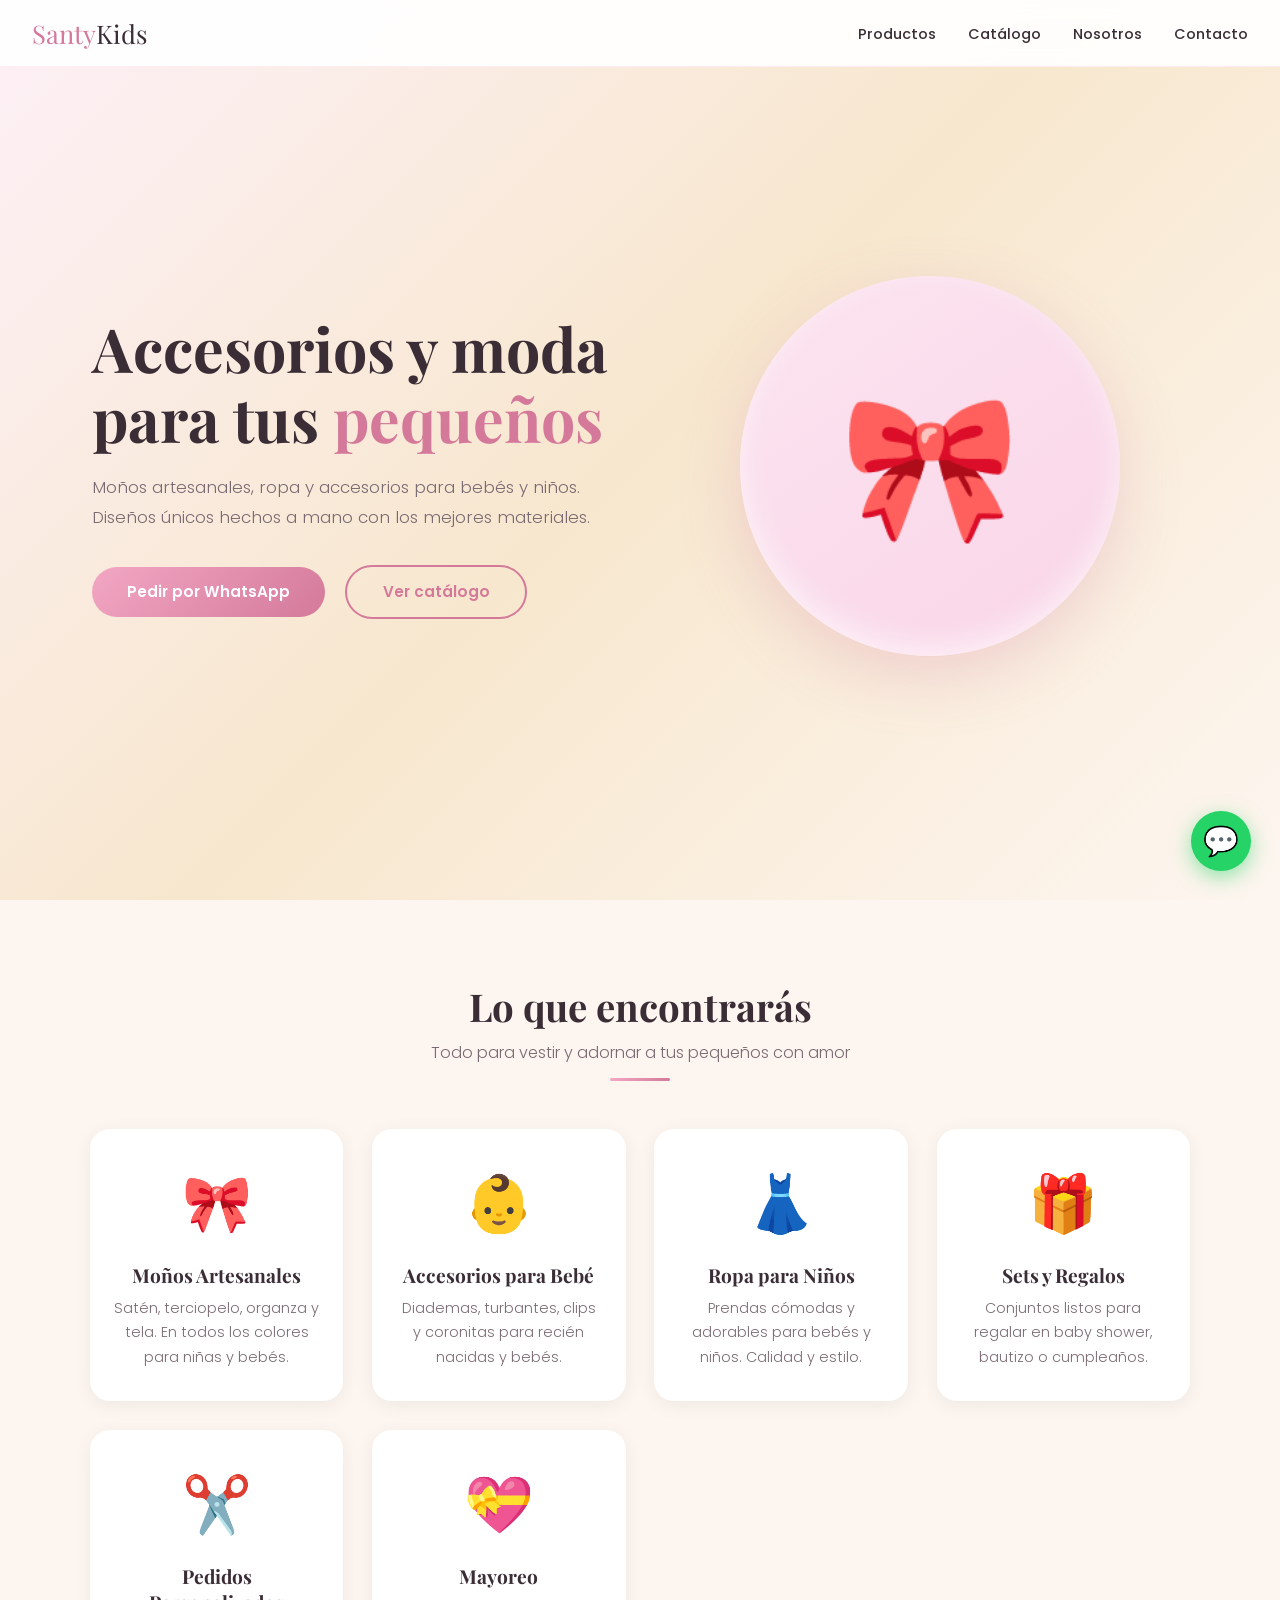
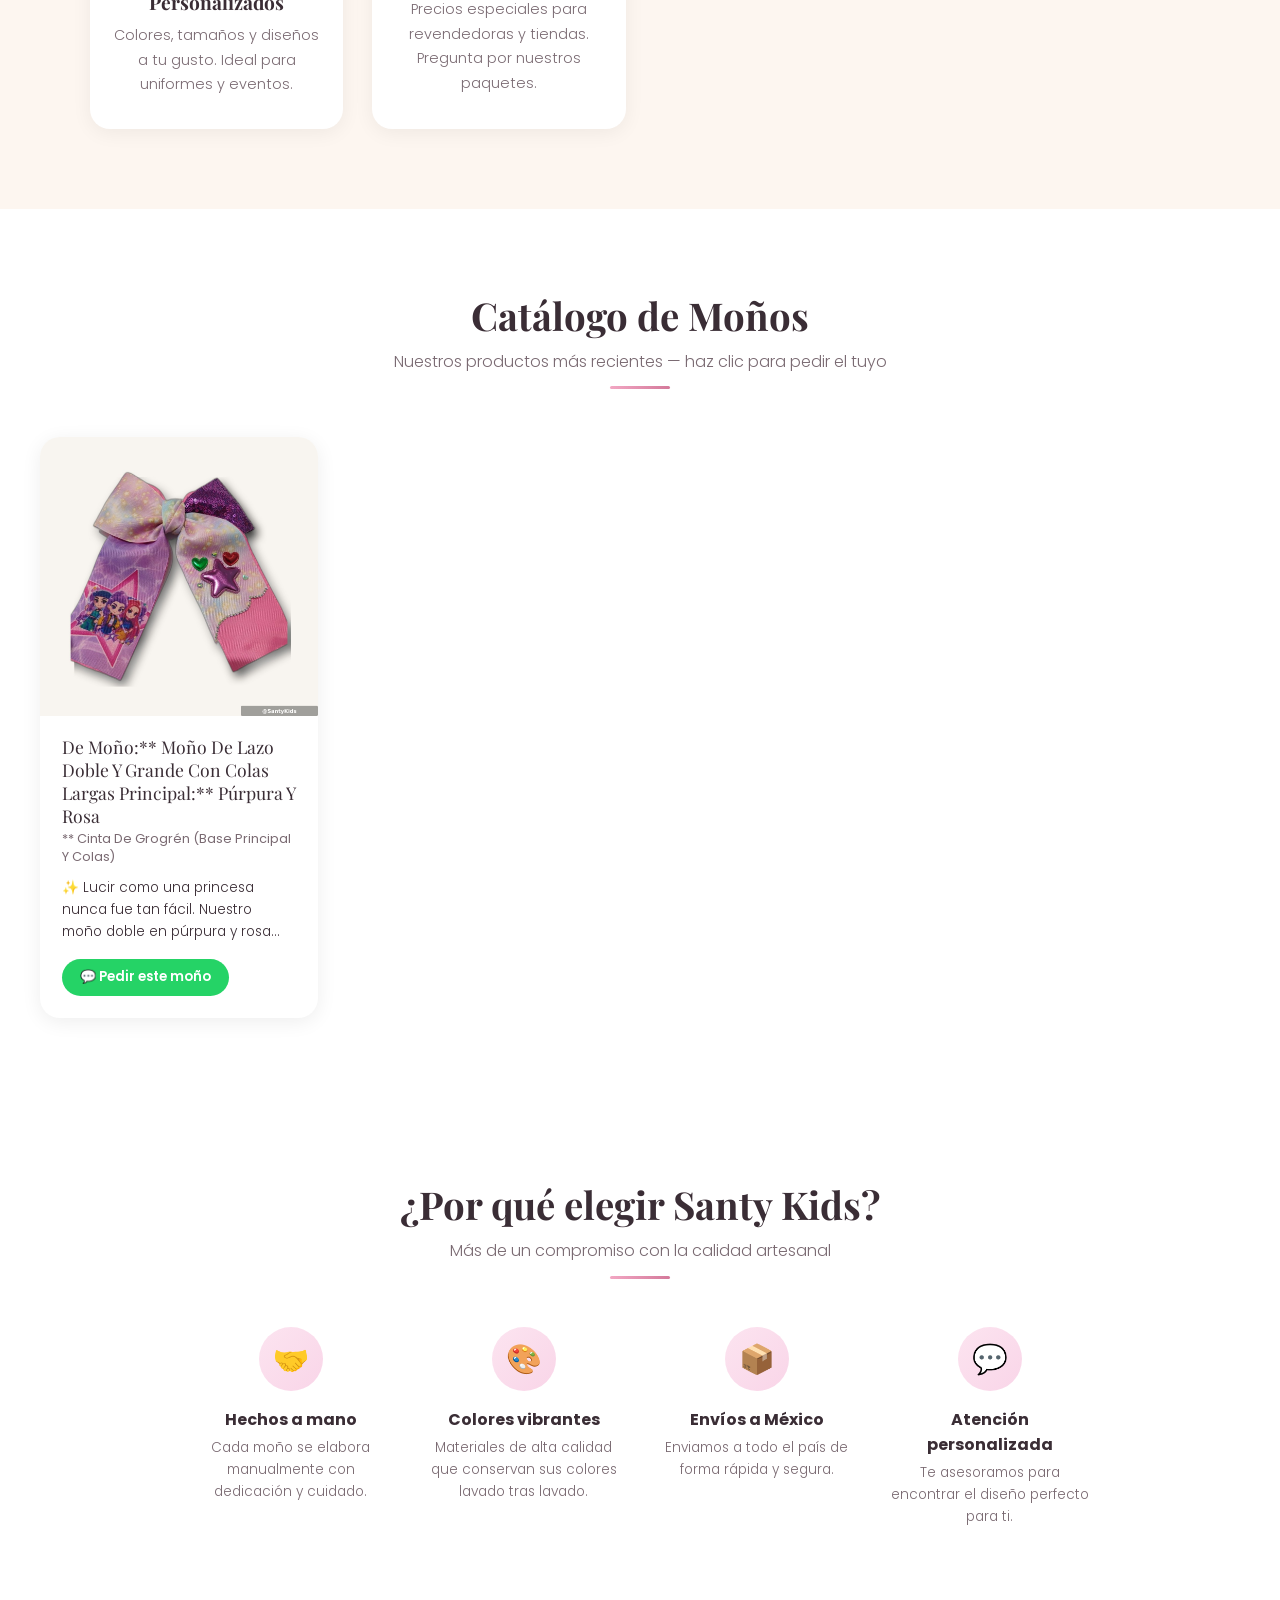
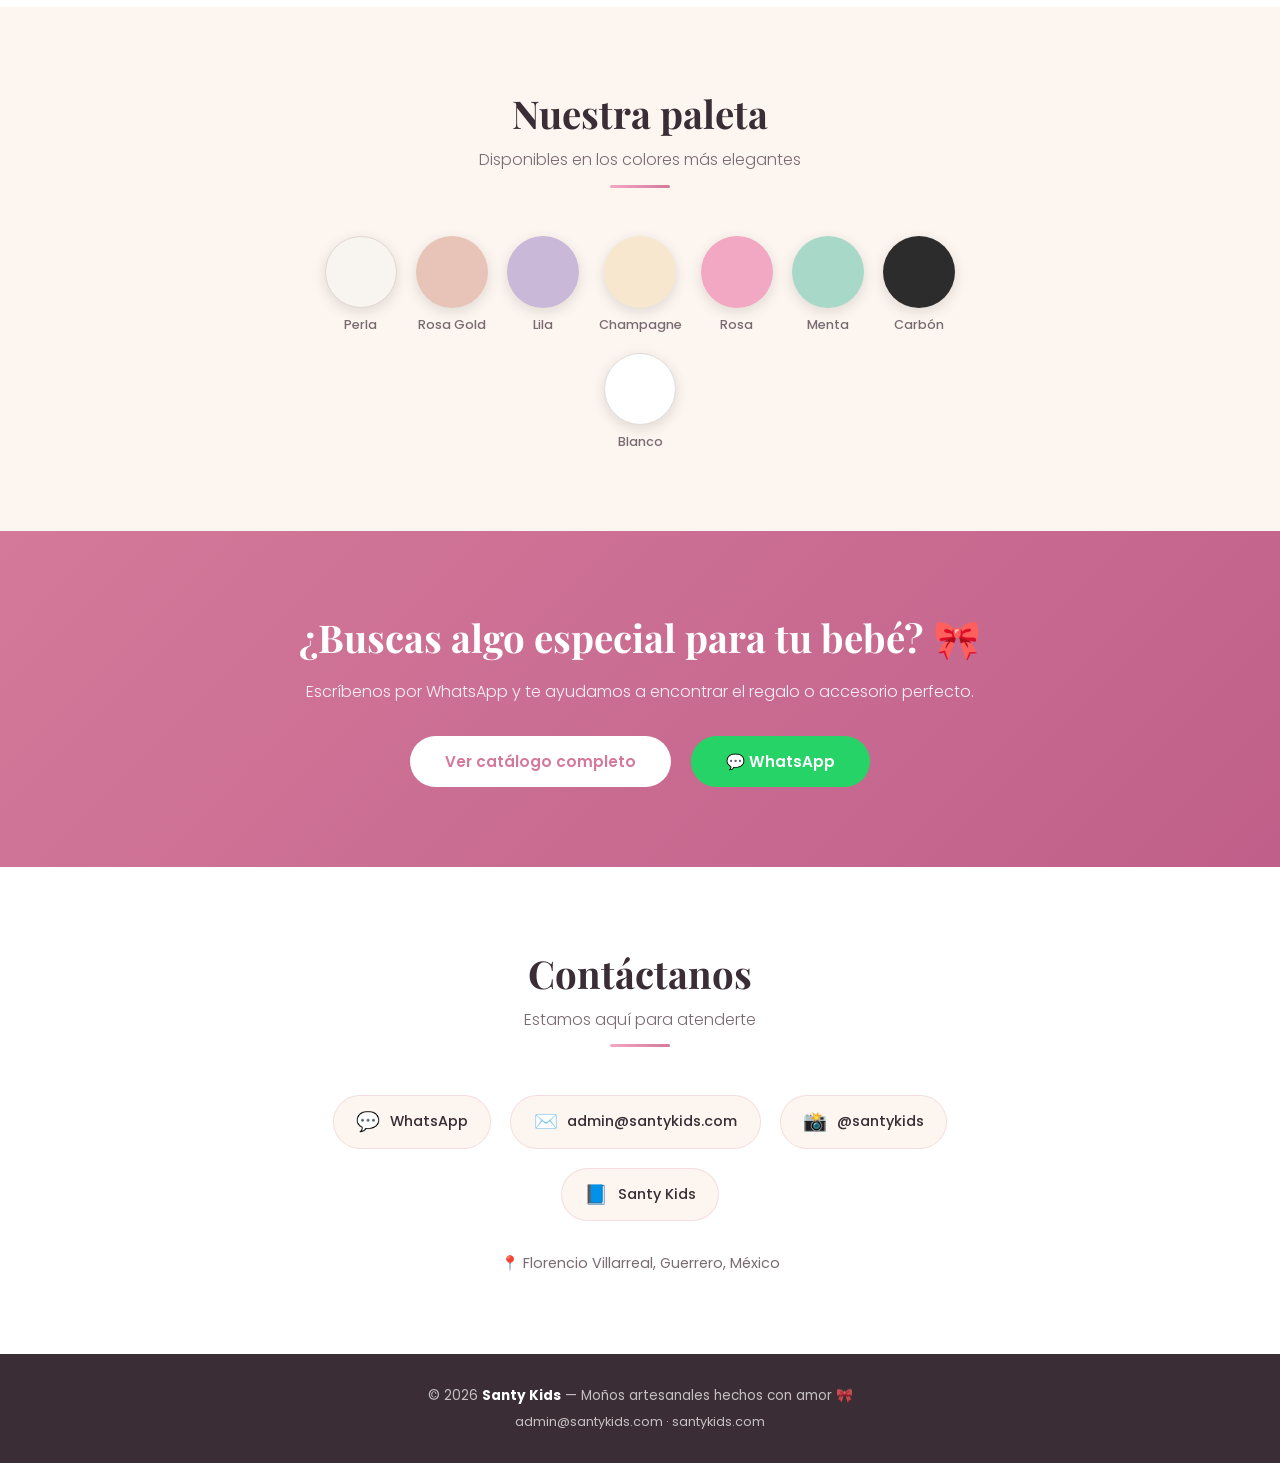
==== index.html @ d8b74938 "Catálogo usa campo nombre en lugar de tipo/color/material Co-Authored-By: Claude Sonnet 4.6 <noreply" ====
<!DOCTYPE html>
<html lang="es">
<head>
  <meta charset="UTF-8" />
  <meta name="viewport" content="width=device-width, initial-scale=1.0" />
  <title>Santy Kids — Accesorios y Ropa para Bebés y Niños</title>
  <meta name="description" content="Moños artesanales, ropa y accesorios para bebés y niños. Diseños únicos hechos a mano. Envíos a todo México." />
  <meta property="og:title" content="Santy Kids — Moños Artesanales" />
  <meta property="og:description" content="Accesorios de tela hechos con amor para tu cabello." />
  <meta property="og:image" content="https://santykids.com/preview.jpg" />
  <link rel="preconnect" href="https://fonts.googleapis.com" />
  <link href="https://fonts.googleapis.com/css2?family=Playfair+Display:wght@400;700&family=Poppins:wght@300;400;500;600&display=swap" rel="stylesheet" />
  <style>
    *, *::before, *::after { box-sizing: border-box; margin: 0; padding: 0; }

    :root {
      --rosa:      #f2a7c3;
      --rosa-dark: #d4799a;
      --perla:     #fdf6f0;
      --champagne: #f7e7ce;
      --texto:     #3a2d35;
      --gris:      #7a6a72;
    }

    html { scroll-behavior: smooth; }

    body {
      font-family: 'Poppins', sans-serif;
      color: var(--texto);
      background: #fff;
    }

    /* ── NAV ── */
    nav {
      position: fixed; top: 0; width: 100%; z-index: 100;
      display: flex; justify-content: space-between; align-items: center;
      padding: 1rem 2rem;
      background: rgba(255,255,255,0.92);
      backdrop-filter: blur(8px);
      border-bottom: 1px solid rgba(242,167,195,0.2);
    }
    .logo {
      font-family: 'Playfair Display', serif;
      font-size: 1.6rem;
      color: var(--rosa-dark);
      text-decoration: none;
    }
    .logo span { color: var(--texto); }
    nav ul { list-style: none; display: flex; gap: 2rem; }
    nav ul a {
      text-decoration: none; color: var(--texto);
      font-size: 0.9rem; font-weight: 500;
      transition: color .2s;
    }
    nav ul a:hover { color: var(--rosa-dark); }

    /* ── HERO ── */
    .hero {
      min-height: 100vh;
      background: linear-gradient(135deg, #fdf0f7 0%, var(--champagne) 50%, #fdf6f0 100%);
      display: flex; align-items: center;
      padding: 6rem 2rem 4rem;
    }
    .hero-inner {
      max-width: 1100px; margin: 0 auto;
      display: grid; grid-template-columns: 1fr 1fr; gap: 4rem; align-items: center;
    }
    .hero-text h1 {
      font-family: 'Playfair Display', serif;
      font-size: clamp(2.4rem, 5vw, 3.8rem);
      line-height: 1.15;
      margin-bottom: 1.2rem;
    }
    .hero-text h1 em {
      font-style: normal;
      color: var(--rosa-dark);
    }
    .hero-text p {
      font-size: 1.05rem; color: var(--gris);
      line-height: 1.8; margin-bottom: 2rem;
      font-weight: 300;
    }
    .btn {
      display: inline-block;
      padding: .85rem 2.2rem;
      border-radius: 50px;
      font-weight: 600; font-size: .95rem;
      text-decoration: none;
      transition: transform .2s, box-shadow .2s;
    }
    .btn:hover { transform: translateY(-2px); box-shadow: 0 8px 24px rgba(212,121,154,.35); }
    .btn-primary {
      background: linear-gradient(135deg, var(--rosa), var(--rosa-dark));
      color: #fff;
    }
    .btn-secondary {
      background: transparent;
      border: 2px solid var(--rosa-dark);
      color: var(--rosa-dark);
      margin-left: 1rem;
    }
    .btn-secondary:hover { box-shadow: none; background: var(--rosa-dark); color: #fff; }

    .hero-visual {
      display: flex; justify-content: center; align-items: center;
    }
    .bow-circle {
      width: 380px; height: 380px;
      border-radius: 50%;
      background: linear-gradient(145deg, #fce4f0, #f9d5e8);
      display: flex; align-items: center; justify-content: center;
      font-size: 9rem;
      box-shadow: 0 20px 60px rgba(212,121,154,.25), inset 0 -10px 30px rgba(255,255,255,.6);
      animation: float 4s ease-in-out infinite;
    }
    @keyframes float {
      0%, 100% { transform: translateY(0); }
      50%       { transform: translateY(-14px); }
    }

    /* ── SECCIÓN GENÉRICA ── */
    section { padding: 5rem 2rem; }
    .section-title {
      text-align: center; margin-bottom: 3rem;
    }
    .section-title h2 {
      font-family: 'Playfair Display', serif;
      font-size: clamp(1.8rem, 3vw, 2.6rem);
      margin-bottom: .5rem;
    }
    .section-title p { color: var(--gris); font-weight: 300; }
    .divider {
      width: 60px; height: 3px;
      background: linear-gradient(90deg, var(--rosa), var(--rosa-dark));
      border-radius: 2px; margin: .8rem auto 0;
    }

    /* ── PRODUCTOS ── */
    .productos { background: var(--perla); }
    .productos-grid {
      max-width: 1100px; margin: 0 auto;
      display: grid; grid-template-columns: repeat(auto-fit, minmax(240px, 1fr)); gap: 1.8rem;
    }
    .card {
      background: #fff; border-radius: 20px;
      padding: 2rem 1.5rem; text-align: center;
      box-shadow: 0 4px 20px rgba(0,0,0,.06);
      transition: transform .3s, box-shadow .3s;
    }
    .card:hover { transform: translateY(-6px); box-shadow: 0 12px 36px rgba(212,121,154,.18); }
    .card-icon { font-size: 3.5rem; margin-bottom: 1rem; }
    .card h3 {
      font-family: 'Playfair Display', serif;
      font-size: 1.2rem; margin-bottom: .5rem;
    }
    .card p { font-size: .9rem; color: var(--gris); line-height: 1.7; font-weight: 300; }

    /* ── POR QUÉ NOSOTROS ── */
    .features-grid {
      max-width: 900px; margin: 0 auto;
      display: grid; grid-template-columns: repeat(auto-fit, minmax(200px, 1fr)); gap: 2rem;
    }
    .feature { text-align: center; }
    .feature-icon {
      width: 64px; height: 64px; border-radius: 50%;
      background: linear-gradient(135deg, #fce4f0, #f9d5e8);
      display: flex; align-items: center; justify-content: center;
      font-size: 1.8rem; margin: 0 auto 1rem;
    }
    .feature h3 { font-size: 1rem; margin-bottom: .3rem; }
    .feature p { font-size: .85rem; color: var(--gris); font-weight: 300; line-height: 1.6; }

    /* ── COLORES ── */
    .colores { background: var(--perla); }
    .paleta {
      max-width: 700px; margin: 0 auto;
      display: flex; flex-wrap: wrap; justify-content: center; gap: 1.2rem;
    }
    .color-chip {
      display: flex; flex-direction: column; align-items: center; gap: .5rem;
    }
    .color-circle {
      width: 72px; height: 72px; border-radius: 50%;
      box-shadow: 0 4px 14px rgba(0,0,0,.12);
    }
    .color-chip span { font-size: .8rem; color: var(--gris); font-weight: 500; }

    /* ── CTA ── */
    .cta {
      background: linear-gradient(135deg, var(--rosa-dark), #c0608a);
      text-align: center; color: #fff;
    }
    .cta h2 {
      font-family: 'Playfair Display', serif;
      font-size: clamp(1.8rem, 3vw, 2.6rem);
      margin-bottom: 1rem;
    }
    .cta p { font-weight: 300; margin-bottom: 2rem; opacity: .9; }
    .btn-white {
      background: #fff; color: var(--rosa-dark);
      font-weight: 600;
    }
    .btn-white:hover { box-shadow: 0 8px 24px rgba(0,0,0,.2); }
    .btn-wa {
      background: #25D366; color: #fff;
      margin-left: 1rem;
    }
    .btn-wa:hover { box-shadow: 0 8px 24px rgba(37,211,102,.4); }

    /* ── CONTACTO ── */
    .contacto-inner {
      max-width: 700px; margin: 0 auto; text-align: center;
    }
    .contacto-links {
      display: flex; flex-wrap: wrap; justify-content: center; gap: 1.2rem; margin-top: 2rem;
    }
    .contacto-link {
      display: flex; align-items: center; gap: .6rem;
      background: var(--perla); border-radius: 50px;
      padding: .7rem 1.4rem; text-decoration: none;
      color: var(--texto); font-size: .9rem; font-weight: 500;
      border: 1px solid rgba(212,121,154,.2);
      transition: background .2s, border-color .2s;
    }
    .contacto-link:hover { background: #fce4f0; border-color: var(--rosa); }
    .contacto-link .icon { font-size: 1.2rem; }

    /* ── CATÁLOGO ── */
    .catalogo { background: #fff; }
    .catalogo-grid {
      max-width: 1200px; margin: 0 auto;
      display: grid;
      grid-template-columns: repeat(auto-fill, minmax(260px, 1fr));
      gap: 1.8rem;
    }
    .cat-card {
      background: #fff; border-radius: 20px;
      overflow: hidden;
      box-shadow: 0 4px 20px rgba(0,0,0,.07);
      transition: transform .3s, box-shadow .3s;
      display: flex; flex-direction: column;
      position: relative;
    }
    .cat-card:hover { transform: translateY(-6px); box-shadow: 0 12px 36px rgba(212,121,154,.22); }
    .cat-card.agotado { opacity: .72; }
    .cat-card.agotado:hover { transform: none; box-shadow: 0 4px 20px rgba(0,0,0,.07); }
    .badge-agotado {
      position: absolute; top: 14px; left: 14px; z-index: 2;
      background: rgba(60,60,60,.82); color: #fff;
      font-size: .72rem; font-weight: 700; letter-spacing: .05em;
      padding: .28rem .7rem; border-radius: 50px;
      text-transform: uppercase;
    }
    .cat-img-wrap {
      width: 100%; aspect-ratio: 1/1; overflow: hidden;
      background: var(--perla);
    }
    .cat-img-wrap img {
      width: 100%; height: 100%; object-fit: cover;
      transition: transform .4s;
    }
    .cat-card:hover .cat-img-wrap img { transform: scale(1.05); }
    .cat-info {
      padding: 1.2rem 1.4rem 1.4rem;
      display: flex; flex-direction: column; flex: 1;
    }
    .cat-tipo {
      font-family: 'Playfair Display', serif;
      font-size: 1.1rem; margin-bottom: .2rem;
      text-transform: capitalize;
    }
    .cat-meta {
      font-size: .8rem; color: var(--gris);
      text-transform: capitalize; margin-bottom: .7rem;
    }
    .cat-caption {
      font-size: .85rem; color: var(--texto);
      line-height: 1.6; font-weight: 300;
      flex: 1; margin-bottom: 1rem;
      display: -webkit-box; -webkit-line-clamp: 3;
      -webkit-box-orient: vertical; overflow: hidden;
    }
    .cat-btn {
      display: inline-flex; align-items: center; gap: .4rem;
      background: #25D366; color: #fff;
      padding: .55rem 1.1rem; border-radius: 50px;
      font-size: .82rem; font-weight: 600;
      text-decoration: none; align-self: flex-start;
      transition: box-shadow .2s;
    }
    .cat-btn:hover { box-shadow: 0 6px 18px rgba(37,211,102,.4); }
    .cat-btn-agotado {
      display: inline-flex; align-items: center; gap: .4rem;
      background: var(--perla); color: var(--gris);
      padding: .55rem 1.1rem; border-radius: 50px;
      font-size: .82rem; font-weight: 500;
      border: 1px solid rgba(0,0,0,.1);
      cursor: default; align-self: flex-start;
    }
    .catalogo-empty {
      grid-column: 1/-1; text-align: center;
      padding: 3rem; color: var(--gris); font-size: .95rem;
    }
    .catalogo-loading {
      grid-column: 1/-1; text-align: center;
      padding: 3rem; color: var(--gris);
    }
    .spinner {
      width: 36px; height: 36px; border-radius: 50%;
      border: 3px solid var(--champagne);
      border-top-color: var(--rosa-dark);
      animation: spin .8s linear infinite;
      margin: 0 auto 1rem;
    }
    @keyframes spin { to { transform: rotate(360deg); } }

    /* ── FOOTER ── */
    footer {
      background: var(--texto); color: rgba(255,255,255,.7);
      text-align: center; padding: 2rem;
      font-size: .85rem;
    }
    footer strong { color: #fff; }

    /* ── WHATSAPP FLOTANTE ── */
    .wa-float {
      position: fixed; bottom: 1.8rem; right: 1.8rem; z-index: 200;
      width: 60px; height: 60px; border-radius: 50%;
      background: #25D366;
      display: flex; align-items: center; justify-content: center;
      font-size: 1.8rem; text-decoration: none;
      box-shadow: 0 6px 20px rgba(37,211,102,.5);
      animation: pulse-wa 2.5s infinite;
    }
    @keyframes pulse-wa {
      0%, 100% { box-shadow: 0 6px 20px rgba(37,211,102,.5); }
      50%       { box-shadow: 0 6px 32px rgba(37,211,102,.8); }
    }

    /* ── RESPONSIVE ── */
    @media (max-width: 768px) {
      .hero-inner { grid-template-columns: 1fr; text-align: center; gap: 2rem; }
      .hero-visual { order: -1; }
      .bow-circle { width: 260px; height: 260px; font-size: 6rem; }
      nav ul { display: none; }
      .btn-secondary { margin-left: 0; margin-top: .8rem; }
    }
  </style>
</head>
<body>

<!-- NAV -->
<nav>
  <a href="#" class="logo">Santy<span>Kids</span></a>
  <ul>
    <li><a href="#productos">Productos</a></li>
    <li><a href="#catalogo">Catálogo</a></li>
    <li><a href="#nosotros">Nosotros</a></li>
    <li><a href="#contacto">Contacto</a></li>
  </ul>
</nav>

<!-- HERO -->
<section class="hero">
  <div class="hero-inner">
    <div class="hero-text">
      <h1>Accesorios y moda<br/>para tus <em>pequeños</em></h1>
      <p>Moños artesanales, ropa y accesorios para bebés y niños.<br/>
         Diseños únicos hechos a mano con los mejores materiales.</p>
      <a href="https://wa.me/5217447501386?text=Hola!%20Vi%20su%20página%20y%20me%20interesan%20sus%20moños%20🎀" class="btn btn-primary" target="_blank">
        Pedir por WhatsApp
      </a>
      <a href="#productos" class="btn btn-secondary">Ver catálogo</a>
    </div>
    <div class="hero-visual">
      <div class="bow-circle">🎀</div>
    </div>
  </div>
</section>

<!-- PRODUCTOS -->
<section class="productos" id="productos">
  <div class="section-title">
    <h2>Lo que encontrarás</h2>
    <p>Todo para vestir y adornar a tus pequeños con amor</p>
    <div class="divider"></div>
  </div>
  <div class="productos-grid">
    <div class="card">
      <div class="card-icon">🎀</div>
      <h3>Moños Artesanales</h3>
      <p>Satén, terciopelo, organza y tela. En todos los colores para niñas y bebés.</p>
    </div>
    <div class="card">
      <div class="card-icon">👶</div>
      <h3>Accesorios para Bebé</h3>
      <p>Diademas, turbantes, clips y coronitas para recién nacidas y bebés.</p>
    </div>
    <div class="card">
      <div class="card-icon">👗</div>
      <h3>Ropa para Niños</h3>
      <p>Prendas cómodas y adorables para bebés y niños. Calidad y estilo.</p>
    </div>
    <div class="card">
      <div class="card-icon">🎁</div>
      <h3>Sets y Regalos</h3>
      <p>Conjuntos listos para regalar en baby shower, bautizo o cumpleaños.</p>
    </div>
    <div class="card">
      <div class="card-icon">✂️</div>
      <h3>Pedidos Personalizados</h3>
      <p>Colores, tamaños y diseños a tu gusto. Ideal para uniformes y eventos.</p>
    </div>
    <div class="card">
      <div class="card-icon">💝</div>
      <h3>Mayoreo</h3>
      <p>Precios especiales para revendedoras y tiendas. Pregunta por nuestros paquetes.</p>
    </div>
  </div>
</section>

<!-- CATÁLOGO -->
<section class="catalogo" id="catalogo">
  <div class="section-title">
    <h2>Catálogo de Moños</h2>
    <p>Nuestros productos más recientes — haz clic para pedir el tuyo</p>
    <div class="divider"></div>
  </div>
  <div class="catalogo-grid" id="catalogoGrid">
    <div class="catalogo-loading">
      <div class="spinner"></div>
      <p>Cargando productos...</p>
    </div>
  </div>
</section>

<!-- POR QUÉ NOSOTROS -->
<section id="nosotros">
  <div class="section-title">
    <h2>¿Por qué elegir Santy Kids?</h2>
    <p>Más de un compromiso con la calidad artesanal</p>
    <div class="divider"></div>
  </div>
  <div class="features-grid">
    <div class="feature">
      <div class="feature-icon">🤝</div>
      <h3>Hechos a mano</h3>
      <p>Cada moño se elabora manualmente con dedicación y cuidado.</p>
    </div>
    <div class="feature">
      <div class="feature-icon">🎨</div>
      <h3>Colores vibrantes</h3>
      <p>Materiales de alta calidad que conservan sus colores lavado tras lavado.</p>
    </div>
    <div class="feature">
      <div class="feature-icon">📦</div>
      <h3>Envíos a México</h3>
      <p>Enviamos a todo el país de forma rápida y segura.</p>
    </div>
    <div class="feature">
      <div class="feature-icon">💬</div>
      <h3>Atención personalizada</h3>
      <p>Te asesoramos para encontrar el diseño perfecto para ti.</p>
    </div>
  </div>
</section>

<!-- PALETA DE COLORES -->
<section class="colores">
  <div class="section-title">
    <h2>Nuestra paleta</h2>
    <p>Disponibles en los colores más elegantes</p>
    <div class="divider"></div>
  </div>
  <div class="paleta">
    <div class="color-chip">
      <div class="color-circle" style="background:#F8F4EF;border:1px solid #e0d8d0;"></div>
      <span>Perla</span>
    </div>
    <div class="color-chip">
      <div class="color-circle" style="background:#E8C4B8;"></div>
      <span>Rosa Gold</span>
    </div>
    <div class="color-chip">
      <div class="color-circle" style="background:#C9B8D8;"></div>
      <span>Lila</span>
    </div>
    <div class="color-chip">
      <div class="color-circle" style="background:#F7E7CE;"></div>
      <span>Champagne</span>
    </div>
    <div class="color-chip">
      <div class="color-circle" style="background:#f2a7c3;"></div>
      <span>Rosa</span>
    </div>
    <div class="color-chip">
      <div class="color-circle" style="background:#A8D8C8;"></div>
      <span>Menta</span>
    </div>
    <div class="color-chip">
      <div class="color-circle" style="background:#2C2C2C;"></div>
      <span>Carbón</span>
    </div>
    <div class="color-chip">
      <div class="color-circle" style="background:#fff;border:1px solid #ddd;"></div>
      <span>Blanco</span>
    </div>
  </div>
</section>

<!-- CTA -->
<section class="cta">
  <h2>¿Buscas algo especial para tu bebé? 🎀</h2>
  <p>Escríbenos por WhatsApp y te ayudamos a encontrar el regalo o accesorio perfecto.</p>
  <a href="https://wa.me/5217447501386?text=Hola!%20Quiero%20información%20sobre%20sus%20moños%20🎀" class="btn btn-white" target="_blank">
    Ver catálogo completo
  </a>
  <a href="https://wa.me/5217447501386?text=Hola!%20Quiero%20hacer%20un%20pedido%20🎀" class="btn btn-wa" target="_blank">
    💬 WhatsApp
  </a>
</section>

<!-- CONTACTO -->
<section id="contacto">
  <div class="contacto-inner">
    <div class="section-title">
      <h2>Contáctanos</h2>
      <p>Estamos aquí para atenderte</p>
      <div class="divider"></div>
    </div>
    <div class="contacto-links">
      <a href="https://wa.me/5217447501386" class="contacto-link" target="_blank">
        <span class="icon">💬</span> WhatsApp
      </a>
      <a href="mailto:admin@santykids.com" class="contacto-link">
        <span class="icon">✉️</span> admin@santykids.com
      </a>
      <a href="https://instagram.com/santykids" class="contacto-link" target="_blank">
        <span class="icon">📸</span> @santykids
      </a>
      <a href="https://facebook.com/santykids" class="contacto-link" target="_blank">
        <span class="icon">📘</span> Santy Kids
      </a>
    </div>
    <p style="margin-top:2rem; color:var(--gris); font-size:.9rem;">
      📍 Florencio Villarreal, Guerrero, México
    </p>
  </div>
</section>

<!-- FOOTER -->
<footer>
  <p>© 2026 <strong>Santy Kids</strong> — Moños artesanales hechos con amor 🎀</p>
  <p style="margin-top:.4rem; font-size:.8rem;">admin@santykids.com · santykids.com</p>
</footer>

<!-- WhatsApp flotante -->
<a href="https://wa.me/5217447501386?text=Hola!%20Vi%20tu%20página%20y%20me%20interesan%20sus%20moños%20🎀"
   class="wa-float" target="_blank" title="Escríbenos por WhatsApp">
  💬
</a>

<script>
(function () {
  const grid = document.getElementById('catalogoGrid');
  const WA = 'https://wa.me/5217447501386';

  function waLink(tipo, color) {
    const txt = encodeURIComponent(`Hola! Vi su página y me interesa el ${tipo} ${color} 🎀`);
    return `${WA}?text=${txt}`;
  }

  function renderCards(products) {
    if (!products.length) {
      grid.innerHTML = '<div class="catalogo-empty">Próximamente nuestros productos aquí. ¡Síguenos en redes! 🎀</div>';
      return;
    }
    grid.innerHTML = products.map(p => {
      const agotado = p.disponible === false;
      const badge = agotado ? '<div class="badge-agotado">Agotado</div>' : '';
      const btn = agotado
        ? '<span class="cat-btn-agotado">😔 Sin stock por ahora</span>'
        : `<a class="cat-btn" href="${waLink(p.tipo, p.color)}" target="_blank">💬 Pedir este moño</a>`;
      return `
        <div class="cat-card${agotado ? ' agotado' : ''}">
          ${badge}
          <div class="cat-img-wrap">
            <img src="${p.imagen}" alt="${p.tipo} ${p.color}" loading="lazy" />
          </div>
          <div class="cat-info">
            <div class="cat-tipo">${p.nombre || `${p.tipo || ''} ${p.color || ''}`.trim()}</div>
            <div class="cat-meta">${p.material || ''}</div>
            <div class="cat-caption">${p.caption}</div>
            ${btn}
          </div>
        </div>`;
    }).join('');
  }

  fetch('/catalog.json')
    .then(r => r.ok ? r.json() : [])
    .then(renderCards)
    .catch(() => renderCards([]));
})();
</script>

</body>
</html>
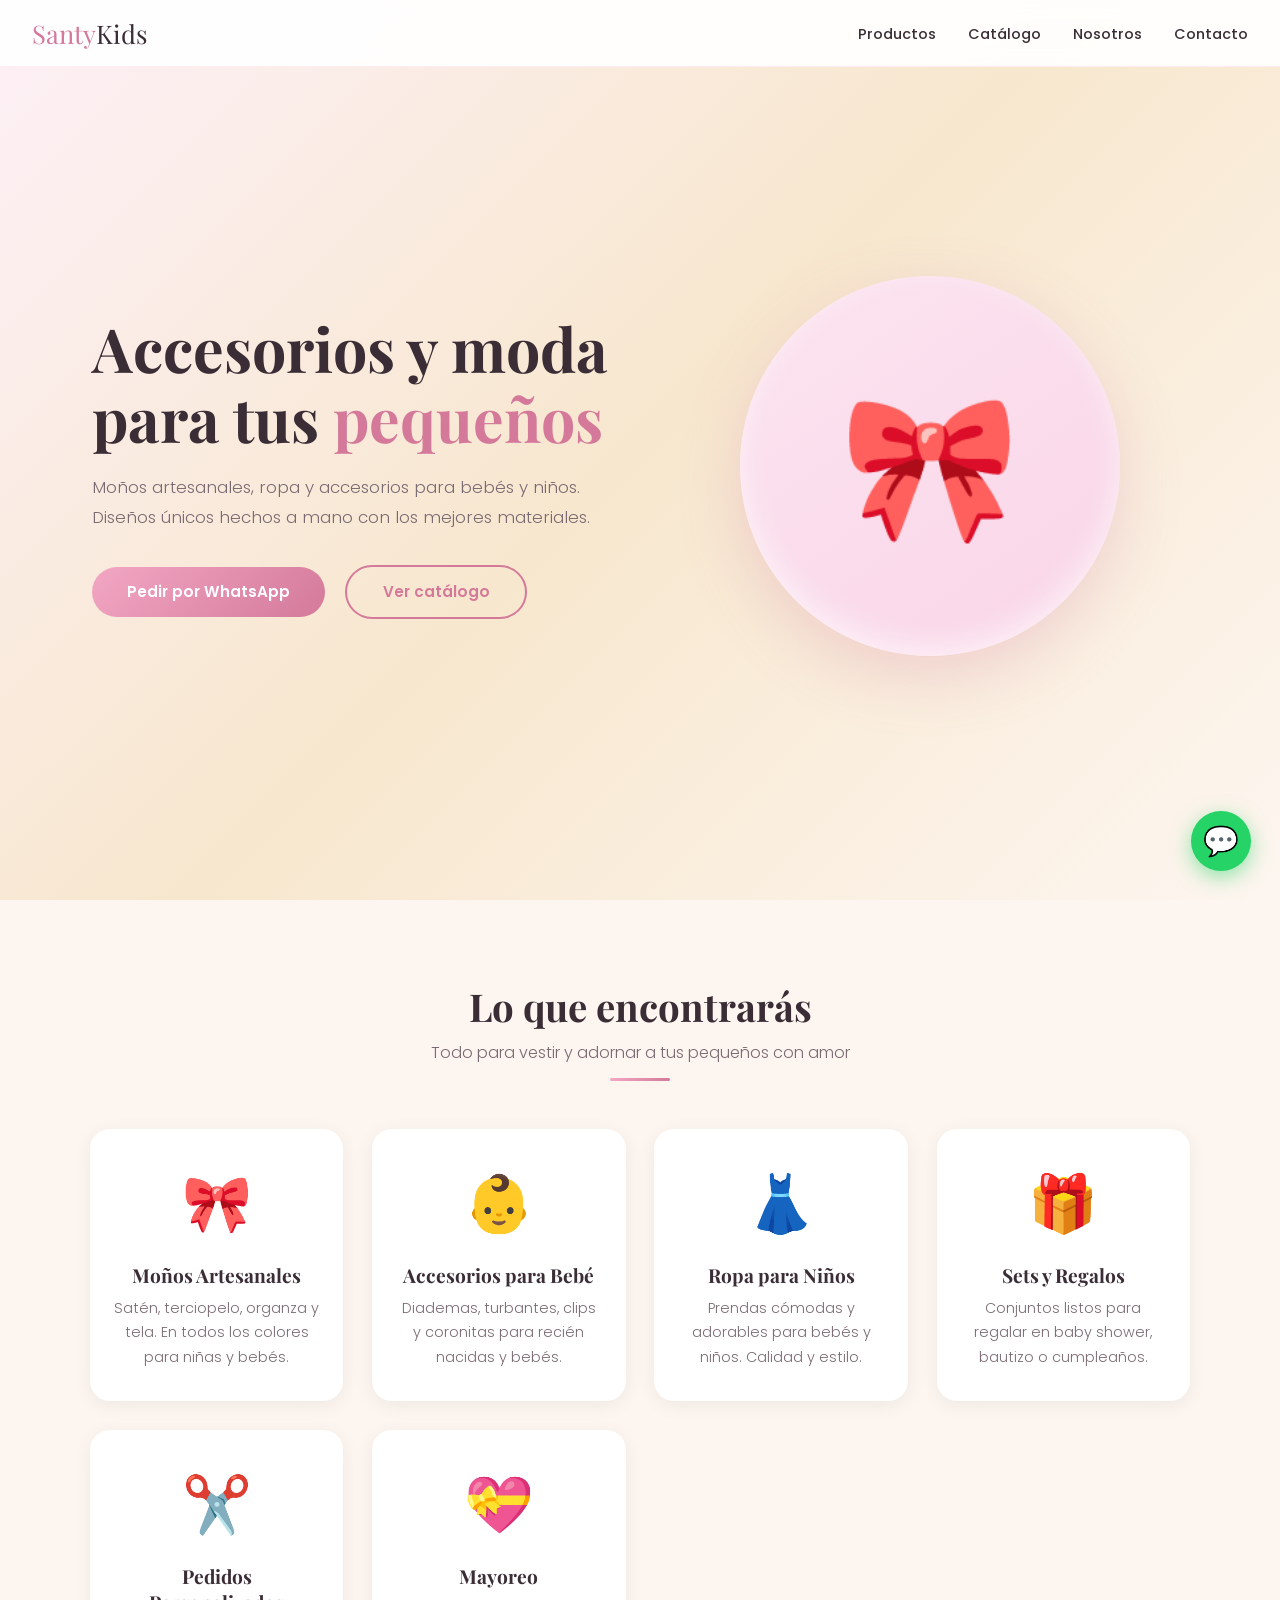
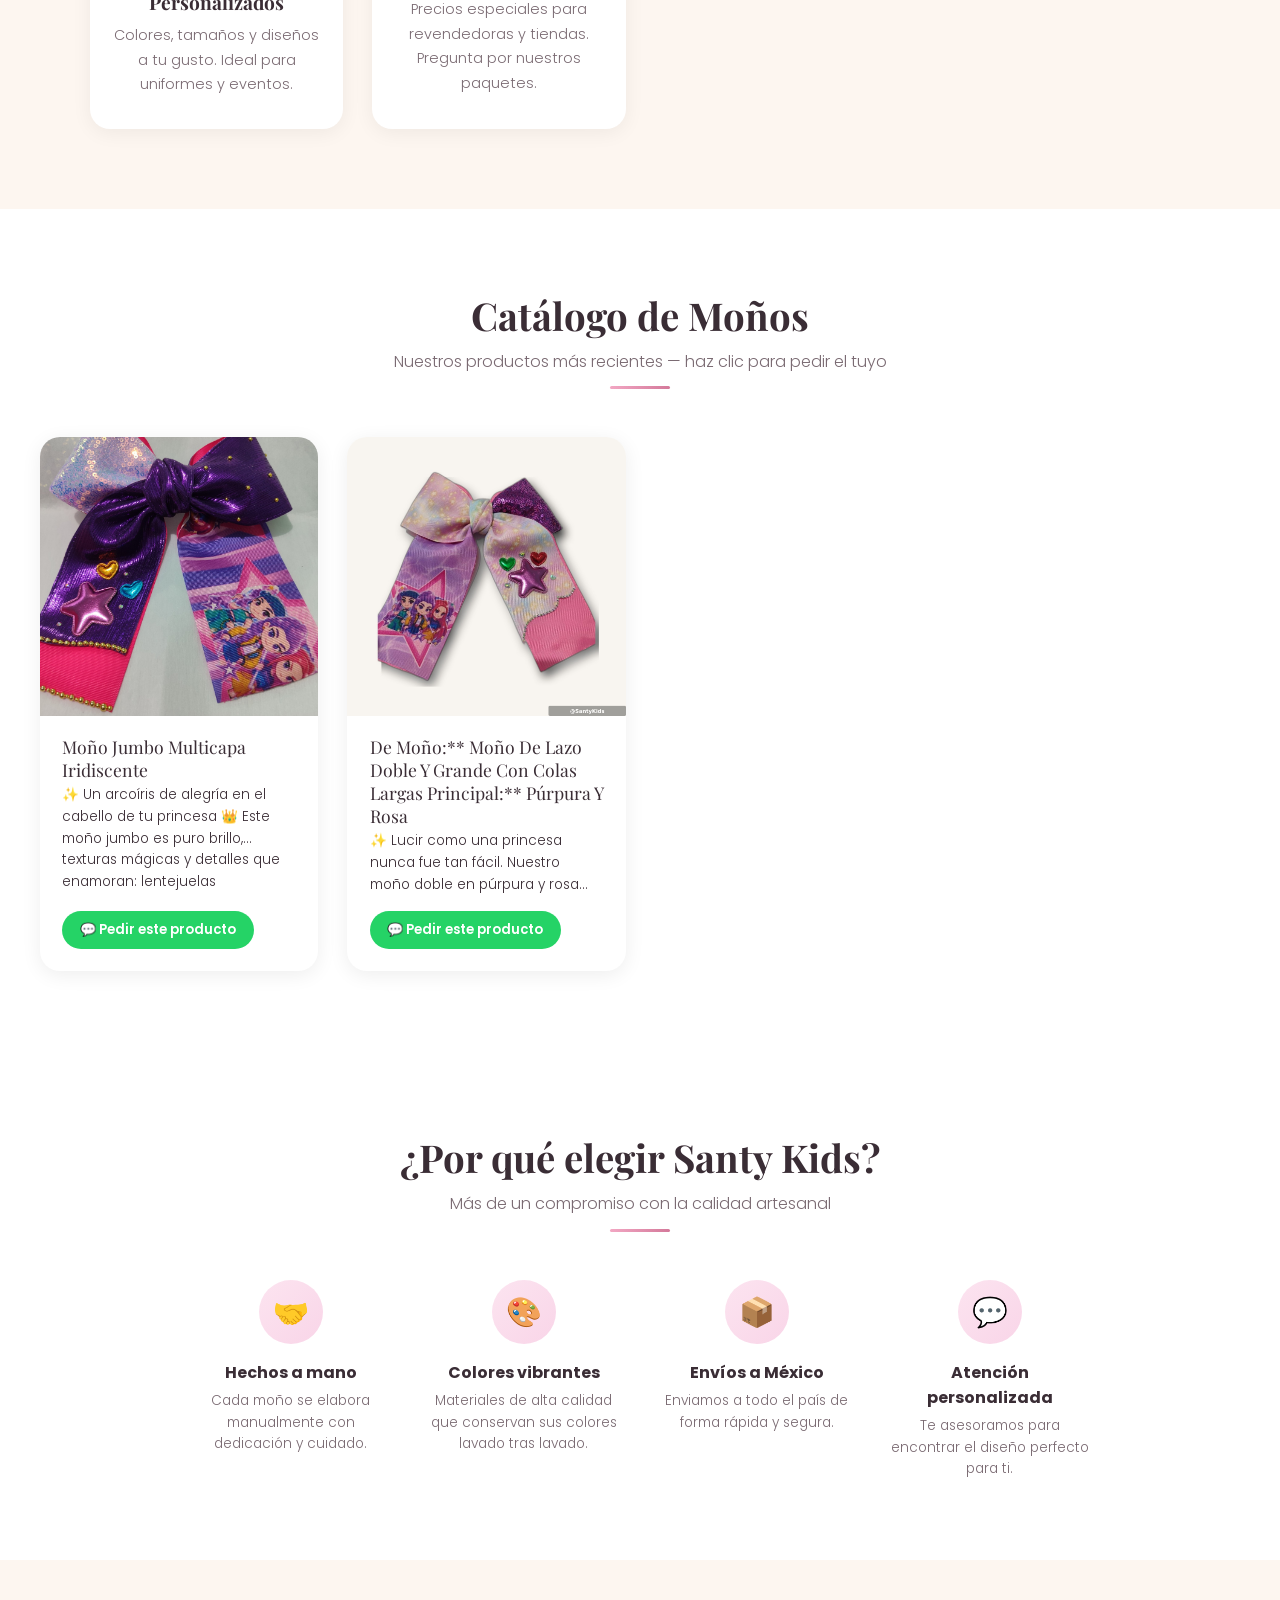
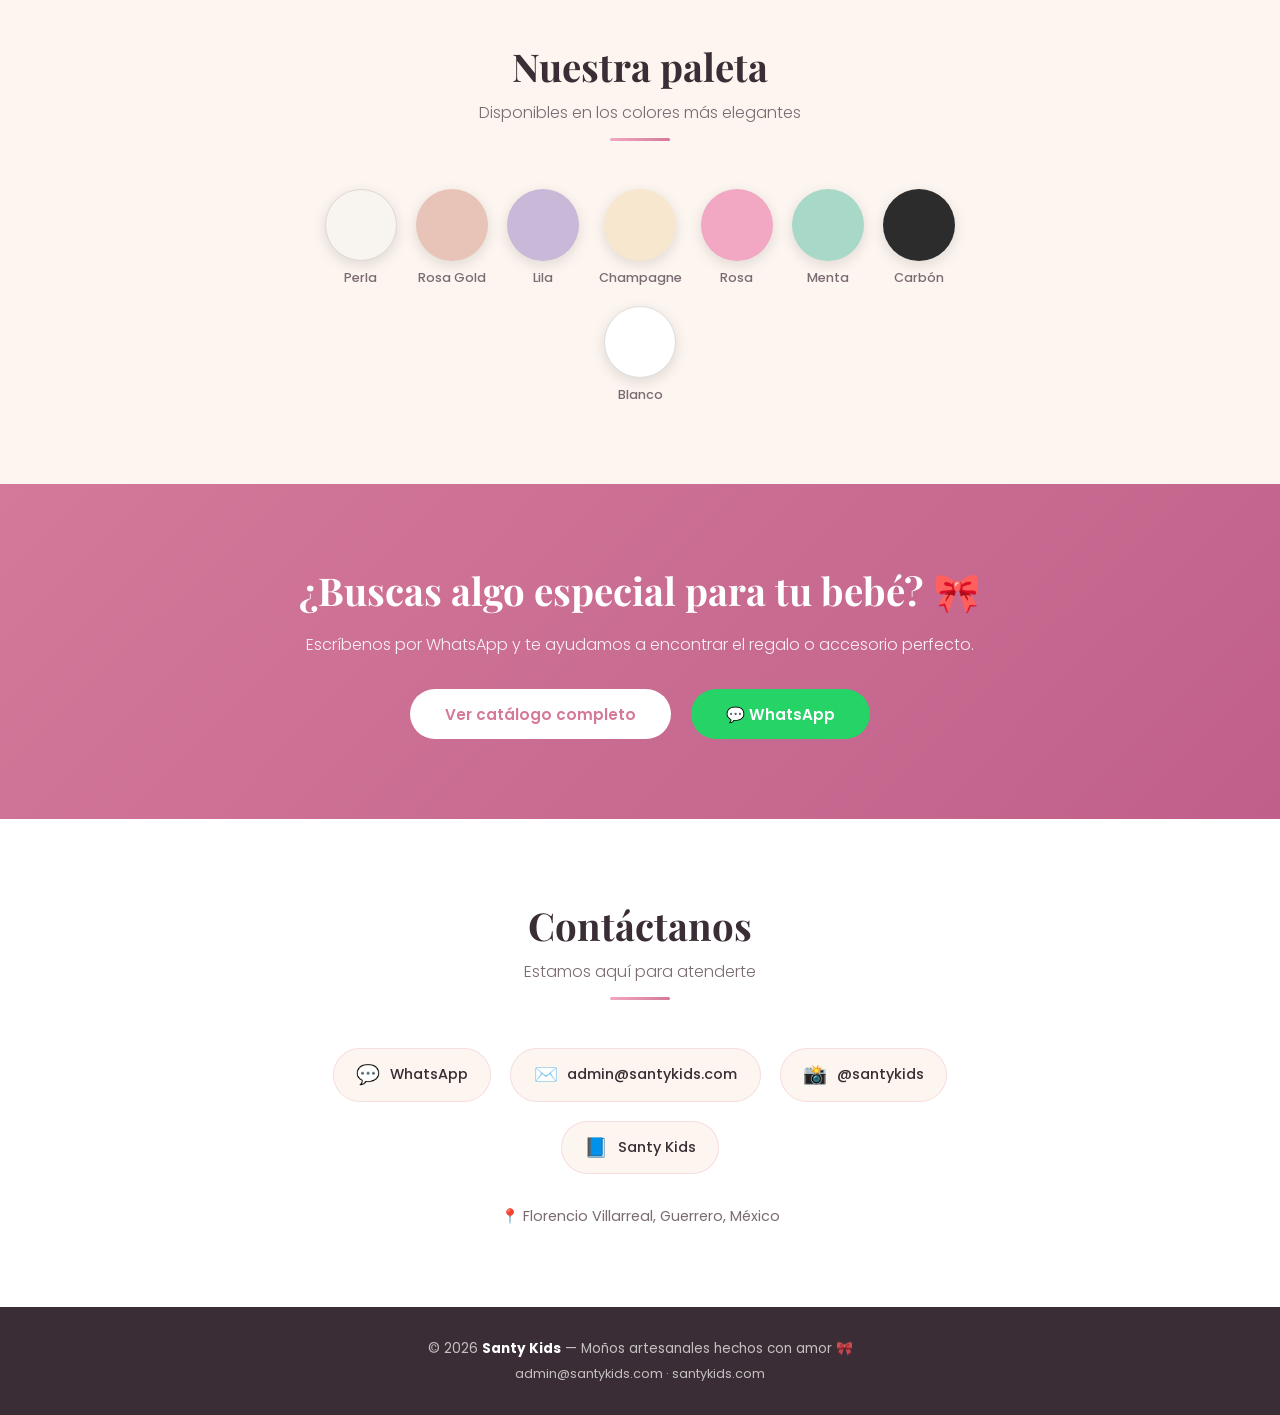
==== commit cee838ff: "Catálogo: modal de producto, hero link a #catalogo Co-Authored-By: Claude Sonnet 4.6 <noreply@anthro" ====
--- a/index.html
+++ b/index.html
@@ -314,6 +314,77 @@
     }
     @keyframes spin { to { transform: rotate(360deg); } }
 
+    /* ── MODAL ── */
+    .modal-overlay {
+      display: none; position: fixed; inset: 0; z-index: 999;
+      background: rgba(0,0,0,.72);
+      align-items: center; justify-content: center;
+      padding: 1rem;
+    }
+    .modal-overlay.open { display: flex; }
+    .modal-box {
+      background: #fff; border-radius: 24px;
+      max-width: 520px; width: 100%;
+      max-height: 92vh; overflow-y: auto;
+      box-shadow: 0 24px 80px rgba(0,0,0,.35);
+      animation: modalIn .25s ease;
+      position: relative;
+    }
+    @keyframes modalIn {
+      from { opacity: 0; transform: translateY(24px) scale(.97); }
+      to   { opacity: 1; transform: translateY(0) scale(1); }
+    }
+    .modal-close {
+      position: absolute; top: 14px; right: 16px;
+      background: rgba(0,0,0,.12); border: none; cursor: pointer;
+      width: 32px; height: 32px; border-radius: 50%;
+      font-size: 1.1rem; display: flex; align-items: center;
+      justify-content: center; color: var(--texto);
+      transition: background .2s; z-index: 2;
+    }
+    .modal-close:hover { background: rgba(0,0,0,.22); }
+    .modal-img {
+      width: 100%; aspect-ratio: 1/1; object-fit: cover;
+      border-radius: 24px 24px 0 0;
+      display: block;
+    }
+    .modal-body {
+      padding: 1.4rem 1.6rem 1.8rem;
+    }
+    .modal-nombre {
+      font-family: 'Playfair Display', serif;
+      font-size: 1.3rem; margin-bottom: .3rem;
+      text-transform: capitalize;
+    }
+    .modal-badge-agotado {
+      display: inline-block;
+      background: rgba(60,60,60,.15); color: var(--gris);
+      font-size: .72rem; font-weight: 700; letter-spacing: .05em;
+      padding: .2rem .7rem; border-radius: 50px;
+      text-transform: uppercase; margin-bottom: .8rem;
+    }
+    .modal-caption {
+      font-size: .9rem; line-height: 1.75;
+      color: var(--texto); font-weight: 300;
+      white-space: pre-line; margin-bottom: 1.4rem;
+    }
+    .modal-btn {
+      display: inline-flex; align-items: center; gap: .5rem;
+      background: #25D366; color: #fff;
+      padding: .7rem 1.4rem; border-radius: 50px;
+      font-size: .9rem; font-weight: 600;
+      text-decoration: none; transition: box-shadow .2s;
+    }
+    .modal-btn:hover { box-shadow: 0 6px 20px rgba(37,211,102,.4); }
+    .modal-btn-agotado {
+      display: inline-flex; align-items: center; gap: .5rem;
+      background: var(--perla); color: var(--gris);
+      padding: .7rem 1.4rem; border-radius: 50px;
+      font-size: .9rem; font-weight: 500;
+      border: 1px solid rgba(0,0,0,.1);
+    }
+    .cat-card { cursor: pointer; }
+
     /* ── FOOTER ── */
     footer {
       background: var(--texto); color: rgba(255,255,255,.7);
@@ -370,7 +441,7 @@
       <a href="https://wa.me/5217447501386?text=Hola!%20Vi%20su%20página%20y%20me%20interesan%20sus%20moños%20🎀" class="btn btn-primary" target="_blank">
         Pedir por WhatsApp
       </a>
-      <a href="#productos" class="btn btn-secondary">Ver catálogo</a>
+      <a href="#catalogo" class="btn btn-secondary">Ver catálogo</a>
     </div>
     <div class="hero-visual">
       <div class="bow-circle">🎀</div>
@@ -554,6 +625,20 @@
   <p style="margin-top:.4rem; font-size:.8rem;">admin@santykids.com · santykids.com</p>
 </footer>
 
+<!-- Modal de producto -->
+<div class="modal-overlay" id="modalOverlay" role="dialog" aria-modal="true">
+  <div class="modal-box">
+    <button class="modal-close" id="modalClose" aria-label="Cerrar">✕</button>
+    <img class="modal-img" id="modalImg" src="" alt="" />
+    <div class="modal-body">
+      <div class="modal-nombre" id="modalNombre"></div>
+      <div id="modalBadge"></div>
+      <div class="modal-caption" id="modalCaption"></div>
+      <div id="modalBtn"></div>
+    </div>
+  </div>
+</div>
+
 <!-- WhatsApp flotante -->
 <a href="https://wa.me/5217447501386?text=Hola!%20Vi%20tu%20página%20y%20me%20interesan%20sus%20moños%20🎀"
    class="wa-float" target="_blank" title="Escríbenos por WhatsApp">
@@ -562,39 +647,79 @@
 
 <script>
 (function () {
-  const grid = document.getElementById('catalogoGrid');
+  const grid      = document.getElementById('catalogoGrid');
+  const overlay   = document.getElementById('modalOverlay');
+  const modalImg  = document.getElementById('modalImg');
+  const modalNom  = document.getElementById('modalNombre');
+  const modalBadge= document.getElementById('modalBadge');
+  const modalCap  = document.getElementById('modalCaption');
+  const modalBtn  = document.getElementById('modalBtn');
+  const btnClose  = document.getElementById('modalClose');
   const WA = 'https://wa.me/5217447501386';
 
-  function waLink(tipo, color) {
-    const txt = encodeURIComponent(`Hola! Vi su página y me interesa el ${tipo} ${color} 🎀`);
+  function waLink(nombre) {
+    const txt = encodeURIComponent(`Hola! Vi su página y me interesa: ${nombre} 🎀`);
     return `${WA}?text=${txt}`;
   }
+
+  function openModal(p) {
+    const agotado = p.disponible === false;
+    const nombre  = p.nombre || `${p.tipo || ''} ${p.color || ''}`.trim() || 'Producto';
+
+    modalImg.src = p.imagen;
+    modalImg.alt = nombre;
+    modalNom.textContent = nombre;
+    modalBadge.innerHTML = agotado ? '<div class="modal-badge-agotado">Agotado</div>' : '';
+    modalCap.textContent = p.caption || '';
+    modalBtn.innerHTML = agotado
+      ? '<span class="modal-btn-agotado">😔 Sin stock por ahora</span>'
+      : `<a class="modal-btn" href="${waLink(nombre)}" target="_blank">💬 Pedir este producto</a>`;
+
+    overlay.classList.add('open');
+    document.body.style.overflow = 'hidden';
+  }
+
+  function closeModal() {
+    overlay.classList.remove('open');
+    document.body.style.overflow = '';
+  }
+
+  btnClose.addEventListener('click', closeModal);
+  overlay.addEventListener('click', e => { if (e.target === overlay) closeModal(); });
+  document.addEventListener('keydown', e => { if (e.key === 'Escape') closeModal(); });
 
   function renderCards(products) {
     if (!products.length) {
       grid.innerHTML = '<div class="catalogo-empty">Próximamente nuestros productos aquí. ¡Síguenos en redes! 🎀</div>';
       return;
     }
-    grid.innerHTML = products.map(p => {
+    grid.innerHTML = products.map((p, i) => {
       const agotado = p.disponible === false;
-      const badge = agotado ? '<div class="badge-agotado">Agotado</div>' : '';
-      const btn = agotado
+      const nombre  = p.nombre || `${p.tipo || ''} ${p.color || ''}`.trim();
+      const badge   = agotado ? '<div class="badge-agotado">Agotado</div>' : '';
+      const btn     = agotado
         ? '<span class="cat-btn-agotado">😔 Sin stock por ahora</span>'
-        : `<a class="cat-btn" href="${waLink(p.tipo, p.color)}" target="_blank">💬 Pedir este moño</a>`;
+        : '<span class="cat-btn">💬 Pedir este producto</span>';
       return `
-        <div class="cat-card${agotado ? ' agotado' : ''}">
+        <div class="cat-card${agotado ? ' agotado' : ''}" data-idx="${i}">
           ${badge}
           <div class="cat-img-wrap">
-            <img src="${p.imagen}" alt="${p.tipo} ${p.color}" loading="lazy" />
+            <img src="${p.imagen}" alt="${nombre}" loading="lazy" />
           </div>
           <div class="cat-info">
-            <div class="cat-tipo">${p.nombre || `${p.tipo || ''} ${p.color || ''}`.trim()}</div>
-            <div class="cat-meta">${p.material || ''}</div>
+            <div class="cat-tipo">${nombre}</div>
             <div class="cat-caption">${p.caption}</div>
             ${btn}
           </div>
         </div>`;
     }).join('');
+
+    // Abrir modal al hacer click en cualquier parte de la card
+    grid.querySelectorAll('.cat-card').forEach(card => {
+      card.addEventListener('click', () => {
+        openModal(products[Number(card.dataset.idx)]);
+      });
+    });
   }
 
   fetch('/catalog.json')
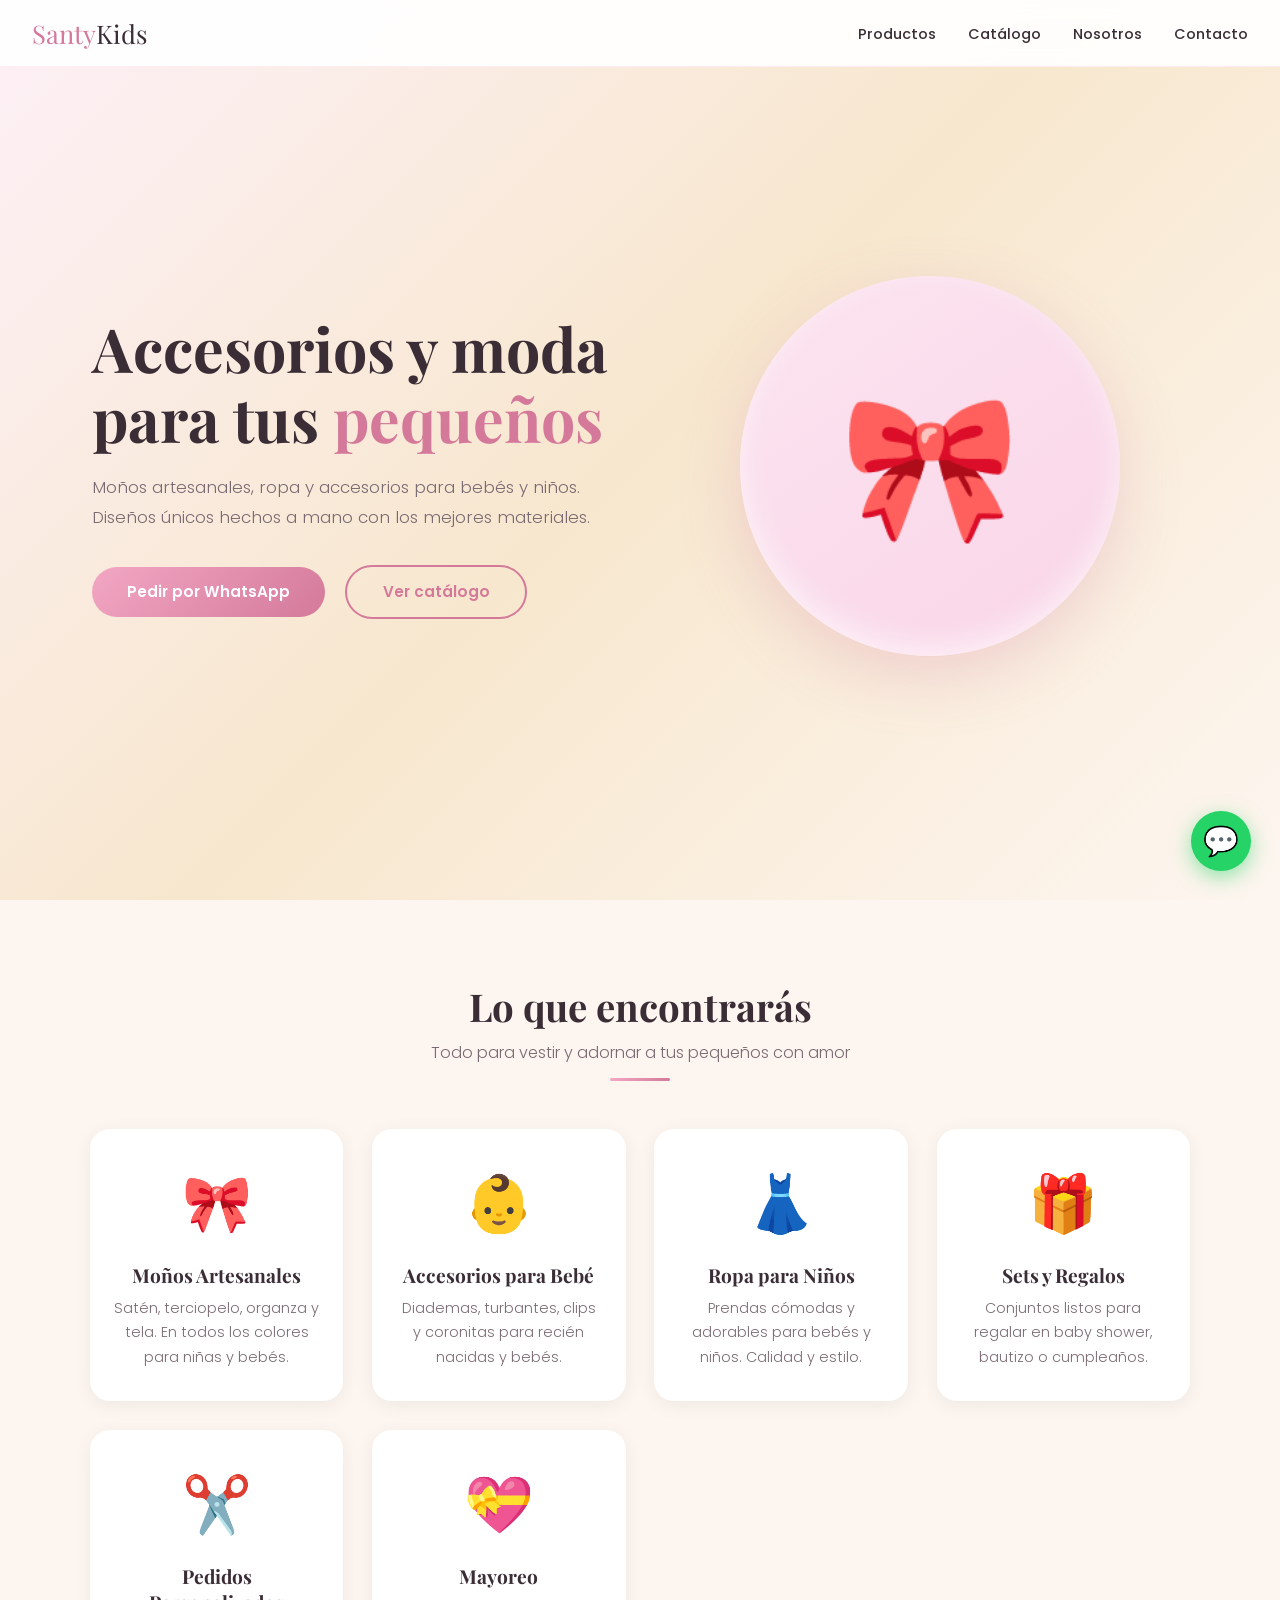
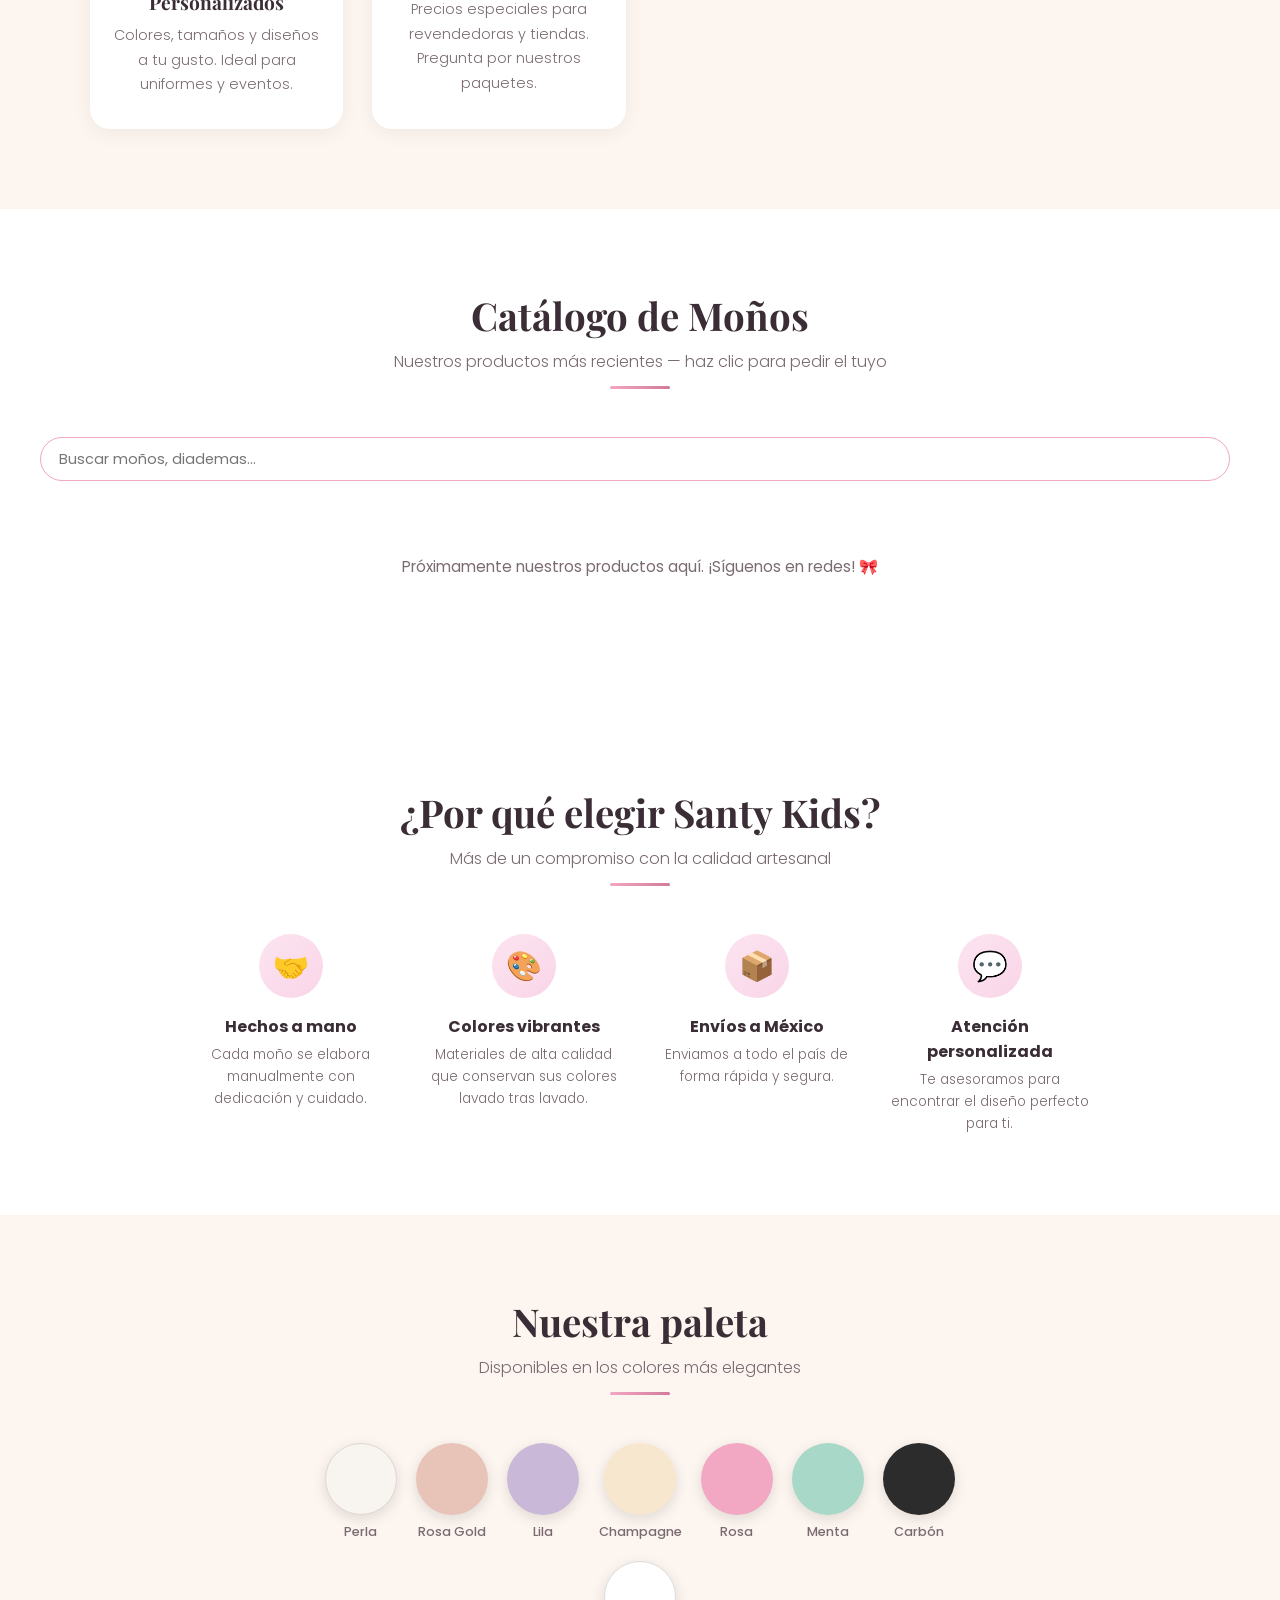
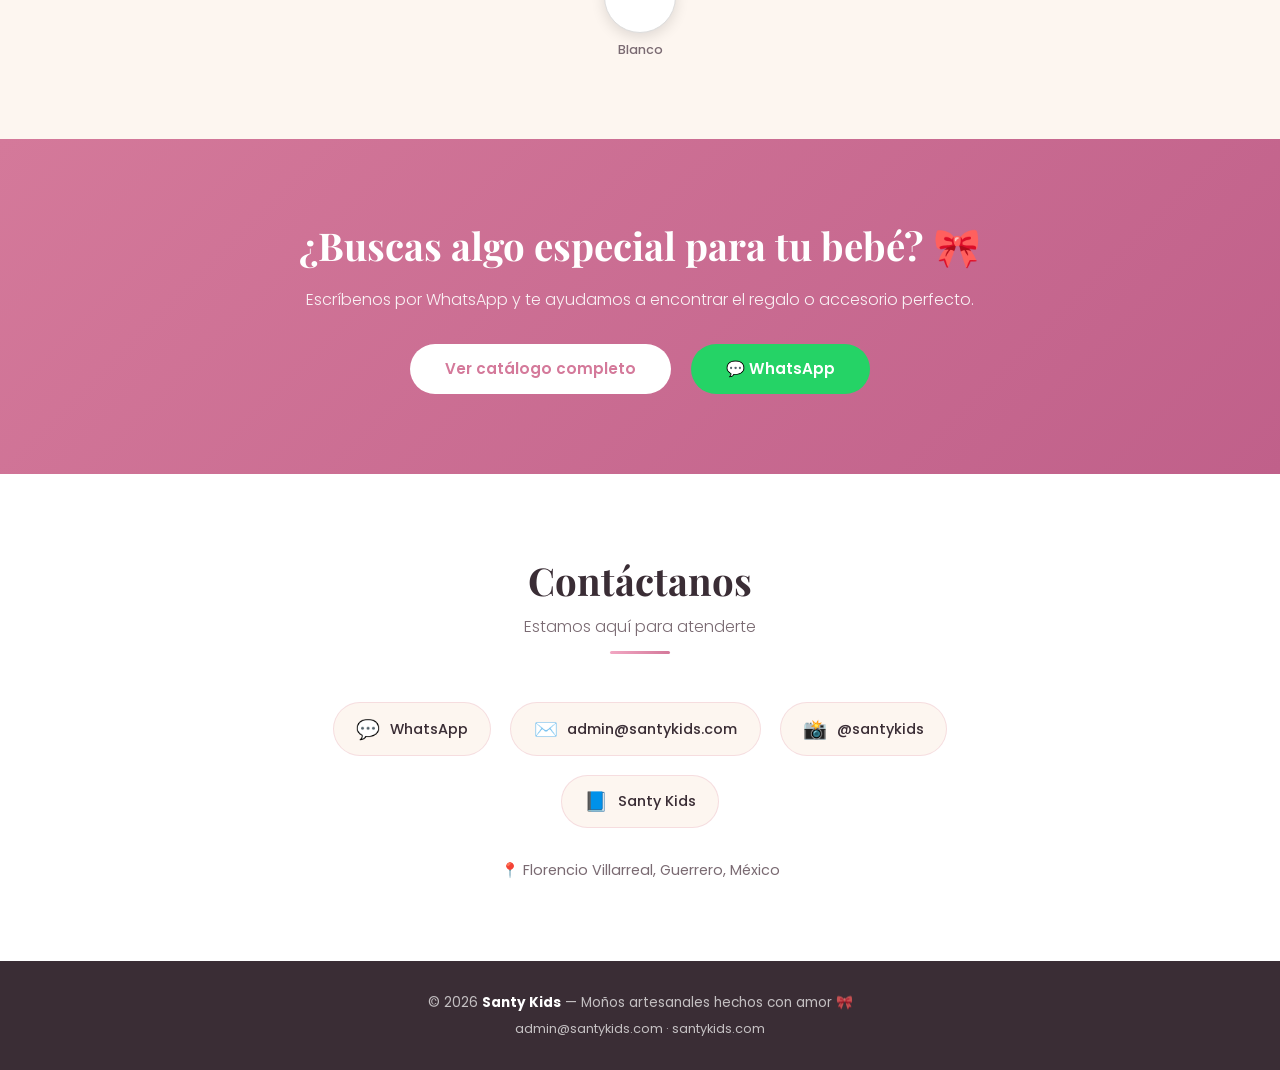
==== commit 3431fd1a: "feat: catálogo lee de Supabase, con precio, filtros, búsqueda y galería Co-Authored-By: Claude Sonne" ====
--- a/index.html
+++ b/index.html
@@ -385,6 +385,32 @@
     }
     .cat-card { cursor: pointer; }
 
+    /* ── FILTROS / PRECIO / GALERÍA ── */
+    .filtros {
+      max-width: 1200px; margin: 0 auto 1.6rem;
+      display: flex; flex-wrap: wrap; gap: .6rem; align-items: center;
+    }
+    .filtros input {
+      flex: 1 1 220px; padding: .65rem 1.1rem;
+      border: 1px solid var(--rosa); border-radius: 50px;
+      font: inherit; font-size: .9rem; outline: none;
+    }
+    .filtros input:focus { border-color: var(--rosa-dark); }
+    .chip {
+      border: 1px solid var(--rosa-dark); background: #fff; color: var(--rosa-dark);
+      padding: .45rem 1rem; border-radius: 50px; cursor: pointer;
+      font: inherit; font-size: .82rem; text-transform: capitalize;
+    }
+    .chip.on { background: var(--rosa-dark); color: #fff; }
+    .cat-precio { color: var(--rosa-dark); font-weight: 600; font-size: .95rem; margin-bottom: .5rem; }
+    .modal-precio { color: var(--rosa-dark); font-weight: 600; margin-bottom: .6rem; }
+    .thumbs { display: flex; gap: .5rem; padding: .6rem 1.6rem 0; flex-wrap: wrap; }
+    .thumbs img {
+      width: 56px; height: 56px; object-fit: cover; border-radius: 10px;
+      cursor: pointer; border: 2px solid transparent;
+    }
+    .thumbs img.on { border-color: var(--rosa-dark); }
+
     /* ── FOOTER ── */
     footer {
       background: var(--texto); color: rgba(255,255,255,.7);
@@ -496,6 +522,10 @@
     <h2>Catálogo de Moños</h2>
     <p>Nuestros productos más recientes — haz clic para pedir el tuyo</p>
     <div class="divider"></div>
+  </div>
+  <div class="filtros" id="filtros">
+    <input id="buscar" type="search" placeholder="Buscar moños, diademas..." aria-label="Buscar" />
+    <span id="chips"></span>
   </div>
   <div class="catalogo-grid" id="catalogoGrid">
     <div class="catalogo-loading">
@@ -630,8 +660,10 @@
   <div class="modal-box">
     <button class="modal-close" id="modalClose" aria-label="Cerrar">✕</button>
     <img class="modal-img" id="modalImg" src="" alt="" />
+    <div class="thumbs" id="modalThumbs"></div>
     <div class="modal-body">
       <div class="modal-nombre" id="modalNombre"></div>
+      <div class="modal-precio" id="modalPrecio"></div>
       <div id="modalBadge"></div>
       <div class="modal-caption" id="modalCaption"></div>
       <div id="modalBtn"></div>
@@ -647,34 +679,41 @@
 
 <script>
 (function () {
-  const grid      = document.getElementById('catalogoGrid');
-  const overlay   = document.getElementById('modalOverlay');
-  const modalImg  = document.getElementById('modalImg');
-  const modalNom  = document.getElementById('modalNombre');
-  const modalBadge= document.getElementById('modalBadge');
-  const modalCap  = document.getElementById('modalCaption');
-  const modalBtn  = document.getElementById('modalBtn');
-  const btnClose  = document.getElementById('modalClose');
+  const SUPABASE_URL = 'https://piaxnqcafqkilwjxwwdm.supabase.co';
+  const SUPABASE_KEY = 'sb_publishable_DN68M-5ySj8UhPymSQ4U7A_iIjv65bR'; // llave pública: solo lee productos publicados (RLS)
   const WA = 'https://wa.me/5217447501386';
 
-  function waLink(nombre) {
-    const txt = encodeURIComponent(`Hola! Vi su página y me interesa: ${nombre} 🎀`);
-    return `${WA}?text=${txt}`;
-  }
+  const $ = id => document.getElementById(id);
+  const grid = $('catalogoGrid'), overlay = $('modalOverlay'), modalImg = $('modalImg');
+  const modalNom = $('modalNombre'), modalBadge = $('modalBadge'), modalCap = $('modalCaption');
+  const modalBtn = $('modalBtn'), modalPrecio = $('modalPrecio'), thumbs = $('modalThumbs');
+  const buscar = $('buscar'), chips = $('chips');
+
+  let products = [], categoria = null;
+
+  const esc = s => String(s ?? '').replace(/[&<>"']/g, c => ({ '&': '&amp;', '<': '&lt;', '>': '&gt;', '"': '&quot;', "'": '&#39;' }[c]));
+  const norm = s => String(s ?? '').normalize('NFD').replace(/[̀-ͯ]/g, '').toLowerCase();
+  const precio = p => (p.precio === null || p.precio === undefined) ? '' : `$${Number(p.precio)} MXN`;
+  const waLink = nombre => `${WA}?text=${encodeURIComponent(`Hola! Vi su página y me interesa: ${nombre} 🎀`)}`;
 
   function openModal(p) {
-    const agotado = p.disponible === false;
-    const nombre  = p.nombre || `${p.tipo || ''} ${p.color || ''}`.trim() || 'Producto';
-
-    modalImg.src = p.imagen;
-    modalImg.alt = nombre;
-    modalNom.textContent = nombre;
+    const agotado = p.stock === 0;
+    const show = i => {
+      modalImg.src = p.imagenes[i];
+      thumbs.querySelectorAll('img').forEach((t, k) => t.classList.toggle('on', k === i));
+    };
+    modalImg.alt = p.nombre;
+    modalNom.textContent = p.nombre;
+    modalPrecio.textContent = precio(p);
     modalBadge.innerHTML = agotado ? '<div class="modal-badge-agotado">Agotado</div>' : '';
-    modalCap.textContent = p.caption || '';
+    modalCap.textContent = p.descripcion || '';
     modalBtn.innerHTML = agotado
       ? '<span class="modal-btn-agotado">😔 Sin stock por ahora</span>'
-      : `<a class="modal-btn" href="${waLink(nombre)}" target="_blank">💬 Pedir este producto</a>`;
-
+      : `<a class="modal-btn" href="${waLink(p.nombre)}" target="_blank" rel="noopener">💬 Pedir este producto</a>`;
+    thumbs.innerHTML = p.imagenes.length > 1
+      ? p.imagenes.map(u => `<img src="${esc(u)}" alt="" />`).join('') : '';
+    thumbs.querySelectorAll('img').forEach((t, k) => t.addEventListener('click', () => show(k)));
+    show(0);
     overlay.classList.add('open');
     document.body.style.overflow = 'hidden';
   }
@@ -683,49 +722,55 @@
     overlay.classList.remove('open');
     document.body.style.overflow = '';
   }
-
-  btnClose.addEventListener('click', closeModal);
+  $('modalClose').addEventListener('click', closeModal);
   overlay.addEventListener('click', e => { if (e.target === overlay) closeModal(); });
   document.addEventListener('keydown', e => { if (e.key === 'Escape') closeModal(); });
 
-  function renderCards(products) {
-    if (!products.length) {
-      grid.innerHTML = '<div class="catalogo-empty">Próximamente nuestros productos aquí. ¡Síguenos en redes! 🎀</div>';
+  function renderChips() {
+    const cats = [...new Set(products.map(p => p.categoria).filter(Boolean))].sort();
+    chips.innerHTML = cats.map(c => `<button class="chip${c === categoria ? ' on' : ''}" data-c="${esc(c)}">${esc(c)}</button>`).join(' ');
+    chips.querySelectorAll('.chip').forEach(b => b.addEventListener('click', () => {
+      categoria = categoria === b.dataset.c ? null : b.dataset.c;
+      renderChips(); render();
+    }));
+  }
+
+  function render() {
+    const q = norm(buscar.value.trim());
+    const shown = products.filter(p =>
+      (!categoria || p.categoria === categoria) &&
+      (!q || norm(`${p.nombre} ${p.descripcion}`).includes(q)));
+    if (!shown.length) {
+      grid.innerHTML = '<div class="catalogo-empty">' + (products.length
+        ? 'No encontramos productos con ese filtro.'
+        : 'Próximamente nuestros productos aquí. ¡Síguenos en redes! 🎀') + '</div>';
       return;
     }
-    grid.innerHTML = products.map((p, i) => {
-      const agotado = p.disponible === false;
-      const nombre  = p.nombre || `${p.tipo || ''} ${p.color || ''}`.trim();
-      const badge   = agotado ? '<div class="badge-agotado">Agotado</div>' : '';
-      const btn     = agotado
-        ? '<span class="cat-btn-agotado">😔 Sin stock por ahora</span>'
-        : '<span class="cat-btn">💬 Pedir este producto</span>';
+    grid.innerHTML = shown.map((p, i) => {
+      const agotado = p.stock === 0;
       return `
         <div class="cat-card${agotado ? ' agotado' : ''}" data-idx="${i}">
-          ${badge}
-          <div class="cat-img-wrap">
-            <img src="${p.imagen}" alt="${nombre}" loading="lazy" />
-          </div>
+          ${agotado ? '<div class="badge-agotado">Agotado</div>' : ''}
+          <div class="cat-img-wrap"><img src="${esc(p.imagenes[0])}" alt="${esc(p.nombre)}" loading="lazy" /></div>
           <div class="cat-info">
-            <div class="cat-tipo">${nombre}</div>
-            <div class="cat-caption">${p.caption}</div>
-            ${btn}
+            <div class="cat-tipo">${esc(p.nombre)}</div>
+            ${precio(p) ? `<div class="cat-precio">${esc(precio(p))}</div>` : ''}
+            <div class="cat-caption">${esc(p.descripcion)}</div>
+            ${agotado ? '<span class="cat-btn-agotado">😔 Sin stock por ahora</span>' : '<span class="cat-btn">💬 Pedir este producto</span>'}
           </div>
         </div>`;
     }).join('');
-
-    // Abrir modal al hacer click en cualquier parte de la card
-    grid.querySelectorAll('.cat-card').forEach(card => {
-      card.addEventListener('click', () => {
-        openModal(products[Number(card.dataset.idx)]);
-      });
-    });
+    grid.querySelectorAll('.cat-card').forEach(card =>
+      card.addEventListener('click', () => openModal(shown[Number(card.dataset.idx)])));
   }
 
-  fetch('/catalog.json')
+  buscar.addEventListener('input', render);
+
+  fetch(`${SUPABASE_URL}/rest/v1/products?select=*&estado=eq.publicado&order=created_at.desc`,
+        { headers: { apikey: SUPABASE_KEY } })
     .then(r => r.ok ? r.json() : [])
-    .then(renderCards)
-    .catch(() => renderCards([]));
+    .catch(() => [])
+    .then(data => { products = data.filter(p => p.imagenes && p.imagenes.length); renderChips(); render(); });
 })();
 </script>
 
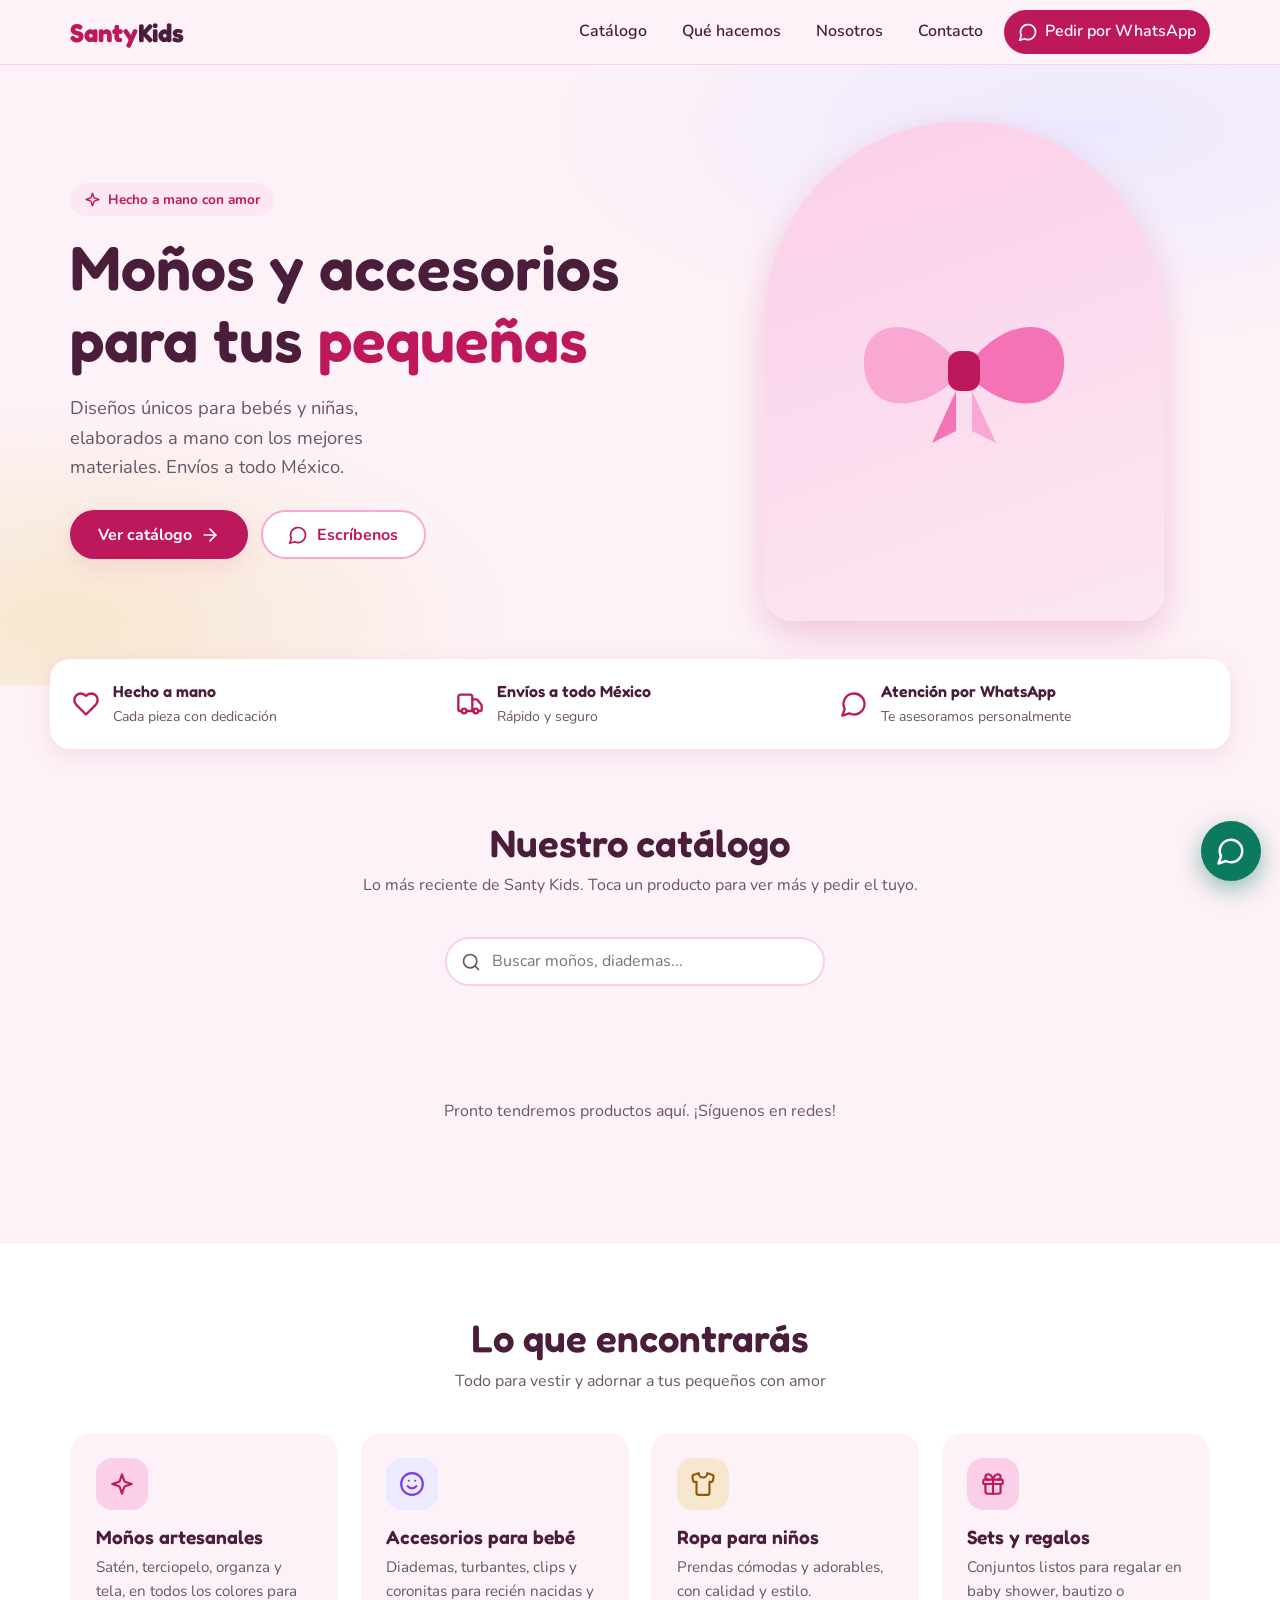
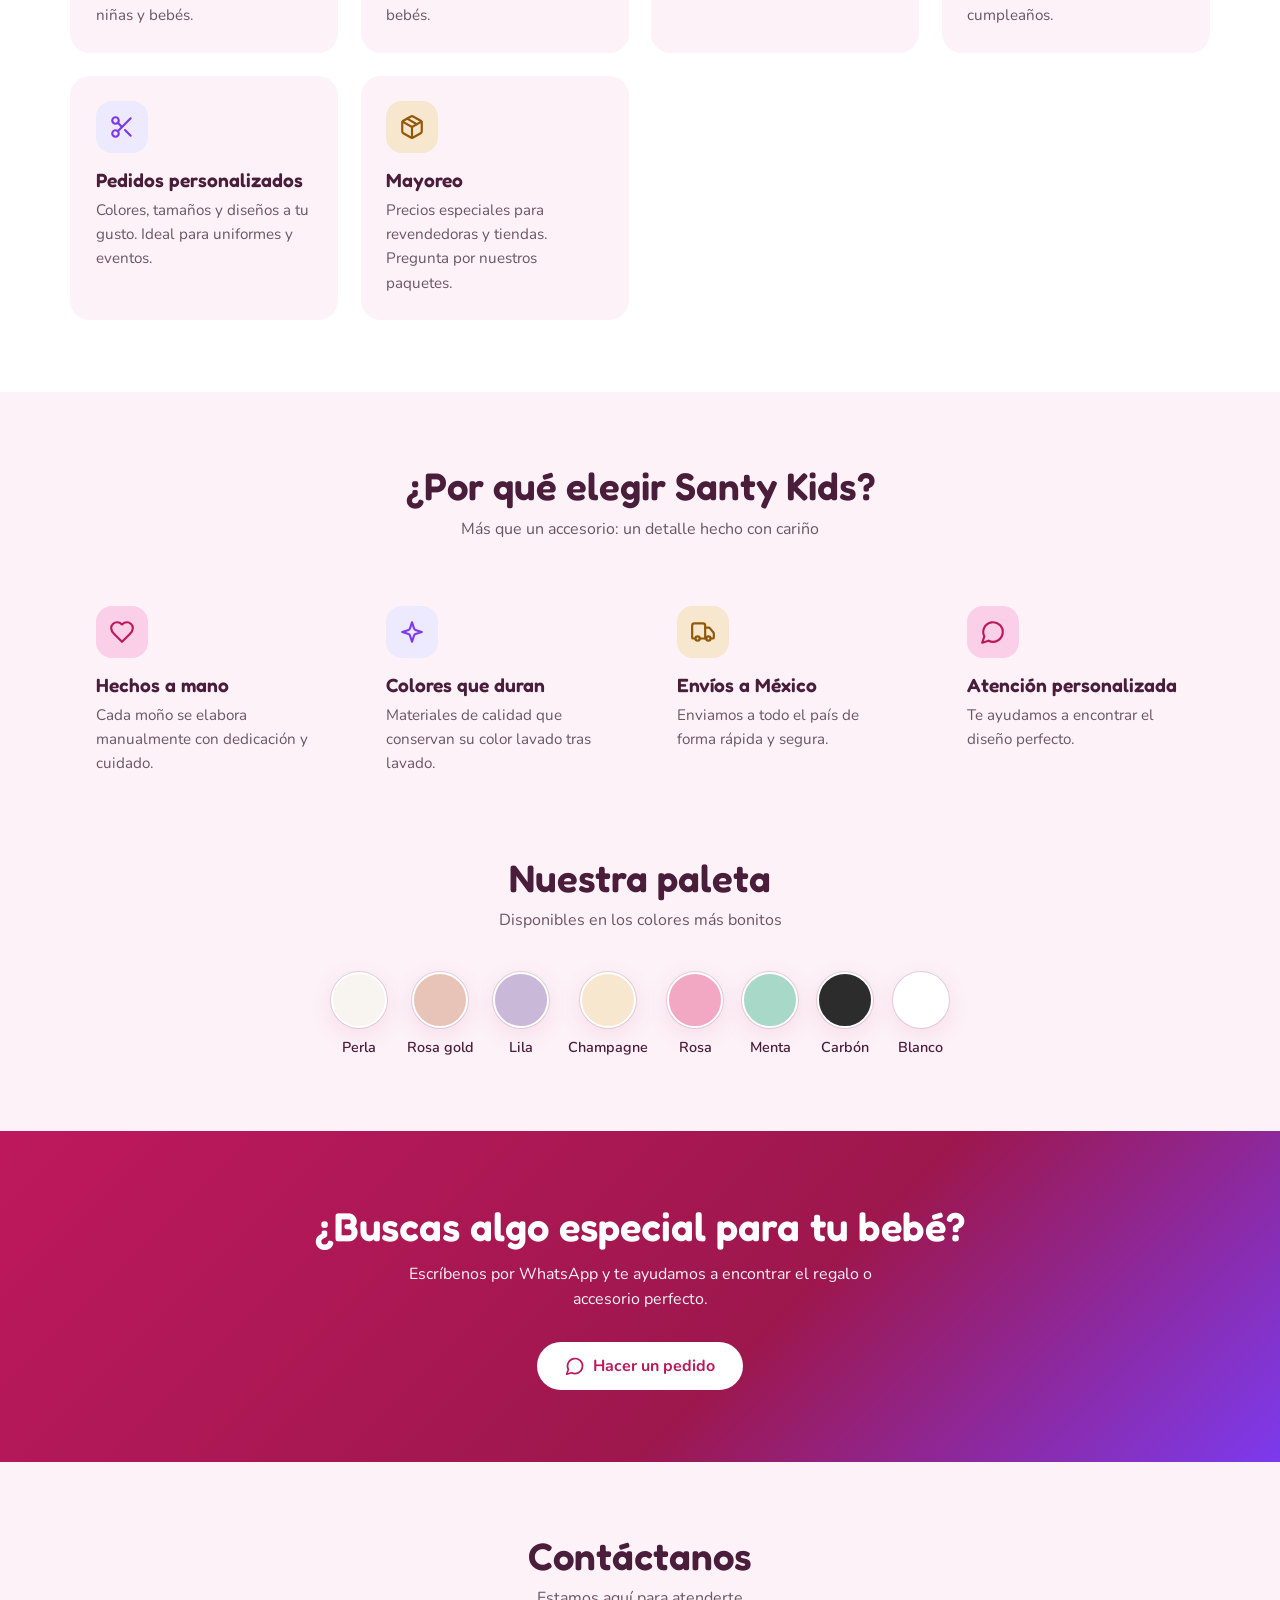
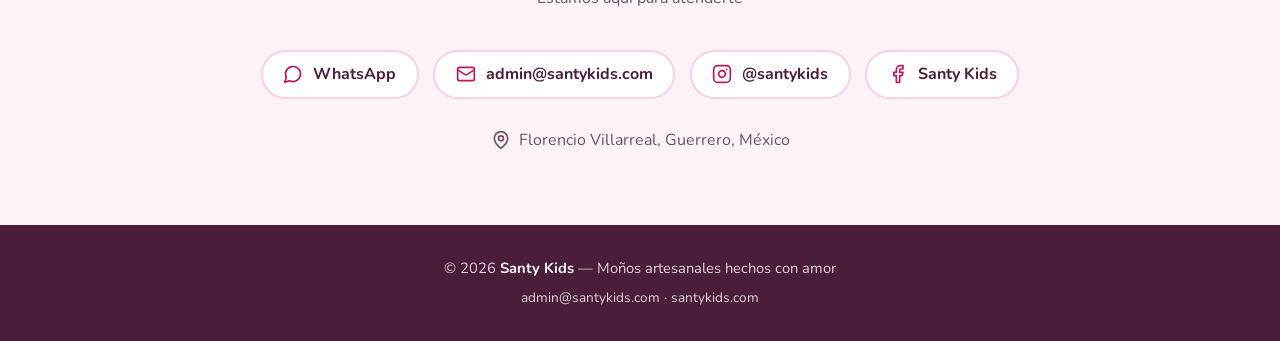
==== commit d65c053f: "feat: rediseño con UI/UX Pro Max (Fredoka+Nunito, íconos SVG, accesibilidad, catálogo primero) Co-Au" ====
--- a/index.html
+++ b/index.html
@@ -3,774 +3,619 @@
 <head>
   <meta charset="UTF-8" />
   <meta name="viewport" content="width=device-width, initial-scale=1.0" />
-  <title>Santy Kids — Accesorios y Ropa para Bebés y Niños</title>
-  <meta name="description" content="Moños artesanales, ropa y accesorios para bebés y niños. Diseños únicos hechos a mano. Envíos a todo México." />
-  <meta property="og:title" content="Santy Kids — Moños Artesanales" />
-  <meta property="og:description" content="Accesorios de tela hechos con amor para tu cabello." />
+  <title>Santy Kids — Moños y accesorios hechos a mano para bebés y niñas</title>
+  <meta name="description" content="Moños artesanales, diademas y accesorios para bebés y niños. Diseños únicos hechos a mano. Envíos a todo México." />
+  <meta name="theme-color" content="#FDF2F8" />
+  <meta property="og:title" content="Santy Kids — Moños artesanales" />
+  <meta property="og:description" content="Accesorios hechos con amor para tus pequeños." />
   <meta property="og:image" content="https://santykids.com/preview.jpg" />
   <link rel="preconnect" href="https://fonts.googleapis.com" />
-  <link href="https://fonts.googleapis.com/css2?family=Playfair+Display:wght@400;700&family=Poppins:wght@300;400;500;600&display=swap" rel="stylesheet" />
+  <link rel="preconnect" href="https://fonts.gstatic.com" crossorigin />
+  <link href="https://fonts.googleapis.com/css2?family=Fredoka:wght@500;600;700&family=Nunito:wght@400;500;600;700&display=swap" rel="stylesheet" />
   <style>
+    /* ── TOKENS ── */
+    :root {
+      --bg:        #FDF2F8;
+      --surface:   #FFFFFF;
+      --rosa-50:   #FCE7F3;
+      --rosa-200:  #FBCFE8;
+      --rosa-300:  #F9A8D4;
+      --rosa-500:  #EC4899;
+      --rosa-700:  #BE185D;   /* texto y botones (contraste 6:1 con blanco) */
+      --lila-100:  #EDE9FE;
+      --lila-600:  #7C3AED;
+      --champagne: #F7E7CE;
+      --texto:     #4A1D3A;
+      --gris:      #6B5563;   /* 5.8:1 sobre blanco */
+      --wa:        #0B7A5E;   /* WhatsApp oscuro: texto blanco legible */
+      --wa-hover:  #096650;
+      --radius:    20px;
+      --shadow:    0 6px 24px rgba(190,24,93,.10);
+      --shadow-hi: 0 14px 36px rgba(190,24,93,.20);
+      --display:   'Fredoka', system-ui, sans-serif;
+      --body:      'Nunito', system-ui, sans-serif;
+    }
+
     *, *::before, *::after { box-sizing: border-box; margin: 0; padding: 0; }
-
-    :root {
-      --rosa:      #f2a7c3;
-      --rosa-dark: #d4799a;
-      --perla:     #fdf6f0;
-      --champagne: #f7e7ce;
-      --texto:     #3a2d35;
-      --gris:      #7a6a72;
+    html { scroll-behavior: smooth; scroll-padding-top: 76px; }
+    body {
+      font-family: var(--body); font-size: 1rem; line-height: 1.6;
+      color: var(--texto); background: var(--bg);
+      -webkit-font-smoothing: antialiased;
     }
-
-    html { scroll-behavior: smooth; }
-
-    body {
-      font-family: 'Poppins', sans-serif;
-      color: var(--texto);
-      background: #fff;
+    img { max-width: 100%; display: block; }
+    a { color: inherit; }
+    h1, h2, h3 { font-family: var(--display); line-height: 1.15; font-weight: 600; }
+
+    .ic { width: 1.25em; height: 1.25em; flex: none; stroke: currentColor; fill: none;
+          stroke-width: 2; stroke-linecap: round; stroke-linejoin: round; }
+
+    :focus-visible { outline: 3px solid var(--lila-600); outline-offset: 3px; border-radius: 8px; }
+    .sr-only { position: absolute; width: 1px; height: 1px; overflow: hidden; clip: rect(0 0 0 0); white-space: nowrap; }
+    .skip { position: absolute; left: 1rem; top: -4rem; background: var(--rosa-700); color: #fff;
+            padding: .6rem 1rem; border-radius: 10px; z-index: 300; }
+    .skip:focus { top: 1rem; }
+
+    .wrap { max-width: 1180px; margin: 0 auto; padding: 0 1.25rem; }
+    section { padding: 4.5rem 0; }
+
+    .section-title { text-align: center; margin-bottom: 2.4rem; }
+    .section-title h2 { font-size: clamp(1.7rem, 4vw, 2.4rem); }
+    .section-title p { color: var(--gris); margin-top: .5rem; }
+    .eyebrow { display: inline-flex; align-items: center; gap: .4rem; font-weight: 700; font-size: .85rem;
+               color: var(--rosa-700); background: var(--rosa-50); padding: .35rem .9rem; border-radius: 999px;
+               margin-bottom: 1rem; }
+
+    /* ── BOTONES (mín. 44px de alto) ── */
+    .btn { display: inline-flex; align-items: center; justify-content: center; gap: .55rem;
+           min-height: 48px; padding: .7rem 1.6rem; border-radius: 999px; border: 2px solid transparent;
+           font: 700 1rem var(--body); text-decoration: none; cursor: pointer;
+           transition: transform .2s, box-shadow .2s, background-color .2s, color .2s; }
+    .btn:hover { transform: translateY(-2px); }
+    .btn:active { transform: translateY(0); }
+    .btn-primary { background: var(--rosa-700); color: #fff; box-shadow: var(--shadow); }
+    .btn-primary:hover { box-shadow: var(--shadow-hi); }
+    .btn-ghost { background: var(--surface); color: var(--rosa-700); border-color: var(--rosa-300); }
+    .btn-ghost:hover { border-color: var(--rosa-700); }
+    .btn-wa { background: var(--wa); color: #fff; }
+    .btn-wa:hover { background: var(--wa-hover); }
+
+    /* ── NAV ── */
+    .nav { position: sticky; top: 0; z-index: 100; background: rgba(253,242,248,.92);
+           backdrop-filter: blur(10px); border-bottom: 1px solid var(--rosa-200); }
+    .nav-in { display: flex; align-items: center; justify-content: space-between; min-height: 64px; }
+    .logo { font: 700 1.6rem var(--display); color: var(--rosa-700); text-decoration: none; }
+    .logo span { color: var(--texto); }
+    .nav ul { list-style: none; display: flex; gap: .4rem; align-items: center; }
+    .nav ul a { display: inline-flex; align-items: center; min-height: 44px; padding: 0 .9rem;
+                text-decoration: none; font-weight: 600; border-radius: 999px; transition: background-color .2s; }
+    .nav ul a:hover { background: var(--rosa-50); }
+    .nav ul a.nav-cta { background: var(--rosa-700); color: #fff; }
+    .nav ul a.nav-cta:hover { background: #9D174D; }
+    .menu-btn { display: none; width: 44px; height: 44px; border: 0; background: transparent;
+                color: var(--texto); border-radius: 12px; cursor: pointer; align-items: center; justify-content: center; }
+    .menu-btn .ic { width: 26px; height: 26px; }
+
+    /* ── HERO ── */
+    .hero { padding: 3.5rem 0 4rem; background:
+              radial-gradient(60% 50% at 85% 10%, var(--lila-100) 0, transparent 70%),
+              radial-gradient(50% 50% at 5% 90%, var(--champagne) 0, transparent 70%), var(--bg); }
+    .hero-in { display: grid; grid-template-columns: 1.1fr .9fr; gap: 3rem; align-items: center; }
+    .hero h1 { font-size: clamp(2.3rem, 6vw, 3.9rem); margin-bottom: 1.1rem; }
+    .hero h1 em { font-style: normal; color: var(--rosa-700); }
+    .hero p.lead { font-size: 1.15rem; color: var(--gris); max-width: 34ch; margin-bottom: 1.8rem; }
+    .hero-cta { display: flex; flex-wrap: wrap; gap: .8rem; }
+    .hero-art { position: relative; justify-self: center; width: min(100%, 400px); }
+    .hero-frame { aspect-ratio: 4/5; border-radius: 200px 200px 28px 28px; overflow: hidden;
+                  background: linear-gradient(160deg, var(--rosa-200), var(--rosa-50));
+                  box-shadow: var(--shadow-hi); display: grid; place-items: center; }
+    .hero-frame img { width: 100%; height: 100%; object-fit: cover; }
+    .hero-frame svg { width: 60%; }
+    .hero-tag { position: absolute; left: -14px; bottom: 26px; background: var(--surface); border-radius: 16px;
+                padding: .6rem 1rem; box-shadow: var(--shadow-hi); font-weight: 700; display: none;
+                align-items: center; gap: .5rem; max-width: 80%; }
+    .hero-tag.on { display: flex; }
+    .hero-tag .ic { color: var(--rosa-700); }
+
+    /* ── TIRA DE CONFIANZA ── */
+    .trust { padding: 0; margin-top: -1.6rem; position: relative; z-index: 2; }
+    .trust-in { display: grid; grid-template-columns: repeat(3, 1fr); gap: 1rem; background: var(--surface);
+                border-radius: var(--radius); padding: 1.2rem 1.4rem; box-shadow: var(--shadow); }
+    .trust-item { display: flex; align-items: center; gap: .8rem; }
+    .trust-item .ic { width: 28px; height: 28px; color: var(--rosa-700); }
+    .trust-item strong { display: block; font-family: var(--display); font-weight: 600; }
+    .trust-item span { font-size: .88rem; color: var(--gris); }
+
+    /* ── CATÁLOGO ── */
+    .filtros { display: flex; flex-wrap: wrap; gap: .6rem; align-items: center; justify-content: center; margin-bottom: 1.6rem; }
+    .search { position: relative; flex: 1 1 260px; max-width: 380px; }
+    .search .ic { position: absolute; left: 1rem; top: 50%; transform: translateY(-50%); color: var(--gris); pointer-events: none; }
+    .search input { width: 100%; min-height: 48px; padding: .6rem 1rem .6rem 2.8rem; border: 2px solid var(--rosa-200);
+                    border-radius: 999px; font: inherit; background: var(--surface); color: var(--texto); }
+    .search input:focus { border-color: var(--rosa-700); outline: none; box-shadow: 0 0 0 3px rgba(190,24,93,.18); }
+    #chips { display: flex; flex-wrap: wrap; gap: .5rem; }
+    .chip { min-height: 44px; padding: 0 1.1rem; border: 2px solid var(--rosa-200); background: var(--surface);
+            color: var(--texto); border-radius: 999px; font: 700 .92rem var(--body); cursor: pointer;
+            text-transform: capitalize; transition: background-color .2s, border-color .2s, color .2s; }
+    .chip:hover { border-color: var(--rosa-700); }
+    .chip.on { background: var(--rosa-700); border-color: var(--rosa-700); color: #fff; }
+    .count { text-align: center; color: var(--gris); font-size: .9rem; margin-bottom: 1.2rem; min-height: 1.4em; }
+
+    .catalogo-grid { display: grid; grid-template-columns: repeat(auto-fill, minmax(250px, 1fr)); gap: 1.6rem; }
+    .cat-card { position: relative; display: flex; flex-direction: column; background: var(--surface);
+                border-radius: var(--radius); overflow: hidden; box-shadow: var(--shadow); cursor: pointer;
+                transition: transform .25s, box-shadow .25s; animation: rise .45s both; animation-delay: calc(var(--i, 0) * 60ms); }
+    .cat-card:hover { transform: translateY(-6px); box-shadow: var(--shadow-hi); }
+    .cat-card.agotado .cat-img img { filter: grayscale(.7); opacity: .7; }
+    .cat-img { aspect-ratio: 4/5; background: var(--rosa-50); overflow: hidden; }
+    .cat-img img { width: 100%; height: 100%; object-fit: cover; transition: transform .5s; }
+    .cat-card:hover .cat-img img { transform: scale(1.05); }
+    .badge { position: absolute; top: 12px; left: 12px; z-index: 2; font: 700 .75rem var(--body); letter-spacing: .04em;
+             text-transform: uppercase; padding: .3rem .8rem; border-radius: 999px; }
+    .badge-nuevo { background: var(--lila-600); color: #fff; }
+    .badge-agotado { background: var(--texto); color: #fff; }
+    .cat-info { padding: 1rem 1.2rem 1.3rem; display: flex; flex-direction: column; gap: .35rem; flex: 1; }
+    .cat-nombre { font: 600 1.15rem var(--display); }
+    .cat-precio { color: var(--rosa-700); font-weight: 800; font-size: 1.1rem; }
+    .cat-desc { color: var(--gris); font-size: .92rem; display: -webkit-box; -webkit-line-clamp: 2;
+                -webkit-box-orient: vertical; overflow: hidden; flex: 1; }
+    .cat-more { margin-top: .6rem; color: var(--rosa-700); font-weight: 700; display: inline-flex; align-items: center; gap: .4rem; }
+    .skeleton { pointer-events: none; }
+    .skeleton .cat-img, .skeleton .sk-line { background: linear-gradient(90deg, var(--rosa-50), #fff 50%, var(--rosa-50));
+                                             background-size: 200% 100%; animation: shimmer 1.4s infinite; }
+    .sk-line { height: 14px; border-radius: 8px; }
+    .catalogo-msg { grid-column: 1/-1; text-align: center; padding: 3rem 1rem; color: var(--gris); }
+    @keyframes shimmer { to { background-position: -200% 0; } }
+    @keyframes rise { from { opacity: 0; transform: translateY(16px) scale(.97); } }
+
+    /* ── QUÉ HACEMOS / NOSOTROS ── */
+    .alt { background: var(--surface); }
+    .grid-cards { display: grid; grid-template-columns: repeat(auto-fit, minmax(230px, 1fr)); gap: 1.4rem; }
+    .info-card { background: var(--bg); border-radius: var(--radius); padding: 1.6rem; }
+    .alt .info-card { background: var(--bg); }
+    .info-card .icon-bubble { width: 52px; height: 52px; border-radius: 16px; display: grid; place-items: center;
+                              background: var(--rosa-200); color: var(--rosa-700); margin-bottom: 1rem; }
+    .info-card:nth-child(3n+2) .icon-bubble { background: var(--lila-100); color: var(--lila-600); }
+    .info-card:nth-child(3n) .icon-bubble { background: var(--champagne); color: #92580A; }
+    .icon-bubble .ic { width: 26px; height: 26px; }
+    .info-card h3 { font-size: 1.2rem; margin-bottom: .4rem; }
+    .info-card p { color: var(--gris); font-size: .95rem; }
+
+    .paleta { display: flex; flex-wrap: wrap; gap: 1.2rem; justify-content: center; }
+    .swatch { display: flex; flex-direction: column; align-items: center; gap: .5rem; font-weight: 600; font-size: .9rem; }
+    .swatch i { width: 56px; height: 56px; border-radius: 50%; border: 2px solid #fff; box-shadow: 0 0 0 1px rgba(74,29,58,.15), var(--shadow); }
+
+    /* ── CTA ── */
+    .cta { background: linear-gradient(135deg, var(--rosa-700), #9D174D 60%, var(--lila-600)); color: #fff; text-align: center; }
+    .cta h2 { font-size: clamp(1.7rem, 4vw, 2.5rem); margin-bottom: .8rem; }
+    .cta p { opacity: .95; max-width: 48ch; margin: 0 auto 1.8rem; }
+    .cta .btn-light { background: #fff; color: var(--rosa-700); }
+    .cta .btn-light:hover { box-shadow: 0 10px 28px rgba(0,0,0,.25); }
+
+    /* ── CONTACTO ── */
+    .contact-links { display: flex; flex-wrap: wrap; gap: .9rem; justify-content: center; }
+    .contact-link { display: inline-flex; align-items: center; gap: .6rem; min-height: 48px; padding: .6rem 1.3rem;
+                    background: var(--surface); border: 2px solid var(--rosa-200); border-radius: 999px; text-decoration: none;
+                    font-weight: 700; transition: border-color .2s, transform .2s; }
+    .contact-link:hover { border-color: var(--rosa-700); transform: translateY(-2px); }
+    .contact-link .ic { color: var(--rosa-700); }
+    .address { display: flex; align-items: center; justify-content: center; gap: .5rem; margin-top: 1.8rem; color: var(--gris); }
+
+    footer { background: var(--texto); color: rgba(255,255,255,.82); text-align: center; padding: 2rem 1.25rem; font-size: .92rem; }
+    footer strong { color: #fff; }
+
+    .wa-float { position: fixed; right: 1.2rem; bottom: 1.2rem; z-index: 150; width: 60px; height: 60px; border-radius: 50%;
+                background: var(--wa); color: #fff; display: grid; place-items: center; box-shadow: 0 8px 24px rgba(11,122,94,.45);
+                transition: transform .2s; }
+    .wa-float:hover { transform: scale(1.08); }
+    .wa-float .ic { width: 30px; height: 30px; }
+
+    /* ── MODAL ── */
+    .modal-overlay { display: none; position: fixed; inset: 0; z-index: 400; background: rgba(74,29,58,.6);
+                     backdrop-filter: blur(3px); align-items: center; justify-content: center; padding: 1rem; }
+    .modal-overlay.open { display: flex; }
+    .modal-box { position: relative; background: var(--surface); border-radius: 28px; width: 100%; max-width: 900px;
+                 max-height: 92vh; overflow: auto; display: grid; grid-template-columns: 1.05fr 1fr;
+                 box-shadow: 0 30px 80px rgba(0,0,0,.35); animation: rise .3s both; }
+    .modal-media { background: var(--rosa-50); }
+    .modal-img { width: 100%; aspect-ratio: 4/5; object-fit: cover; }
+    .thumbs { display: flex; gap: .5rem; padding: .7rem; flex-wrap: wrap; }
+    .thumbs button { width: 56px; height: 56px; padding: 0; border: 3px solid transparent; border-radius: 12px;
+                     overflow: hidden; cursor: pointer; background: none; }
+    .thumbs button.on { border-color: var(--rosa-700); }
+    .thumbs img { width: 100%; height: 100%; object-fit: cover; }
+    .modal-body { padding: 2rem 1.8rem; display: flex; flex-direction: column; gap: .6rem; }
+    .modal-body h2 { font-size: 1.6rem; }
+    .modal-precio { color: var(--rosa-700); font: 700 1.4rem var(--display); }
+    .modal-cap { color: var(--texto); white-space: pre-line; flex: 1; }
+    .modal-cat { color: var(--gris); font-size: .88rem; text-transform: capitalize; }
+    .modal-close { position: absolute; top: 12px; right: 12px; z-index: 3; width: 44px; height: 44px; border-radius: 50%;
+                   border: 0; background: rgba(255,255,255,.95); color: var(--texto); cursor: pointer; display: grid; place-items: center;
+                   box-shadow: var(--shadow); }
+    .modal-close:hover { background: var(--rosa-50); }
+    .soldout { display: inline-flex; align-items: center; min-height: 48px; padding: 0 1.4rem; border-radius: 999px;
+               background: var(--bg); color: var(--gris); font-weight: 700; border: 2px dashed var(--rosa-300); }
+
+    /* ── RESPONSIVE ── */
+    @media (max-width: 860px) {
+      section { padding: 3.2rem 0; }
+      .menu-btn { display: inline-flex; }
+      .nav ul { display: none; position: absolute; top: 64px; left: 0; right: 0; flex-direction: column; align-items: stretch;
+                gap: .2rem; background: var(--bg); padding: .8rem 1.25rem 1.2rem; border-bottom: 1px solid var(--rosa-200); }
+      .nav ul.open { display: flex; }
+      .hero-in { grid-template-columns: 1fr; text-align: center; gap: 2rem; }
+      .hero p.lead { margin-inline: auto; }
+      .hero-cta { justify-content: center; }
+      .hero-art { order: -1; width: min(70%, 300px); }
+      .hero-tag { left: 50%; transform: translateX(-50%); }
+      .trust-in { grid-template-columns: 1fr; }
+      .modal-box { grid-template-columns: 1fr; }
+      .modal-img { aspect-ratio: 1/1; }
     }
-
-    /* ── NAV ── */
-    nav {
-      position: fixed; top: 0; width: 100%; z-index: 100;
-      display: flex; justify-content: space-between; align-items: center;
-      padding: 1rem 2rem;
-      background: rgba(255,255,255,0.92);
-      backdrop-filter: blur(8px);
-      border-bottom: 1px solid rgba(242,167,195,0.2);
+    @media (max-width: 480px) {
+      .catalogo-grid { grid-template-columns: repeat(2, 1fr); gap: .9rem; }
+      .cat-info { padding: .8rem .8rem 1rem; }
+      .cat-nombre { font-size: 1rem; }
+      .cat-desc { display: none; }
+      .btn { width: 100%; }
     }
-    .logo {
-      font-family: 'Playfair Display', serif;
-      font-size: 1.6rem;
-      color: var(--rosa-dark);
-      text-decoration: none;
-    }
-    .logo span { color: var(--texto); }
-    nav ul { list-style: none; display: flex; gap: 2rem; }
-    nav ul a {
-      text-decoration: none; color: var(--texto);
-      font-size: 0.9rem; font-weight: 500;
-      transition: color .2s;
-    }
-    nav ul a:hover { color: var(--rosa-dark); }
-
-    /* ── HERO ── */
-    .hero {
-      min-height: 100vh;
-      background: linear-gradient(135deg, #fdf0f7 0%, var(--champagne) 50%, #fdf6f0 100%);
-      display: flex; align-items: center;
-      padding: 6rem 2rem 4rem;
-    }
-    .hero-inner {
-      max-width: 1100px; margin: 0 auto;
-      display: grid; grid-template-columns: 1fr 1fr; gap: 4rem; align-items: center;
-    }
-    .hero-text h1 {
-      font-family: 'Playfair Display', serif;
-      font-size: clamp(2.4rem, 5vw, 3.8rem);
-      line-height: 1.15;
-      margin-bottom: 1.2rem;
-    }
-    .hero-text h1 em {
-      font-style: normal;
-      color: var(--rosa-dark);
-    }
-    .hero-text p {
-      font-size: 1.05rem; color: var(--gris);
-      line-height: 1.8; margin-bottom: 2rem;
-      font-weight: 300;
-    }
-    .btn {
-      display: inline-block;
-      padding: .85rem 2.2rem;
-      border-radius: 50px;
-      font-weight: 600; font-size: .95rem;
-      text-decoration: none;
-      transition: transform .2s, box-shadow .2s;
-    }
-    .btn:hover { transform: translateY(-2px); box-shadow: 0 8px 24px rgba(212,121,154,.35); }
-    .btn-primary {
-      background: linear-gradient(135deg, var(--rosa), var(--rosa-dark));
-      color: #fff;
-    }
-    .btn-secondary {
-      background: transparent;
-      border: 2px solid var(--rosa-dark);
-      color: var(--rosa-dark);
-      margin-left: 1rem;
-    }
-    .btn-secondary:hover { box-shadow: none; background: var(--rosa-dark); color: #fff; }
-
-    .hero-visual {
-      display: flex; justify-content: center; align-items: center;
-    }
-    .bow-circle {
-      width: 380px; height: 380px;
-      border-radius: 50%;
-      background: linear-gradient(145deg, #fce4f0, #f9d5e8);
-      display: flex; align-items: center; justify-content: center;
-      font-size: 9rem;
-      box-shadow: 0 20px 60px rgba(212,121,154,.25), inset 0 -10px 30px rgba(255,255,255,.6);
-      animation: float 4s ease-in-out infinite;
-    }
-    @keyframes float {
-      0%, 100% { transform: translateY(0); }
-      50%       { transform: translateY(-14px); }
-    }
-
-    /* ── SECCIÓN GENÉRICA ── */
-    section { padding: 5rem 2rem; }
-    .section-title {
-      text-align: center; margin-bottom: 3rem;
-    }
-    .section-title h2 {
-      font-family: 'Playfair Display', serif;
-      font-size: clamp(1.8rem, 3vw, 2.6rem);
-      margin-bottom: .5rem;
-    }
-    .section-title p { color: var(--gris); font-weight: 300; }
-    .divider {
-      width: 60px; height: 3px;
-      background: linear-gradient(90deg, var(--rosa), var(--rosa-dark));
-      border-radius: 2px; margin: .8rem auto 0;
-    }
-
-    /* ── PRODUCTOS ── */
-    .productos { background: var(--perla); }
-    .productos-grid {
-      max-width: 1100px; margin: 0 auto;
-      display: grid; grid-template-columns: repeat(auto-fit, minmax(240px, 1fr)); gap: 1.8rem;
-    }
-    .card {
-      background: #fff; border-radius: 20px;
-      padding: 2rem 1.5rem; text-align: center;
-      box-shadow: 0 4px 20px rgba(0,0,0,.06);
-      transition: transform .3s, box-shadow .3s;
-    }
-    .card:hover { transform: translateY(-6px); box-shadow: 0 12px 36px rgba(212,121,154,.18); }
-    .card-icon { font-size: 3.5rem; margin-bottom: 1rem; }
-    .card h3 {
-      font-family: 'Playfair Display', serif;
-      font-size: 1.2rem; margin-bottom: .5rem;
-    }
-    .card p { font-size: .9rem; color: var(--gris); line-height: 1.7; font-weight: 300; }
-
-    /* ── POR QUÉ NOSOTROS ── */
-    .features-grid {
-      max-width: 900px; margin: 0 auto;
-      display: grid; grid-template-columns: repeat(auto-fit, minmax(200px, 1fr)); gap: 2rem;
-    }
-    .feature { text-align: center; }
-    .feature-icon {
-      width: 64px; height: 64px; border-radius: 50%;
-      background: linear-gradient(135deg, #fce4f0, #f9d5e8);
-      display: flex; align-items: center; justify-content: center;
-      font-size: 1.8rem; margin: 0 auto 1rem;
-    }
-    .feature h3 { font-size: 1rem; margin-bottom: .3rem; }
-    .feature p { font-size: .85rem; color: var(--gris); font-weight: 300; line-height: 1.6; }
-
-    /* ── COLORES ── */
-    .colores { background: var(--perla); }
-    .paleta {
-      max-width: 700px; margin: 0 auto;
-      display: flex; flex-wrap: wrap; justify-content: center; gap: 1.2rem;
-    }
-    .color-chip {
-      display: flex; flex-direction: column; align-items: center; gap: .5rem;
-    }
-    .color-circle {
-      width: 72px; height: 72px; border-radius: 50%;
-      box-shadow: 0 4px 14px rgba(0,0,0,.12);
-    }
-    .color-chip span { font-size: .8rem; color: var(--gris); font-weight: 500; }
-
-    /* ── CTA ── */
-    .cta {
-      background: linear-gradient(135deg, var(--rosa-dark), #c0608a);
-      text-align: center; color: #fff;
-    }
-    .cta h2 {
-      font-family: 'Playfair Display', serif;
-      font-size: clamp(1.8rem, 3vw, 2.6rem);
-      margin-bottom: 1rem;
-    }
-    .cta p { font-weight: 300; margin-bottom: 2rem; opacity: .9; }
-    .btn-white {
-      background: #fff; color: var(--rosa-dark);
-      font-weight: 600;
-    }
-    .btn-white:hover { box-shadow: 0 8px 24px rgba(0,0,0,.2); }
-    .btn-wa {
-      background: #25D366; color: #fff;
-      margin-left: 1rem;
-    }
-    .btn-wa:hover { box-shadow: 0 8px 24px rgba(37,211,102,.4); }
-
-    /* ── CONTACTO ── */
-    .contacto-inner {
-      max-width: 700px; margin: 0 auto; text-align: center;
-    }
-    .contacto-links {
-      display: flex; flex-wrap: wrap; justify-content: center; gap: 1.2rem; margin-top: 2rem;
-    }
-    .contacto-link {
-      display: flex; align-items: center; gap: .6rem;
-      background: var(--perla); border-radius: 50px;
-      padding: .7rem 1.4rem; text-decoration: none;
-      color: var(--texto); font-size: .9rem; font-weight: 500;
-      border: 1px solid rgba(212,121,154,.2);
-      transition: background .2s, border-color .2s;
-    }
-    .contacto-link:hover { background: #fce4f0; border-color: var(--rosa); }
-    .contacto-link .icon { font-size: 1.2rem; }
-
-    /* ── CATÁLOGO ── */
-    .catalogo { background: #fff; }
-    .catalogo-grid {
-      max-width: 1200px; margin: 0 auto;
-      display: grid;
-      grid-template-columns: repeat(auto-fill, minmax(260px, 1fr));
-      gap: 1.8rem;
-    }
-    .cat-card {
-      background: #fff; border-radius: 20px;
-      overflow: hidden;
-      box-shadow: 0 4px 20px rgba(0,0,0,.07);
-      transition: transform .3s, box-shadow .3s;
-      display: flex; flex-direction: column;
-      position: relative;
-    }
-    .cat-card:hover { transform: translateY(-6px); box-shadow: 0 12px 36px rgba(212,121,154,.22); }
-    .cat-card.agotado { opacity: .72; }
-    .cat-card.agotado:hover { transform: none; box-shadow: 0 4px 20px rgba(0,0,0,.07); }
-    .badge-agotado {
-      position: absolute; top: 14px; left: 14px; z-index: 2;
-      background: rgba(60,60,60,.82); color: #fff;
-      font-size: .72rem; font-weight: 700; letter-spacing: .05em;
-      padding: .28rem .7rem; border-radius: 50px;
-      text-transform: uppercase;
-    }
-    .cat-img-wrap {
-      width: 100%; aspect-ratio: 1/1; overflow: hidden;
-      background: var(--perla);
-    }
-    .cat-img-wrap img {
-      width: 100%; height: 100%; object-fit: cover;
-      transition: transform .4s;
-    }
-    .cat-card:hover .cat-img-wrap img { transform: scale(1.05); }
-    .cat-info {
-      padding: 1.2rem 1.4rem 1.4rem;
-      display: flex; flex-direction: column; flex: 1;
-    }
-    .cat-tipo {
-      font-family: 'Playfair Display', serif;
-      font-size: 1.1rem; margin-bottom: .2rem;
-      text-transform: capitalize;
-    }
-    .cat-meta {
-      font-size: .8rem; color: var(--gris);
-      text-transform: capitalize; margin-bottom: .7rem;
-    }
-    .cat-caption {
-      font-size: .85rem; color: var(--texto);
-      line-height: 1.6; font-weight: 300;
-      flex: 1; margin-bottom: 1rem;
-      display: -webkit-box; -webkit-line-clamp: 3;
-      -webkit-box-orient: vertical; overflow: hidden;
-    }
-    .cat-btn {
-      display: inline-flex; align-items: center; gap: .4rem;
-      background: #25D366; color: #fff;
-      padding: .55rem 1.1rem; border-radius: 50px;
-      font-size: .82rem; font-weight: 600;
-      text-decoration: none; align-self: flex-start;
-      transition: box-shadow .2s;
-    }
-    .cat-btn:hover { box-shadow: 0 6px 18px rgba(37,211,102,.4); }
-    .cat-btn-agotado {
-      display: inline-flex; align-items: center; gap: .4rem;
-      background: var(--perla); color: var(--gris);
-      padding: .55rem 1.1rem; border-radius: 50px;
-      font-size: .82rem; font-weight: 500;
-      border: 1px solid rgba(0,0,0,.1);
-      cursor: default; align-self: flex-start;
-    }
-    .catalogo-empty {
-      grid-column: 1/-1; text-align: center;
-      padding: 3rem; color: var(--gris); font-size: .95rem;
-    }
-    .catalogo-loading {
-      grid-column: 1/-1; text-align: center;
-      padding: 3rem; color: var(--gris);
-    }
-    .spinner {
-      width: 36px; height: 36px; border-radius: 50%;
-      border: 3px solid var(--champagne);
-      border-top-color: var(--rosa-dark);
-      animation: spin .8s linear infinite;
-      margin: 0 auto 1rem;
-    }
-    @keyframes spin { to { transform: rotate(360deg); } }
-
-    /* ── MODAL ── */
-    .modal-overlay {
-      display: none; position: fixed; inset: 0; z-index: 999;
-      background: rgba(0,0,0,.72);
-      align-items: center; justify-content: center;
-      padding: 1rem;
-    }
-    .modal-overlay.open { display: flex; }
-    .modal-box {
-      background: #fff; border-radius: 24px;
-      max-width: 520px; width: 100%;
-      max-height: 92vh; overflow-y: auto;
-      box-shadow: 0 24px 80px rgba(0,0,0,.35);
-      animation: modalIn .25s ease;
-      position: relative;
-    }
-    @keyframes modalIn {
-      from { opacity: 0; transform: translateY(24px) scale(.97); }
-      to   { opacity: 1; transform: translateY(0) scale(1); }
-    }
-    .modal-close {
-      position: absolute; top: 14px; right: 16px;
-      background: rgba(0,0,0,.12); border: none; cursor: pointer;
-      width: 32px; height: 32px; border-radius: 50%;
-      font-size: 1.1rem; display: flex; align-items: center;
-      justify-content: center; color: var(--texto);
-      transition: background .2s; z-index: 2;
-    }
-    .modal-close:hover { background: rgba(0,0,0,.22); }
-    .modal-img {
-      width: 100%; aspect-ratio: 1/1; object-fit: cover;
-      border-radius: 24px 24px 0 0;
-      display: block;
-    }
-    .modal-body {
-      padding: 1.4rem 1.6rem 1.8rem;
-    }
-    .modal-nombre {
-      font-family: 'Playfair Display', serif;
-      font-size: 1.3rem; margin-bottom: .3rem;
-      text-transform: capitalize;
-    }
-    .modal-badge-agotado {
-      display: inline-block;
-      background: rgba(60,60,60,.15); color: var(--gris);
-      font-size: .72rem; font-weight: 700; letter-spacing: .05em;
-      padding: .2rem .7rem; border-radius: 50px;
-      text-transform: uppercase; margin-bottom: .8rem;
-    }
-    .modal-caption {
-      font-size: .9rem; line-height: 1.75;
-      color: var(--texto); font-weight: 300;
-      white-space: pre-line; margin-bottom: 1.4rem;
-    }
-    .modal-btn {
-      display: inline-flex; align-items: center; gap: .5rem;
-      background: #25D366; color: #fff;
-      padding: .7rem 1.4rem; border-radius: 50px;
-      font-size: .9rem; font-weight: 600;
-      text-decoration: none; transition: box-shadow .2s;
-    }
-    .modal-btn:hover { box-shadow: 0 6px 20px rgba(37,211,102,.4); }
-    .modal-btn-agotado {
-      display: inline-flex; align-items: center; gap: .5rem;
-      background: var(--perla); color: var(--gris);
-      padding: .7rem 1.4rem; border-radius: 50px;
-      font-size: .9rem; font-weight: 500;
-      border: 1px solid rgba(0,0,0,.1);
-    }
-    .cat-card { cursor: pointer; }
-
-    /* ── FILTROS / PRECIO / GALERÍA ── */
-    .filtros {
-      max-width: 1200px; margin: 0 auto 1.6rem;
-      display: flex; flex-wrap: wrap; gap: .6rem; align-items: center;
-    }
-    .filtros input {
-      flex: 1 1 220px; padding: .65rem 1.1rem;
-      border: 1px solid var(--rosa); border-radius: 50px;
-      font: inherit; font-size: .9rem; outline: none;
-    }
-    .filtros input:focus { border-color: var(--rosa-dark); }
-    .chip {
-      border: 1px solid var(--rosa-dark); background: #fff; color: var(--rosa-dark);
-      padding: .45rem 1rem; border-radius: 50px; cursor: pointer;
-      font: inherit; font-size: .82rem; text-transform: capitalize;
-    }
-    .chip.on { background: var(--rosa-dark); color: #fff; }
-    .cat-precio { color: var(--rosa-dark); font-weight: 600; font-size: .95rem; margin-bottom: .5rem; }
-    .modal-precio { color: var(--rosa-dark); font-weight: 600; margin-bottom: .6rem; }
-    .thumbs { display: flex; gap: .5rem; padding: .6rem 1.6rem 0; flex-wrap: wrap; }
-    .thumbs img {
-      width: 56px; height: 56px; object-fit: cover; border-radius: 10px;
-      cursor: pointer; border: 2px solid transparent;
-    }
-    .thumbs img.on { border-color: var(--rosa-dark); }
-
-    /* ── FOOTER ── */
-    footer {
-      background: var(--texto); color: rgba(255,255,255,.7);
-      text-align: center; padding: 2rem;
-      font-size: .85rem;
-    }
-    footer strong { color: #fff; }
-
-    /* ── WHATSAPP FLOTANTE ── */
-    .wa-float {
-      position: fixed; bottom: 1.8rem; right: 1.8rem; z-index: 200;
-      width: 60px; height: 60px; border-radius: 50%;
-      background: #25D366;
-      display: flex; align-items: center; justify-content: center;
-      font-size: 1.8rem; text-decoration: none;
-      box-shadow: 0 6px 20px rgba(37,211,102,.5);
-      animation: pulse-wa 2.5s infinite;
-    }
-    @keyframes pulse-wa {
-      0%, 100% { box-shadow: 0 6px 20px rgba(37,211,102,.5); }
-      50%       { box-shadow: 0 6px 32px rgba(37,211,102,.8); }
-    }
-
-    /* ── RESPONSIVE ── */
-    @media (max-width: 768px) {
-      .hero-inner { grid-template-columns: 1fr; text-align: center; gap: 2rem; }
-      .hero-visual { order: -1; }
-      .bow-circle { width: 260px; height: 260px; font-size: 6rem; }
-      nav ul { display: none; }
-      .btn-secondary { margin-left: 0; margin-top: .8rem; }
+    @media (prefers-reduced-motion: reduce) {
+      html { scroll-behavior: auto; }
+      *, *::before, *::after { animation-duration: .01ms !important; animation-delay: 0s !important; transition-duration: .01ms !important; }
     }
   </style>
 </head>
 <body>
 
+<!-- Íconos SVG (estilo Lucide) -->
+<svg width="0" height="0" style="position:absolute" aria-hidden="true">
+  <symbol id="i-gift" viewBox="0 0 24 24"><rect x="3" y="8" width="18" height="4" rx="1"/><path d="M12 8v13"/><path d="M19 12v7a2 2 0 0 1-2 2H7a2 2 0 0 1-2-2v-7"/><path d="M7.5 8a2.5 2.5 0 0 1 0-5A4.8 8 0 0 1 12 8a4.8 8 0 0 1 4.5-5 2.5 2.5 0 0 1 0 5"/></symbol>
+  <symbol id="i-heart" viewBox="0 0 24 24"><path d="M19 14c1.49-1.46 3-3.21 3-5.5A5.5 5.5 0 0 0 16.5 3c-1.76 0-3 .5-4.5 2-1.5-1.5-2.74-2-4.5-2A5.5 5.5 0 0 0 2 8.5c0 2.3 1.5 4.05 3 5.5l7 7Z"/></symbol>
+  <symbol id="i-truck" viewBox="0 0 24 24"><path d="M14 18V6a2 2 0 0 0-2-2H4a2 2 0 0 0-2 2v11a1 1 0 0 0 1 1h2"/><path d="M15 18H9"/><path d="M19 18h2a1 1 0 0 0 1-1v-3.65a1 1 0 0 0-.22-.624l-3.48-4.35A1 1 0 0 0 17.52 8H14"/><circle cx="17" cy="18" r="2"/><circle cx="7" cy="18" r="2"/></symbol>
+  <symbol id="i-chat" viewBox="0 0 24 24"><path d="M7.9 20A9 9 0 1 0 4 16.1L2 22Z"/></symbol>
+  <symbol id="i-scissors" viewBox="0 0 24 24"><circle cx="6" cy="6" r="3"/><path d="M8.12 8.12 12 12"/><path d="M20 4 8.12 15.88"/><circle cx="6" cy="18" r="3"/><path d="M14.8 14.8 20 20"/></symbol>
+  <symbol id="i-sparkles" viewBox="0 0 24 24"><path d="m12 3-1.9 5.8a2 2 0 0 1-1.3 1.3L3 12l5.8 1.9a2 2 0 0 1 1.3 1.3L12 21l1.9-5.8a2 2 0 0 1 1.3-1.3L21 12l-5.8-1.9a2 2 0 0 1-1.3-1.3Z"/></symbol>
+  <symbol id="i-package" viewBox="0 0 24 24"><path d="m7.5 4.27 9 5.15"/><path d="M21 8a2 2 0 0 0-1-1.73l-7-4a2 2 0 0 0-2 0l-7 4A2 2 0 0 0 3 8v8a2 2 0 0 0 1 1.73l7 4a2 2 0 0 0 2 0l7-4A2 2 0 0 0 21 16Z"/><path d="m3.3 7 8.7 5 8.7-5"/><path d="M12 22V12"/></symbol>
+  <symbol id="i-smile" viewBox="0 0 24 24"><circle cx="12" cy="12" r="10"/><path d="M8 14s1.5 2 4 2 4-2 4-2"/><path d="M9 9h.01"/><path d="M15 9h.01"/></symbol>
+  <symbol id="i-shirt" viewBox="0 0 24 24"><path d="M20.38 3.46 16 2a4 4 0 0 1-8 0L3.62 3.46a2 2 0 0 0-1.34 2.23l.58 3.47a1 1 0 0 0 .99.84H6v10c0 1.1.9 2 2 2h8a2 2 0 0 0 2-2V10h2.15a1 1 0 0 0 .99-.84l.58-3.47a2 2 0 0 0-1.34-2.23z"/></symbol>
+  <symbol id="i-mail" viewBox="0 0 24 24"><rect width="20" height="16" x="2" y="4" rx="2"/><path d="m22 7-8.97 5.7a1.94 1.94 0 0 1-2.06 0L2 7"/></symbol>
+  <symbol id="i-pin" viewBox="0 0 24 24"><path d="M20 10c0 6-8 12-8 12s-8-6-8-12a8 8 0 0 1 16 0Z"/><circle cx="12" cy="10" r="3"/></symbol>
+  <symbol id="i-search" viewBox="0 0 24 24"><circle cx="11" cy="11" r="8"/><path d="m21 21-4.3-4.3"/></symbol>
+  <symbol id="i-x" viewBox="0 0 24 24"><path d="M18 6 6 18"/><path d="m6 6 12 12"/></symbol>
+  <symbol id="i-menu" viewBox="0 0 24 24"><path d="M4 6h16"/><path d="M4 12h16"/><path d="M4 18h16"/></symbol>
+  <symbol id="i-facebook" viewBox="0 0 24 24"><path d="M18 2h-3a5 5 0 0 0-5 5v3H7v4h3v8h4v-8h3l1-4h-4V7a1 1 0 0 1 1-1h3z"/></symbol>
+  <symbol id="i-instagram" viewBox="0 0 24 24"><rect width="20" height="20" x="2" y="2" rx="5" ry="5"/><path d="M16 11.37A4 4 0 1 1 12.63 8 4 4 0 0 1 16 11.37z"/><line x1="17.5" x2="17.51" y1="6.5" y2="6.5"/></symbol>
+  <symbol id="i-arrow" viewBox="0 0 24 24"><path d="M5 12h14"/><path d="m12 5 7 7-7 7"/></symbol>
+</svg>
+
+<a class="skip" href="#catalogo">Saltar al catálogo</a>
+
 <!-- NAV -->
-<nav>
-  <a href="#" class="logo">Santy<span>Kids</span></a>
-  <ul>
-    <li><a href="#productos">Productos</a></li>
-    <li><a href="#catalogo">Catálogo</a></li>
-    <li><a href="#nosotros">Nosotros</a></li>
-    <li><a href="#contacto">Contacto</a></li>
-  </ul>
-</nav>
-
+<header class="nav">
+  <div class="wrap nav-in">
+    <a href="#" class="logo" aria-label="Santy Kids, inicio">Santy<span>Kids</span></a>
+    <button class="menu-btn" id="menuBtn" aria-label="Abrir menú" aria-expanded="false" aria-controls="menu">
+      <svg class="ic"><use href="#i-menu"/></svg>
+    </button>
+    <nav aria-label="Principal">
+      <ul id="menu">
+        <li><a href="#catalogo">Catálogo</a></li>
+        <li><a href="#hacemos">Qué hacemos</a></li>
+        <li><a href="#nosotros">Nosotros</a></li>
+        <li><a href="#contacto">Contacto</a></li>
+        <li><a class="nav-cta" href="https://wa.me/5217447501386?text=Hola!%20Vi%20su%20p%C3%A1gina%20y%20me%20interesan%20sus%20mo%C3%B1os%20%F0%9F%8E%80" target="_blank" rel="noopener">
+          <svg class="ic" style="margin-right:.4rem"><use href="#i-chat"/></svg>Pedir por WhatsApp</a></li>
+      </ul>
+    </nav>
+  </div>
+</header>
+
+<main>
 <!-- HERO -->
 <section class="hero">
-  <div class="hero-inner">
-    <div class="hero-text">
-      <h1>Accesorios y moda<br/>para tus <em>pequeños</em></h1>
-      <p>Moños artesanales, ropa y accesorios para bebés y niños.<br/>
-         Diseños únicos hechos a mano con los mejores materiales.</p>
-      <a href="https://wa.me/5217447501386?text=Hola!%20Vi%20su%20página%20y%20me%20interesan%20sus%20moños%20🎀" class="btn btn-primary" target="_blank">
-        Pedir por WhatsApp
-      </a>
-      <a href="#catalogo" class="btn btn-secondary">Ver catálogo</a>
-    </div>
-    <div class="hero-visual">
-      <div class="bow-circle">🎀</div>
+  <div class="wrap hero-in">
+    <div>
+      <span class="eyebrow"><svg class="ic"><use href="#i-sparkles"/></svg>Hecho a mano con amor</span>
+      <h1>Moños y accesorios para tus <em>pequeñas</em></h1>
+      <p class="lead">Diseños únicos para bebés y niñas, elaborados a mano con los mejores materiales. Envíos a todo México.</p>
+      <div class="hero-cta">
+        <a href="#catalogo" class="btn btn-primary">Ver catálogo <svg class="ic"><use href="#i-arrow"/></svg></a>
+        <a href="https://wa.me/5217447501386?text=Hola!%20Vi%20su%20p%C3%A1gina%20y%20me%20interesan%20sus%20mo%C3%B1os%20%F0%9F%8E%80" class="btn btn-ghost" target="_blank" rel="noopener">
+          <svg class="ic"><use href="#i-chat"/></svg>Escríbenos</a>
+      </div>
+    </div>
+    <div class="hero-art">
+      <div class="hero-frame" id="heroFrame">
+        <svg viewBox="0 0 120 80" role="img" aria-label="Moño rosa">
+          <path d="M60 40 C40 10 8 12 10 38 C12 62 40 62 60 40Z" fill="#F9A8D4"/>
+          <path d="M60 40 C80 10 112 12 110 38 C108 62 80 62 60 40Z" fill="#F472B6"/>
+          <path d="M56 50 L44 76 L56 70Z" fill="#F472B6"/><path d="M64 50 L76 76 L64 70Z" fill="#F9A8D4"/>
+          <rect x="52" y="30" width="16" height="20" rx="6" fill="#BE185D"/>
+        </svg>
+      </div>
+      <div class="hero-tag" id="heroTag"><svg class="ic"><use href="#i-sparkles"/></svg><span id="heroTagText"></span></div>
     </div>
   </div>
 </section>
 
-<!-- PRODUCTOS -->
-<section class="productos" id="productos">
-  <div class="section-title">
-    <h2>Lo que encontrarás</h2>
-    <p>Todo para vestir y adornar a tus pequeños con amor</p>
-    <div class="divider"></div>
-  </div>
-  <div class="productos-grid">
-    <div class="card">
-      <div class="card-icon">🎀</div>
-      <h3>Moños Artesanales</h3>
-      <p>Satén, terciopelo, organza y tela. En todos los colores para niñas y bebés.</p>
-    </div>
-    <div class="card">
-      <div class="card-icon">👶</div>
-      <h3>Accesorios para Bebé</h3>
-      <p>Diademas, turbantes, clips y coronitas para recién nacidas y bebés.</p>
-    </div>
-    <div class="card">
-      <div class="card-icon">👗</div>
-      <h3>Ropa para Niños</h3>
-      <p>Prendas cómodas y adorables para bebés y niños. Calidad y estilo.</p>
-    </div>
-    <div class="card">
-      <div class="card-icon">🎁</div>
-      <h3>Sets y Regalos</h3>
-      <p>Conjuntos listos para regalar en baby shower, bautizo o cumpleaños.</p>
-    </div>
-    <div class="card">
-      <div class="card-icon">✂️</div>
-      <h3>Pedidos Personalizados</h3>
-      <p>Colores, tamaños y diseños a tu gusto. Ideal para uniformes y eventos.</p>
-    </div>
-    <div class="card">
-      <div class="card-icon">💝</div>
-      <h3>Mayoreo</h3>
-      <p>Precios especiales para revendedoras y tiendas. Pregunta por nuestros paquetes.</p>
+<!-- CONFIANZA -->
+<div class="wrap trust">
+  <div class="trust-in">
+    <div class="trust-item"><svg class="ic"><use href="#i-heart"/></svg><div><strong>Hecho a mano</strong><span>Cada pieza con dedicación</span></div></div>
+    <div class="trust-item"><svg class="ic"><use href="#i-truck"/></svg><div><strong>Envíos a todo México</strong><span>Rápido y seguro</span></div></div>
+    <div class="trust-item"><svg class="ic"><use href="#i-chat"/></svg><div><strong>Atención por WhatsApp</strong><span>Te asesoramos personalmente</span></div></div>
+  </div>
+</div>
+
+<!-- CATÁLOGO -->
+<section id="catalogo">
+  <div class="wrap">
+    <div class="section-title">
+      <h2>Nuestro catálogo</h2>
+      <p>Lo más reciente de Santy Kids. Toca un producto para ver más y pedir el tuyo.</p>
+    </div>
+    <div class="filtros">
+      <div class="search">
+        <svg class="ic" aria-hidden="true"><use href="#i-search"/></svg>
+        <label class="sr-only" for="buscar">Buscar en el catálogo</label>
+        <input id="buscar" type="search" placeholder="Buscar moños, diademas..." autocomplete="off" />
+      </div>
+      <div id="chips" role="group" aria-label="Filtrar por categoría"></div>
+    </div>
+    <p class="count" id="count" aria-live="polite"></p>
+    <div class="catalogo-grid" id="catalogoGrid" aria-busy="true">
+      <div class="cat-card skeleton"><div class="cat-img"></div><div class="cat-info"><div class="sk-line" style="width:70%"></div><div class="sk-line" style="width:40%"></div></div></div>
+      <div class="cat-card skeleton"><div class="cat-img"></div><div class="cat-info"><div class="sk-line" style="width:70%"></div><div class="sk-line" style="width:40%"></div></div></div>
+      <div class="cat-card skeleton"><div class="cat-img"></div><div class="cat-info"><div class="sk-line" style="width:70%"></div><div class="sk-line" style="width:40%"></div></div></div>
+      <div class="cat-card skeleton"><div class="cat-img"></div><div class="cat-info"><div class="sk-line" style="width:70%"></div><div class="sk-line" style="width:40%"></div></div></div>
     </div>
   </div>
 </section>
 
-<!-- CATÁLOGO -->
-<section class="catalogo" id="catalogo">
-  <div class="section-title">
-    <h2>Catálogo de Moños</h2>
-    <p>Nuestros productos más recientes — haz clic para pedir el tuyo</p>
-    <div class="divider"></div>
-  </div>
-  <div class="filtros" id="filtros">
-    <input id="buscar" type="search" placeholder="Buscar moños, diademas..." aria-label="Buscar" />
-    <span id="chips"></span>
-  </div>
-  <div class="catalogo-grid" id="catalogoGrid">
-    <div class="catalogo-loading">
-      <div class="spinner"></div>
-      <p>Cargando productos...</p>
+<!-- QUÉ HACEMOS -->
+<section class="alt" id="hacemos">
+  <div class="wrap">
+    <div class="section-title">
+      <h2>Lo que encontrarás</h2>
+      <p>Todo para vestir y adornar a tus pequeños con amor</p>
+    </div>
+    <div class="grid-cards">
+      <div class="info-card"><div class="icon-bubble"><svg class="ic"><use href="#i-sparkles"/></svg></div><h3>Moños artesanales</h3><p>Satén, terciopelo, organza y tela, en todos los colores para niñas y bebés.</p></div>
+      <div class="info-card"><div class="icon-bubble"><svg class="ic"><use href="#i-smile"/></svg></div><h3>Accesorios para bebé</h3><p>Diademas, turbantes, clips y coronitas para recién nacidas y bebés.</p></div>
+      <div class="info-card"><div class="icon-bubble"><svg class="ic"><use href="#i-shirt"/></svg></div><h3>Ropa para niños</h3><p>Prendas cómodas y adorables, con calidad y estilo.</p></div>
+      <div class="info-card"><div class="icon-bubble"><svg class="ic"><use href="#i-gift"/></svg></div><h3>Sets y regalos</h3><p>Conjuntos listos para regalar en baby shower, bautizo o cumpleaños.</p></div>
+      <div class="info-card"><div class="icon-bubble"><svg class="ic"><use href="#i-scissors"/></svg></div><h3>Pedidos personalizados</h3><p>Colores, tamaños y diseños a tu gusto. Ideal para uniformes y eventos.</p></div>
+      <div class="info-card"><div class="icon-bubble"><svg class="ic"><use href="#i-package"/></svg></div><h3>Mayoreo</h3><p>Precios especiales para revendedoras y tiendas. Pregunta por nuestros paquetes.</p></div>
     </div>
   </div>
 </section>
 
-<!-- POR QUÉ NOSOTROS -->
+<!-- NOSOTROS + COLORES -->
 <section id="nosotros">
-  <div class="section-title">
-    <h2>¿Por qué elegir Santy Kids?</h2>
-    <p>Más de un compromiso con la calidad artesanal</p>
-    <div class="divider"></div>
-  </div>
-  <div class="features-grid">
-    <div class="feature">
-      <div class="feature-icon">🤝</div>
-      <h3>Hechos a mano</h3>
-      <p>Cada moño se elabora manualmente con dedicación y cuidado.</p>
-    </div>
-    <div class="feature">
-      <div class="feature-icon">🎨</div>
-      <h3>Colores vibrantes</h3>
-      <p>Materiales de alta calidad que conservan sus colores lavado tras lavado.</p>
-    </div>
-    <div class="feature">
-      <div class="feature-icon">📦</div>
-      <h3>Envíos a México</h3>
-      <p>Enviamos a todo el país de forma rápida y segura.</p>
-    </div>
-    <div class="feature">
-      <div class="feature-icon">💬</div>
-      <h3>Atención personalizada</h3>
-      <p>Te asesoramos para encontrar el diseño perfecto para ti.</p>
-    </div>
-  </div>
-</section>
-
-<!-- PALETA DE COLORES -->
-<section class="colores">
-  <div class="section-title">
-    <h2>Nuestra paleta</h2>
-    <p>Disponibles en los colores más elegantes</p>
-    <div class="divider"></div>
-  </div>
-  <div class="paleta">
-    <div class="color-chip">
-      <div class="color-circle" style="background:#F8F4EF;border:1px solid #e0d8d0;"></div>
-      <span>Perla</span>
-    </div>
-    <div class="color-chip">
-      <div class="color-circle" style="background:#E8C4B8;"></div>
-      <span>Rosa Gold</span>
-    </div>
-    <div class="color-chip">
-      <div class="color-circle" style="background:#C9B8D8;"></div>
-      <span>Lila</span>
-    </div>
-    <div class="color-chip">
-      <div class="color-circle" style="background:#F7E7CE;"></div>
-      <span>Champagne</span>
-    </div>
-    <div class="color-chip">
-      <div class="color-circle" style="background:#f2a7c3;"></div>
-      <span>Rosa</span>
-    </div>
-    <div class="color-chip">
-      <div class="color-circle" style="background:#A8D8C8;"></div>
-      <span>Menta</span>
-    </div>
-    <div class="color-chip">
-      <div class="color-circle" style="background:#2C2C2C;"></div>
-      <span>Carbón</span>
-    </div>
-    <div class="color-chip">
-      <div class="color-circle" style="background:#fff;border:1px solid #ddd;"></div>
-      <span>Blanco</span>
+  <div class="wrap">
+    <div class="section-title">
+      <h2>¿Por qué elegir Santy Kids?</h2>
+      <p>Más que un accesorio: un detalle hecho con cariño</p>
+    </div>
+    <div class="grid-cards">
+      <div class="info-card"><div class="icon-bubble"><svg class="ic"><use href="#i-heart"/></svg></div><h3>Hechos a mano</h3><p>Cada moño se elabora manualmente con dedicación y cuidado.</p></div>
+      <div class="info-card"><div class="icon-bubble"><svg class="ic"><use href="#i-sparkles"/></svg></div><h3>Colores que duran</h3><p>Materiales de calidad que conservan su color lavado tras lavado.</p></div>
+      <div class="info-card"><div class="icon-bubble"><svg class="ic"><use href="#i-truck"/></svg></div><h3>Envíos a México</h3><p>Enviamos a todo el país de forma rápida y segura.</p></div>
+      <div class="info-card"><div class="icon-bubble"><svg class="ic"><use href="#i-chat"/></svg></div><h3>Atención personalizada</h3><p>Te ayudamos a encontrar el diseño perfecto.</p></div>
+    </div>
+    <div class="section-title" style="margin-top:3.4rem">
+      <h2>Nuestra paleta</h2>
+      <p>Disponibles en los colores más bonitos</p>
+    </div>
+    <div class="paleta">
+      <div class="swatch"><i style="background:#F8F4EF"></i>Perla</div>
+      <div class="swatch"><i style="background:#E8C4B8"></i>Rosa gold</div>
+      <div class="swatch"><i style="background:#C9B8D8"></i>Lila</div>
+      <div class="swatch"><i style="background:#F7E7CE"></i>Champagne</div>
+      <div class="swatch"><i style="background:#F2A7C3"></i>Rosa</div>
+      <div class="swatch"><i style="background:#A8D8C8"></i>Menta</div>
+      <div class="swatch"><i style="background:#2C2C2C"></i>Carbón</div>
+      <div class="swatch"><i style="background:#FFFFFF"></i>Blanco</div>
     </div>
   </div>
 </section>
 
 <!-- CTA -->
 <section class="cta">
-  <h2>¿Buscas algo especial para tu bebé? 🎀</h2>
-  <p>Escríbenos por WhatsApp y te ayudamos a encontrar el regalo o accesorio perfecto.</p>
-  <a href="https://wa.me/5217447501386?text=Hola!%20Quiero%20información%20sobre%20sus%20moños%20🎀" class="btn btn-white" target="_blank">
-    Ver catálogo completo
-  </a>
-  <a href="https://wa.me/5217447501386?text=Hola!%20Quiero%20hacer%20un%20pedido%20🎀" class="btn btn-wa" target="_blank">
-    💬 WhatsApp
-  </a>
+  <div class="wrap">
+    <h2>¿Buscas algo especial para tu bebé?</h2>
+    <p>Escríbenos por WhatsApp y te ayudamos a encontrar el regalo o accesorio perfecto.</p>
+    <a href="https://wa.me/5217447501386?text=Hola!%20Quiero%20hacer%20un%20pedido%20%F0%9F%8E%80" class="btn btn-light" target="_blank" rel="noopener">
+      <svg class="ic"><use href="#i-chat"/></svg>Hacer un pedido</a>
+  </div>
 </section>
 
 <!-- CONTACTO -->
 <section id="contacto">
-  <div class="contacto-inner">
+  <div class="wrap">
     <div class="section-title">
       <h2>Contáctanos</h2>
       <p>Estamos aquí para atenderte</p>
-      <div class="divider"></div>
-    </div>
-    <div class="contacto-links">
-      <a href="https://wa.me/5217447501386" class="contacto-link" target="_blank">
-        <span class="icon">💬</span> WhatsApp
-      </a>
-      <a href="mailto:admin@santykids.com" class="contacto-link">
-        <span class="icon">✉️</span> admin@santykids.com
-      </a>
-      <a href="https://instagram.com/santykids" class="contacto-link" target="_blank">
-        <span class="icon">📸</span> @santykids
-      </a>
-      <a href="https://facebook.com/santykids" class="contacto-link" target="_blank">
-        <span class="icon">📘</span> Santy Kids
-      </a>
-    </div>
-    <p style="margin-top:2rem; color:var(--gris); font-size:.9rem;">
-      📍 Florencio Villarreal, Guerrero, México
-    </p>
+    </div>
+    <div class="contact-links">
+      <a href="https://wa.me/5217447501386" class="contact-link" target="_blank" rel="noopener"><svg class="ic"><use href="#i-chat"/></svg>WhatsApp</a>
+      <a href="mailto:admin@santykids.com" class="contact-link"><svg class="ic"><use href="#i-mail"/></svg>admin@santykids.com</a>
+      <a href="https://instagram.com/santykids" class="contact-link" target="_blank" rel="noopener"><svg class="ic"><use href="#i-instagram"/></svg>@santykids</a>
+      <a href="https://www.facebook.com/584493664743750" class="contact-link" target="_blank" rel="noopener"><svg class="ic"><use href="#i-facebook"/></svg>Santy Kids</a>
+    </div>
+    <p class="address"><svg class="ic"><use href="#i-pin"/></svg>Florencio Villarreal, Guerrero, México</p>
   </div>
 </section>
-
-<!-- FOOTER -->
+</main>
+
 <footer>
-  <p>© 2026 <strong>Santy Kids</strong> — Moños artesanales hechos con amor 🎀</p>
-  <p style="margin-top:.4rem; font-size:.8rem;">admin@santykids.com · santykids.com</p>
+  <p>© 2026 <strong>Santy Kids</strong> — Moños artesanales hechos con amor</p>
+  <p style="margin-top:.4rem;font-size:.85rem">admin@santykids.com · santykids.com</p>
 </footer>
 
+<a href="https://wa.me/5217447501386?text=Hola!%20Vi%20su%20p%C3%A1gina%20y%20me%20interesan%20sus%20mo%C3%B1os%20%F0%9F%8E%80" class="wa-float" target="_blank" rel="noopener" aria-label="Escríbenos por WhatsApp">
+  <svg class="ic"><use href="#i-chat"/></svg>
+</a>
+
 <!-- Modal de producto -->
-<div class="modal-overlay" id="modalOverlay" role="dialog" aria-modal="true">
-  <div class="modal-box">
-    <button class="modal-close" id="modalClose" aria-label="Cerrar">✕</button>
-    <img class="modal-img" id="modalImg" src="" alt="" />
-    <div class="thumbs" id="modalThumbs"></div>
+<div class="modal-overlay" id="modalOverlay">
+  <div class="modal-box" role="dialog" aria-modal="true" aria-labelledby="modalNombre">
+    <button class="modal-close" id="modalClose" aria-label="Cerrar"><svg class="ic"><use href="#i-x"/></svg></button>
+    <div class="modal-media">
+      <img class="modal-img" id="modalImg" src="" alt="" />
+      <div class="thumbs" id="modalThumbs"></div>
+    </div>
     <div class="modal-body">
-      <div class="modal-nombre" id="modalNombre"></div>
+      <div class="modal-cat" id="modalCat"></div>
+      <h2 id="modalNombre"></h2>
       <div class="modal-precio" id="modalPrecio"></div>
       <div id="modalBadge"></div>
-      <div class="modal-caption" id="modalCaption"></div>
+      <p class="modal-cap" id="modalCaption"></p>
       <div id="modalBtn"></div>
     </div>
   </div>
 </div>
-
-<!-- WhatsApp flotante -->
-<a href="https://wa.me/5217447501386?text=Hola!%20Vi%20tu%20página%20y%20me%20interesan%20sus%20moños%20🎀"
-   class="wa-float" target="_blank" title="Escríbenos por WhatsApp">
-  💬
-</a>
 
 <script>
 (function () {
   const SUPABASE_URL = 'https://piaxnqcafqkilwjxwwdm.supabase.co';
   const SUPABASE_KEY = 'sb_publishable_DN68M-5ySj8UhPymSQ4U7A_iIjv65bR'; // llave pública: solo lee productos publicados (RLS)
   const WA = 'https://wa.me/5217447501386';
+  const NUEVO_DIAS = 14;
 
   const $ = id => document.getElementById(id);
   const grid = $('catalogoGrid'), overlay = $('modalOverlay'), modalImg = $('modalImg');
   const modalNom = $('modalNombre'), modalBadge = $('modalBadge'), modalCap = $('modalCaption');
-  const modalBtn = $('modalBtn'), modalPrecio = $('modalPrecio'), thumbs = $('modalThumbs');
-  const buscar = $('buscar'), chips = $('chips');
-
-  let products = [], categoria = null;
+  const modalBtn = $('modalBtn'), modalPrecio = $('modalPrecio'), modalCat = $('modalCat'), thumbs = $('modalThumbs');
+  const buscar = $('buscar'), chips = $('chips'), count = $('count'), closeBtn = $('modalClose');
+
+  let products = [], categoria = null, lastFocus = null;
 
   const esc = s => String(s ?? '').replace(/[&<>"']/g, c => ({ '&': '&amp;', '<': '&lt;', '>': '&gt;', '"': '&quot;', "'": '&#39;' }[c]));
   const norm = s => String(s ?? '').normalize('NFD').replace(/[̀-ͯ]/g, '').toLowerCase();
   const precio = p => (p.precio === null || p.precio === undefined) ? '' : `$${Number(p.precio)} MXN`;
+  const esNuevo = p => (Date.now() - new Date(p.created_at).getTime()) < NUEVO_DIAS * 864e5;
   const waLink = nombre => `${WA}?text=${encodeURIComponent(`Hola! Vi su página y me interesa: ${nombre} 🎀`)}`;
-
+  const ic = id => `<svg class="ic" aria-hidden="true"><use href="#${id}"/></svg>`;
+
+  // ── Menú móvil ──
+  const menuBtn = $('menuBtn'), menu = $('menu');
+  menuBtn.addEventListener('click', () => {
+    const open = menu.classList.toggle('open');
+    menuBtn.setAttribute('aria-expanded', open);
+    menuBtn.setAttribute('aria-label', open ? 'Cerrar menú' : 'Abrir menú');
+  });
+  menu.addEventListener('click', e => { if (e.target.closest('a')) { menu.classList.remove('open'); menuBtn.setAttribute('aria-expanded', 'false'); } });
+
+  // ── Modal ──
   function openModal(p) {
     const agotado = p.stock === 0;
     const show = i => {
       modalImg.src = p.imagenes[i];
-      thumbs.querySelectorAll('img').forEach((t, k) => t.classList.toggle('on', k === i));
+      thumbs.querySelectorAll('button').forEach((t, k) => t.classList.toggle('on', k === i));
     };
+    lastFocus = document.activeElement;
     modalImg.alt = p.nombre;
     modalNom.textContent = p.nombre;
     modalPrecio.textContent = precio(p);
-    modalBadge.innerHTML = agotado ? '<div class="modal-badge-agotado">Agotado</div>' : '';
-    modalCap.textContent = p.descripcion || '';
+    modalCat.textContent = p.categoria || '';
+    modalBadge.innerHTML = agotado ? '<span class="badge badge-agotado" style="position:static;display:inline-block">Agotado</span>' : '';
+    modalCap.textContent = [p.descripcion, p.hashtags].filter(Boolean).join('\n\n');
     modalBtn.innerHTML = agotado
-      ? '<span class="modal-btn-agotado">😔 Sin stock por ahora</span>'
-      : `<a class="modal-btn" href="${waLink(p.nombre)}" target="_blank" rel="noopener">💬 Pedir este producto</a>`;
+      ? '<span class="soldout">Sin stock por ahora</span>'
+      : `<a class="btn btn-wa" href="${waLink(p.nombre)}" target="_blank" rel="noopener">${ic('i-chat')}Pedir por WhatsApp</a>`;
     thumbs.innerHTML = p.imagenes.length > 1
-      ? p.imagenes.map(u => `<img src="${esc(u)}" alt="" />`).join('') : '';
-    thumbs.querySelectorAll('img').forEach((t, k) => t.addEventListener('click', () => show(k)));
+      ? p.imagenes.map((u, k) => `<button type="button" aria-label="Ver foto ${k + 1}"><img src="${esc(u)}" alt="" /></button>`).join('') : '';
+    thumbs.querySelectorAll('button').forEach((t, k) => t.addEventListener('click', () => show(k)));
     show(0);
     overlay.classList.add('open');
     document.body.style.overflow = 'hidden';
+    closeBtn.focus();
   }
-
   function closeModal() {
     overlay.classList.remove('open');
     document.body.style.overflow = '';
+    if (lastFocus) lastFocus.focus();
   }
-  $('modalClose').addEventListener('click', closeModal);
+  closeBtn.addEventListener('click', closeModal);
   overlay.addEventListener('click', e => { if (e.target === overlay) closeModal(); });
-  document.addEventListener('keydown', e => { if (e.key === 'Escape') closeModal(); });
-
+  document.addEventListener('keydown', e => {
+    if (!overlay.classList.contains('open')) return;
+    if (e.key === 'Escape') return closeModal();
+    if (e.key === 'Tab') { // mantiene el foco dentro del modal
+      const f = [...overlay.querySelectorAll('button, a[href]')].filter(x => x.offsetParent !== null);
+      if (!f.length) return;
+      const first = f[0], last = f[f.length - 1];
+      if (e.shiftKey && document.activeElement === first) { e.preventDefault(); last.focus(); }
+      else if (!e.shiftKey && document.activeElement === last) { e.preventDefault(); first.focus(); }
+    }
+  });
+
+  // ── Filtros y tarjetas ──
   function renderChips() {
     const cats = [...new Set(products.map(p => p.categoria).filter(Boolean))].sort();
-    chips.innerHTML = cats.map(c => `<button class="chip${c === categoria ? ' on' : ''}" data-c="${esc(c)}">${esc(c)}</button>`).join(' ');
+    if (!cats.length) { chips.innerHTML = ''; return; }
+    chips.innerHTML = ['', ...cats].map(c =>
+      `<button type="button" class="chip${(c || null) === categoria ? ' on' : ''}" data-c="${esc(c)}" aria-pressed="${(c || null) === categoria}">${c ? esc(c) : 'Todos'}</button>`).join('');
     chips.querySelectorAll('.chip').forEach(b => b.addEventListener('click', () => {
-      categoria = categoria === b.dataset.c ? null : b.dataset.c;
+      categoria = b.dataset.c || null;
       renderChips(); render();
     }));
   }
 
   function render() {
+    grid.setAttribute('aria-busy', 'false');
     const q = norm(buscar.value.trim());
     const shown = products.filter(p =>
       (!categoria || p.categoria === categoria) &&
       (!q || norm(`${p.nombre} ${p.descripcion}`).includes(q)));
+    count.textContent = products.length ? `${shown.length} ${shown.length === 1 ? 'producto' : 'productos'}` : '';
     if (!shown.length) {
-      grid.innerHTML = '<div class="catalogo-empty">' + (products.length
-        ? 'No encontramos productos con ese filtro.'
-        : 'Próximamente nuestros productos aquí. ¡Síguenos en redes! 🎀') + '</div>';
+      grid.innerHTML = '<div class="catalogo-msg">' + (products.length
+        ? 'No encontramos productos con ese filtro. Prueba con otra palabra.'
+        : 'Pronto tendremos productos aquí. ¡Síguenos en redes!') + '</div>';
       return;
     }
     grid.innerHTML = shown.map((p, i) => {
       const agotado = p.stock === 0;
+      const badge = agotado ? '<span class="badge badge-agotado">Agotado</span>' : esNuevo(p) ? '<span class="badge badge-nuevo">Nuevo</span>' : '';
       return `
-        <div class="cat-card${agotado ? ' agotado' : ''}" data-idx="${i}">
-          ${agotado ? '<div class="badge-agotado">Agotado</div>' : ''}
-          <div class="cat-img-wrap"><img src="${esc(p.imagenes[0])}" alt="${esc(p.nombre)}" loading="lazy" /></div>
+        <article class="cat-card${agotado ? ' agotado' : ''}" data-idx="${i}" tabindex="0" role="button" aria-label="Ver ${esc(p.nombre)}" style="--i:${Math.min(i, 10)}">
+          ${badge}
+          <div class="cat-img"><img src="${esc(p.imagenes[0])}" alt="${esc(p.nombre)}" loading="lazy" /></div>
           <div class="cat-info">
-            <div class="cat-tipo">${esc(p.nombre)}</div>
+            <h3 class="cat-nombre">${esc(p.nombre)}</h3>
             ${precio(p) ? `<div class="cat-precio">${esc(precio(p))}</div>` : ''}
-            <div class="cat-caption">${esc(p.descripcion)}</div>
-            ${agotado ? '<span class="cat-btn-agotado">😔 Sin stock por ahora</span>' : '<span class="cat-btn">💬 Pedir este producto</span>'}
+            <p class="cat-desc">${esc(p.descripcion)}</p>
+            <span class="cat-more">${agotado ? 'Ver detalle' : 'Ver y pedir'} ${ic('i-arrow')}</span>
           </div>
-        </div>`;
+        </article>`;
     }).join('');
-    grid.querySelectorAll('.cat-card').forEach(card =>
-      card.addEventListener('click', () => openModal(shown[Number(card.dataset.idx)])));
+    grid.querySelectorAll('.cat-card').forEach(card => {
+      const open = () => openModal(shown[Number(card.dataset.idx)]);
+      card.addEventListener('click', open);
+      card.addEventListener('keydown', e => { if (e.key === 'Enter' || e.key === ' ') { e.preventDefault(); open(); } });
+    });
   }
-
   buscar.addEventListener('input', render);
+
+  // Producto más reciente disponible como imagen principal
+  function renderHero() {
+    const p = products.find(x => x.stock > 0);
+    if (!p) return;
+    $('heroFrame').innerHTML = `<img src="${esc(p.imagenes[0])}" alt="${esc(p.nombre)}" />`;
+    $('heroTagText').textContent = p.nombre;
+    $('heroTag').classList.add('on');
+  }
 
   fetch(`${SUPABASE_URL}/rest/v1/products?select=*&estado=eq.publicado&order=created_at.desc`,
         { headers: { apikey: SUPABASE_KEY } })
     .then(r => r.ok ? r.json() : [])
     .catch(() => [])
-    .then(data => { products = data.filter(p => p.imagenes && p.imagenes.length); renderChips(); render(); });
+    .then(data => {
+      products = data.filter(p => p.imagenes && p.imagenes.length);
+      renderChips(); render(); renderHero();
+    });
 })();
 </script>
 
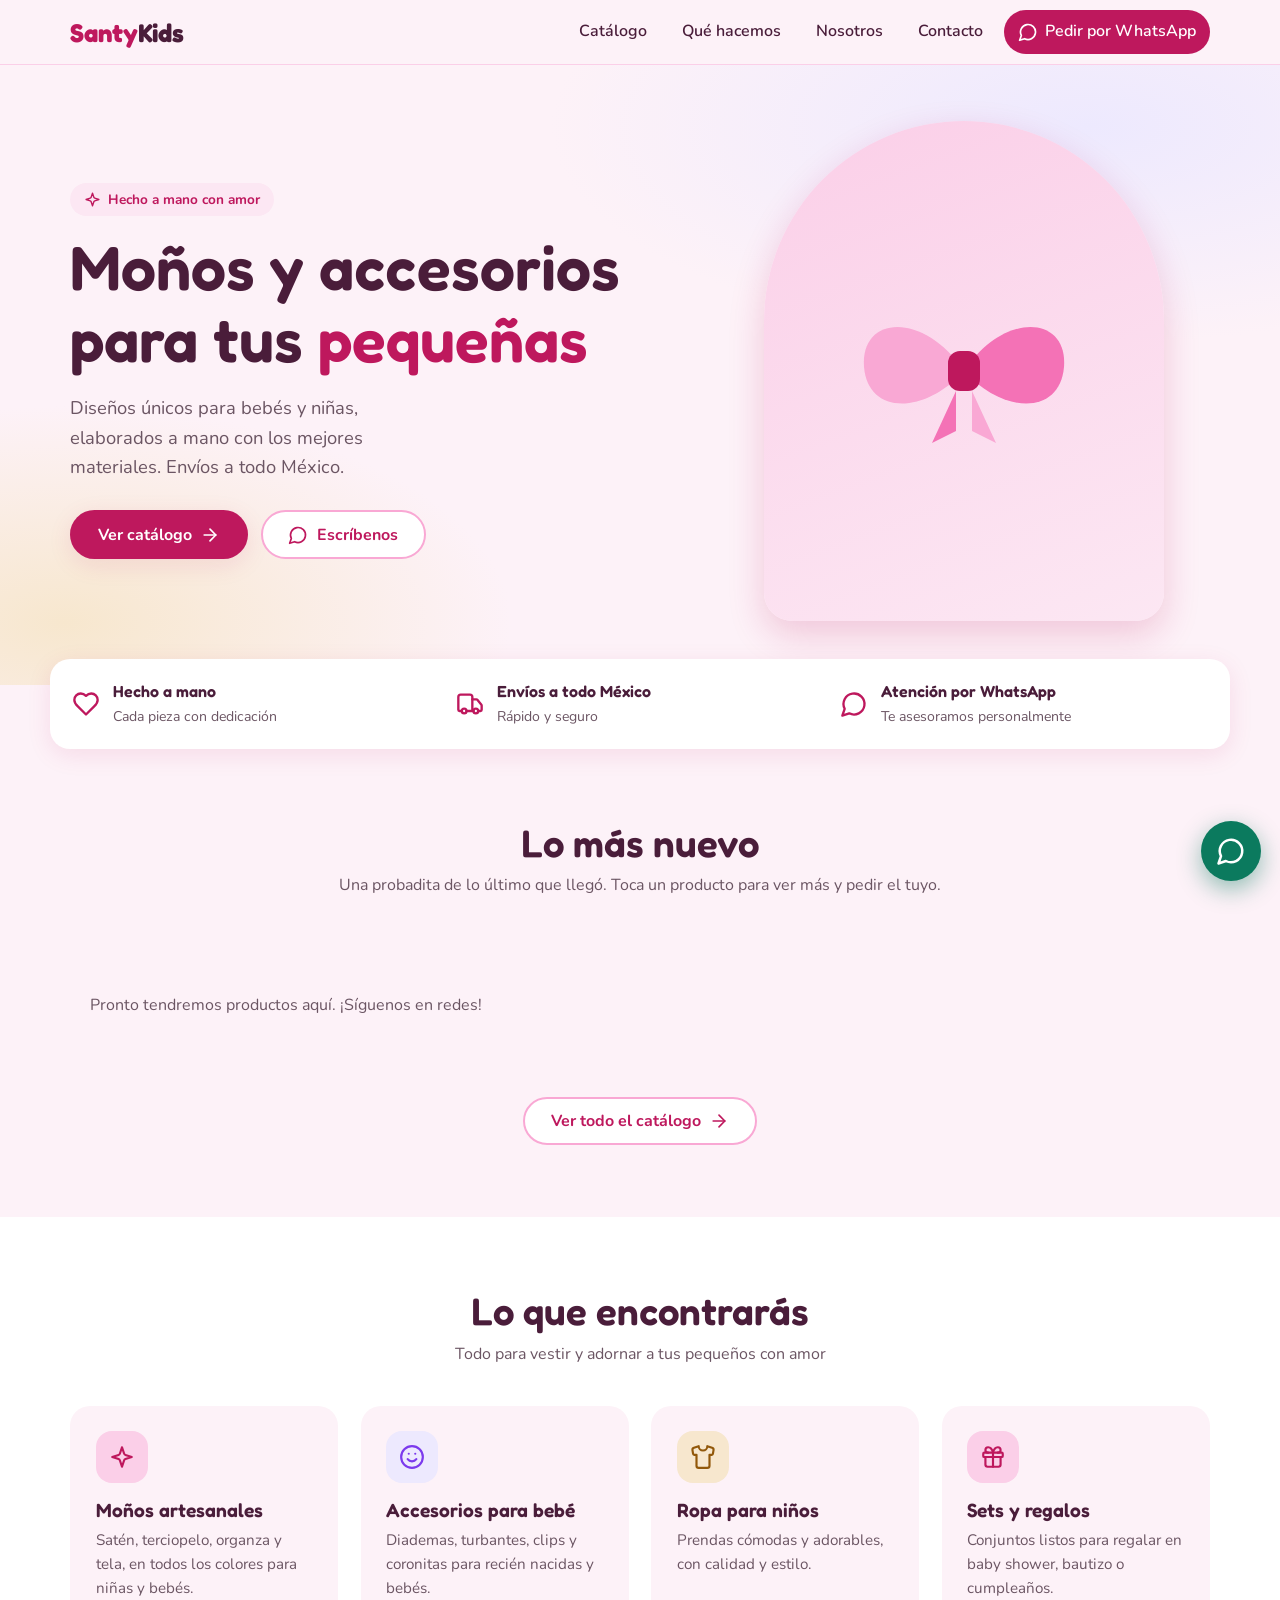
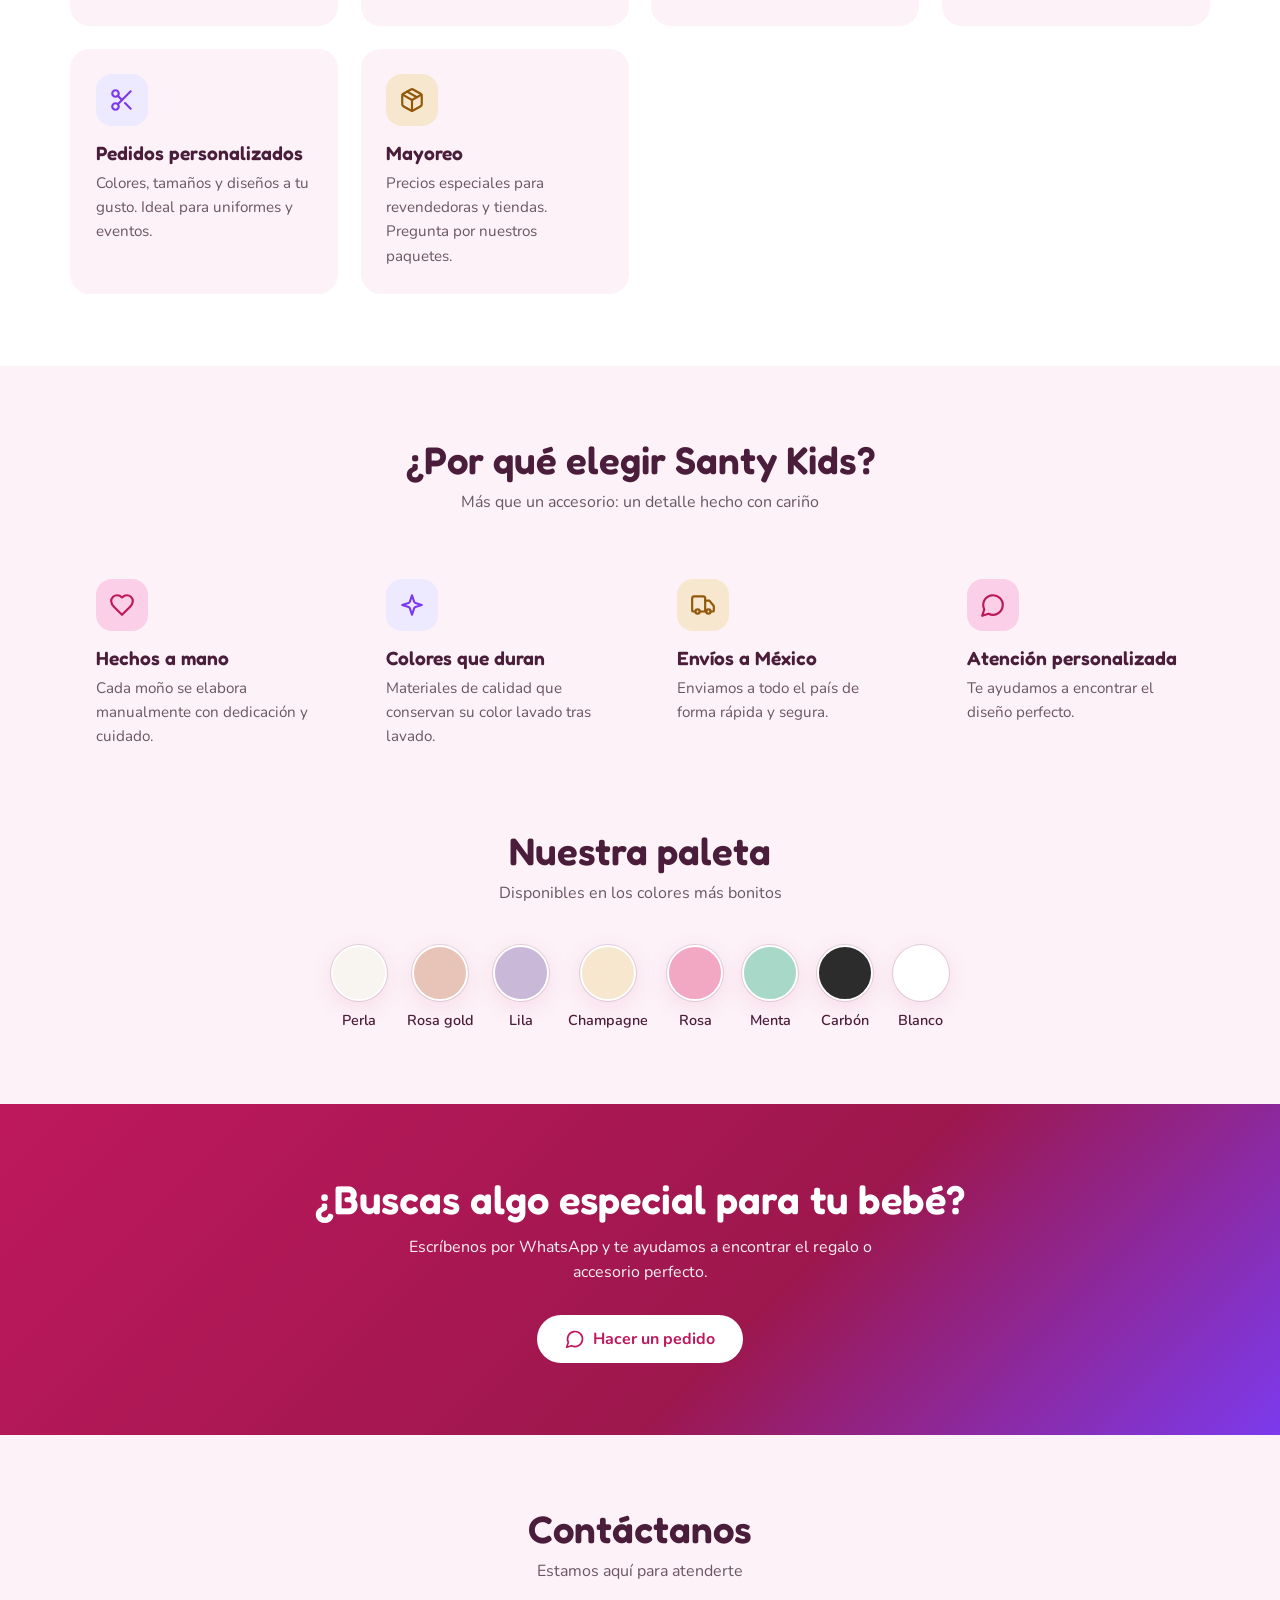
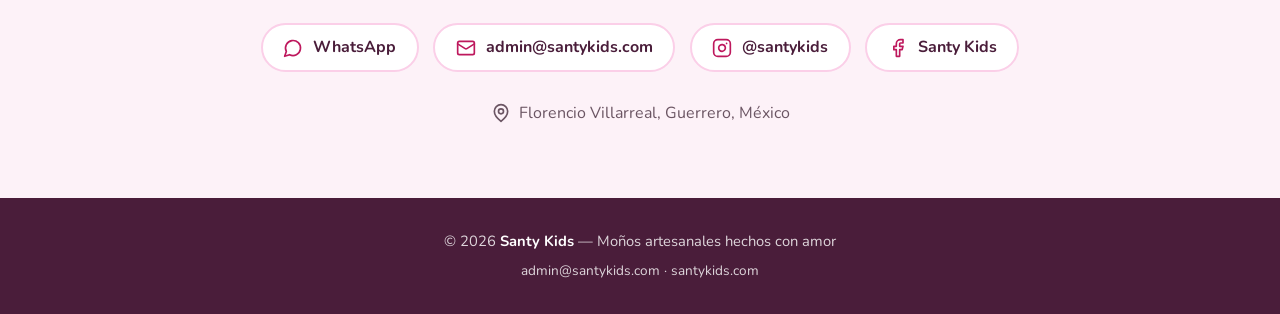
==== commit c49a0b48: "feat: catálogo completo en página propia con destacados en el home - Home ahora muestra un carrusel " ====
--- a/index.html
+++ b/index.html
@@ -12,90 +12,8 @@
   <link rel="preconnect" href="https://fonts.googleapis.com" />
   <link rel="preconnect" href="https://fonts.gstatic.com" crossorigin />
   <link href="https://fonts.googleapis.com/css2?family=Fredoka:wght@500;600;700&family=Nunito:wght@400;500;600;700&display=swap" rel="stylesheet" />
+  <link rel="stylesheet" href="styles.css" />
   <style>
-    /* ── TOKENS ── */
-    :root {
-      --bg:        #FDF2F8;
-      --surface:   #FFFFFF;
-      --rosa-50:   #FCE7F3;
-      --rosa-200:  #FBCFE8;
-      --rosa-300:  #F9A8D4;
-      --rosa-500:  #EC4899;
-      --rosa-700:  #BE185D;   /* texto y botones (contraste 6:1 con blanco) */
-      --lila-100:  #EDE9FE;
-      --lila-600:  #7C3AED;
-      --champagne: #F7E7CE;
-      --texto:     #4A1D3A;
-      --gris:      #6B5563;   /* 5.8:1 sobre blanco */
-      --wa:        #0B7A5E;   /* WhatsApp oscuro: texto blanco legible */
-      --wa-hover:  #096650;
-      --radius:    20px;
-      --shadow:    0 6px 24px rgba(190,24,93,.10);
-      --shadow-hi: 0 14px 36px rgba(190,24,93,.20);
-      --display:   'Fredoka', system-ui, sans-serif;
-      --body:      'Nunito', system-ui, sans-serif;
-    }
-
-    *, *::before, *::after { box-sizing: border-box; margin: 0; padding: 0; }
-    html { scroll-behavior: smooth; scroll-padding-top: 76px; }
-    body {
-      font-family: var(--body); font-size: 1rem; line-height: 1.6;
-      color: var(--texto); background: var(--bg);
-      -webkit-font-smoothing: antialiased;
-    }
-    img { max-width: 100%; display: block; }
-    a { color: inherit; }
-    h1, h2, h3 { font-family: var(--display); line-height: 1.15; font-weight: 600; }
-
-    .ic { width: 1.25em; height: 1.25em; flex: none; stroke: currentColor; fill: none;
-          stroke-width: 2; stroke-linecap: round; stroke-linejoin: round; }
-
-    :focus-visible { outline: 3px solid var(--lila-600); outline-offset: 3px; border-radius: 8px; }
-    .sr-only { position: absolute; width: 1px; height: 1px; overflow: hidden; clip: rect(0 0 0 0); white-space: nowrap; }
-    .skip { position: absolute; left: 1rem; top: -4rem; background: var(--rosa-700); color: #fff;
-            padding: .6rem 1rem; border-radius: 10px; z-index: 300; }
-    .skip:focus { top: 1rem; }
-
-    .wrap { max-width: 1180px; margin: 0 auto; padding: 0 1.25rem; }
-    section { padding: 4.5rem 0; }
-
-    .section-title { text-align: center; margin-bottom: 2.4rem; }
-    .section-title h2 { font-size: clamp(1.7rem, 4vw, 2.4rem); }
-    .section-title p { color: var(--gris); margin-top: .5rem; }
-    .eyebrow { display: inline-flex; align-items: center; gap: .4rem; font-weight: 700; font-size: .85rem;
-               color: var(--rosa-700); background: var(--rosa-50); padding: .35rem .9rem; border-radius: 999px;
-               margin-bottom: 1rem; }
-
-    /* ── BOTONES (mín. 44px de alto) ── */
-    .btn { display: inline-flex; align-items: center; justify-content: center; gap: .55rem;
-           min-height: 48px; padding: .7rem 1.6rem; border-radius: 999px; border: 2px solid transparent;
-           font: 700 1rem var(--body); text-decoration: none; cursor: pointer;
-           transition: transform .2s, box-shadow .2s, background-color .2s, color .2s; }
-    .btn:hover { transform: translateY(-2px); }
-    .btn:active { transform: translateY(0); }
-    .btn-primary { background: var(--rosa-700); color: #fff; box-shadow: var(--shadow); }
-    .btn-primary:hover { box-shadow: var(--shadow-hi); }
-    .btn-ghost { background: var(--surface); color: var(--rosa-700); border-color: var(--rosa-300); }
-    .btn-ghost:hover { border-color: var(--rosa-700); }
-    .btn-wa { background: var(--wa); color: #fff; }
-    .btn-wa:hover { background: var(--wa-hover); }
-
-    /* ── NAV ── */
-    .nav { position: sticky; top: 0; z-index: 100; background: rgba(253,242,248,.92);
-           backdrop-filter: blur(10px); border-bottom: 1px solid var(--rosa-200); }
-    .nav-in { display: flex; align-items: center; justify-content: space-between; min-height: 64px; }
-    .logo { font: 700 1.6rem var(--display); color: var(--rosa-700); text-decoration: none; }
-    .logo span { color: var(--texto); }
-    .nav ul { list-style: none; display: flex; gap: .4rem; align-items: center; }
-    .nav ul a { display: inline-flex; align-items: center; min-height: 44px; padding: 0 .9rem;
-                text-decoration: none; font-weight: 600; border-radius: 999px; transition: background-color .2s; }
-    .nav ul a:hover { background: var(--rosa-50); }
-    .nav ul a.nav-cta { background: var(--rosa-700); color: #fff; }
-    .nav ul a.nav-cta:hover { background: #9D174D; }
-    .menu-btn { display: none; width: 44px; height: 44px; border: 0; background: transparent;
-                color: var(--texto); border-radius: 12px; cursor: pointer; align-items: center; justify-content: center; }
-    .menu-btn .ic { width: 26px; height: 26px; }
-
     /* ── HERO ── */
     .hero { padding: 3.5rem 0 4rem; background:
               radial-gradient(60% 50% at 85% 10%, var(--lila-100) 0, transparent 70%),
@@ -126,47 +44,11 @@
     .trust-item strong { display: block; font-family: var(--display); font-weight: 600; }
     .trust-item span { font-size: .88rem; color: var(--gris); }
 
-    /* ── CATÁLOGO ── */
-    .filtros { display: flex; flex-wrap: wrap; gap: .6rem; align-items: center; justify-content: center; margin-bottom: 1.6rem; }
-    .search { position: relative; flex: 1 1 260px; max-width: 380px; }
-    .search .ic { position: absolute; left: 1rem; top: 50%; transform: translateY(-50%); color: var(--gris); pointer-events: none; }
-    .search input { width: 100%; min-height: 48px; padding: .6rem 1rem .6rem 2.8rem; border: 2px solid var(--rosa-200);
-                    border-radius: 999px; font: inherit; background: var(--surface); color: var(--texto); }
-    .search input:focus { border-color: var(--rosa-700); outline: none; box-shadow: 0 0 0 3px rgba(190,24,93,.18); }
-    #chips { display: flex; flex-wrap: wrap; gap: .5rem; }
-    .chip { min-height: 44px; padding: 0 1.1rem; border: 2px solid var(--rosa-200); background: var(--surface);
-            color: var(--texto); border-radius: 999px; font: 700 .92rem var(--body); cursor: pointer;
-            text-transform: capitalize; transition: background-color .2s, border-color .2s, color .2s; }
-    .chip:hover { border-color: var(--rosa-700); }
-    .chip.on { background: var(--rosa-700); border-color: var(--rosa-700); color: #fff; }
-    .count { text-align: center; color: var(--gris); font-size: .9rem; margin-bottom: 1.2rem; min-height: 1.4em; }
-
-    .catalogo-grid { display: grid; grid-template-columns: repeat(auto-fill, minmax(250px, 1fr)); gap: 1.6rem; }
-    .cat-card { position: relative; display: flex; flex-direction: column; background: var(--surface);
-                border-radius: var(--radius); overflow: hidden; box-shadow: var(--shadow); cursor: pointer;
-                transition: transform .25s, box-shadow .25s; animation: rise .45s both; animation-delay: calc(var(--i, 0) * 60ms); }
-    .cat-card:hover { transform: translateY(-6px); box-shadow: var(--shadow-hi); }
-    .cat-card.agotado .cat-img img { filter: grayscale(.7); opacity: .7; }
-    .cat-img { aspect-ratio: 4/5; background: var(--rosa-50); overflow: hidden; }
-    .cat-img img { width: 100%; height: 100%; object-fit: cover; transition: transform .5s; }
-    .cat-card:hover .cat-img img { transform: scale(1.05); }
-    .badge { position: absolute; top: 12px; left: 12px; z-index: 2; font: 700 .75rem var(--body); letter-spacing: .04em;
-             text-transform: uppercase; padding: .3rem .8rem; border-radius: 999px; }
-    .badge-nuevo { background: var(--lila-600); color: #fff; }
-    .badge-agotado { background: var(--texto); color: #fff; }
-    .cat-info { padding: 1rem 1.2rem 1.3rem; display: flex; flex-direction: column; gap: .35rem; flex: 1; }
-    .cat-nombre { font: 600 1.15rem var(--display); }
-    .cat-precio { color: var(--rosa-700); font-weight: 800; font-size: 1.1rem; }
-    .cat-desc { color: var(--gris); font-size: .92rem; display: -webkit-box; -webkit-line-clamp: 2;
-                -webkit-box-orient: vertical; overflow: hidden; flex: 1; }
-    .cat-more { margin-top: .6rem; color: var(--rosa-700); font-weight: 700; display: inline-flex; align-items: center; gap: .4rem; }
-    .skeleton { pointer-events: none; }
-    .skeleton .cat-img, .skeleton .sk-line { background: linear-gradient(90deg, var(--rosa-50), #fff 50%, var(--rosa-50));
-                                             background-size: 200% 100%; animation: shimmer 1.4s infinite; }
-    .sk-line { height: 14px; border-radius: 8px; }
-    .catalogo-msg { grid-column: 1/-1; text-align: center; padding: 3rem 1rem; color: var(--gris); }
-    @keyframes shimmer { to { background-position: -200% 0; } }
-    @keyframes rise { from { opacity: 0; transform: translateY(16px) scale(.97); } }
+    /* ── DESTACADOS (carrusel horizontal en el home; la grilla completa vive en catalogo.html) ── */
+    .destacados-track { display: flex; gap: 1.2rem; overflow-x: auto; padding: .5rem .25rem 1.4rem;
+                         scroll-snap-type: x proximity; scrollbar-width: thin; }
+    .destacados-track .cat-card { flex: 0 0 220px; scroll-snap-align: start; }
+    .destacados-cta { text-align: center; margin-top: .5rem; }
 
     /* ── QUÉ HACEMOS / NOSOTROS ── */
     .alt { background: var(--surface); }
@@ -201,67 +83,14 @@
     .contact-link .ic { color: var(--rosa-700); }
     .address { display: flex; align-items: center; justify-content: center; gap: .5rem; margin-top: 1.8rem; color: var(--gris); }
 
-    footer { background: var(--texto); color: rgba(255,255,255,.82); text-align: center; padding: 2rem 1.25rem; font-size: .92rem; }
-    footer strong { color: #fff; }
-
-    .wa-float { position: fixed; right: 1.2rem; bottom: 1.2rem; z-index: 150; width: 60px; height: 60px; border-radius: 50%;
-                background: var(--wa); color: #fff; display: grid; place-items: center; box-shadow: 0 8px 24px rgba(11,122,94,.45);
-                transition: transform .2s; }
-    .wa-float:hover { transform: scale(1.08); }
-    .wa-float .ic { width: 30px; height: 30px; }
-
-    /* ── MODAL ── */
-    .modal-overlay { display: none; position: fixed; inset: 0; z-index: 400; background: rgba(74,29,58,.6);
-                     backdrop-filter: blur(3px); align-items: center; justify-content: center; padding: 1rem; }
-    .modal-overlay.open { display: flex; }
-    .modal-box { position: relative; background: var(--surface); border-radius: 28px; width: 100%; max-width: 900px;
-                 max-height: 92vh; overflow: auto; display: grid; grid-template-columns: 1.05fr 1fr;
-                 box-shadow: 0 30px 80px rgba(0,0,0,.35); animation: rise .3s both; }
-    .modal-media { background: var(--rosa-50); }
-    .modal-img { width: 100%; aspect-ratio: 4/5; object-fit: cover; }
-    .thumbs { display: flex; gap: .5rem; padding: .7rem; flex-wrap: wrap; }
-    .thumbs button { width: 56px; height: 56px; padding: 0; border: 3px solid transparent; border-radius: 12px;
-                     overflow: hidden; cursor: pointer; background: none; }
-    .thumbs button.on { border-color: var(--rosa-700); }
-    .thumbs img { width: 100%; height: 100%; object-fit: cover; }
-    .modal-body { padding: 2rem 1.8rem; display: flex; flex-direction: column; gap: .6rem; }
-    .modal-body h2 { font-size: 1.6rem; }
-    .modal-precio { color: var(--rosa-700); font: 700 1.4rem var(--display); }
-    .modal-cap { color: var(--texto); white-space: pre-line; flex: 1; }
-    .modal-cat { color: var(--gris); font-size: .88rem; text-transform: capitalize; }
-    .modal-close { position: absolute; top: 12px; right: 12px; z-index: 3; width: 44px; height: 44px; border-radius: 50%;
-                   border: 0; background: rgba(255,255,255,.95); color: var(--texto); cursor: pointer; display: grid; place-items: center;
-                   box-shadow: var(--shadow); }
-    .modal-close:hover { background: var(--rosa-50); }
-    .soldout { display: inline-flex; align-items: center; min-height: 48px; padding: 0 1.4rem; border-radius: 999px;
-               background: var(--bg); color: var(--gris); font-weight: 700; border: 2px dashed var(--rosa-300); }
-
-    /* ── RESPONSIVE ── */
+    /* ── RESPONSIVE (propio del home) ── */
     @media (max-width: 860px) {
-      section { padding: 3.2rem 0; }
-      .menu-btn { display: inline-flex; }
-      .nav ul { display: none; position: absolute; top: 64px; left: 0; right: 0; flex-direction: column; align-items: stretch;
-                gap: .2rem; background: var(--bg); padding: .8rem 1.25rem 1.2rem; border-bottom: 1px solid var(--rosa-200); }
-      .nav ul.open { display: flex; }
       .hero-in { grid-template-columns: 1fr; text-align: center; gap: 2rem; }
       .hero p.lead { margin-inline: auto; }
       .hero-cta { justify-content: center; }
       .hero-art { order: -1; width: min(70%, 300px); }
       .hero-tag { left: 50%; transform: translateX(-50%); }
       .trust-in { grid-template-columns: 1fr; }
-      .modal-box { grid-template-columns: 1fr; }
-      .modal-img { aspect-ratio: 1/1; }
-    }
-    @media (max-width: 480px) {
-      .catalogo-grid { grid-template-columns: repeat(2, 1fr); gap: .9rem; }
-      .cat-info { padding: .8rem .8rem 1rem; }
-      .cat-nombre { font-size: 1rem; }
-      .cat-desc { display: none; }
-      .btn { width: 100%; }
-    }
-    @media (prefers-reduced-motion: reduce) {
-      html { scroll-behavior: auto; }
-      *, *::before, *::after { animation-duration: .01ms !important; animation-delay: 0s !important; transition-duration: .01ms !important; }
     }
   </style>
 </head>
@@ -288,7 +117,7 @@
   <symbol id="i-arrow" viewBox="0 0 24 24"><path d="M5 12h14"/><path d="m12 5 7 7-7 7"/></symbol>
 </svg>
 
-<a class="skip" href="#catalogo">Saltar al catálogo</a>
+<a class="skip" href="catalogo.html">Saltar al catálogo</a>
 
 <!-- NAV -->
 <header class="nav">
@@ -299,7 +128,7 @@
     </button>
     <nav aria-label="Principal">
       <ul id="menu">
-        <li><a href="#catalogo">Catálogo</a></li>
+        <li><a href="catalogo.html">Catálogo</a></li>
         <li><a href="#hacemos">Qué hacemos</a></li>
         <li><a href="#nosotros">Nosotros</a></li>
         <li><a href="#contacto">Contacto</a></li>
@@ -319,7 +148,7 @@
       <h1>Moños y accesorios para tus <em>pequeñas</em></h1>
       <p class="lead">Diseños únicos para bebés y niñas, elaborados a mano con los mejores materiales. Envíos a todo México.</p>
       <div class="hero-cta">
-        <a href="#catalogo" class="btn btn-primary">Ver catálogo <svg class="ic"><use href="#i-arrow"/></svg></a>
+        <a href="catalogo.html" class="btn btn-primary">Ver catálogo <svg class="ic"><use href="#i-arrow"/></svg></a>
         <a href="https://wa.me/5217447501386?text=Hola!%20Vi%20su%20p%C3%A1gina%20y%20me%20interesan%20sus%20mo%C3%B1os%20%F0%9F%8E%80" class="btn btn-ghost" target="_blank" rel="noopener">
           <svg class="ic"><use href="#i-chat"/></svg>Escríbenos</a>
       </div>
@@ -347,28 +176,20 @@
   </div>
 </div>
 
-<!-- CATÁLOGO -->
+<!-- DESTACADOS -->
 <section id="catalogo">
   <div class="wrap">
     <div class="section-title">
-      <h2>Nuestro catálogo</h2>
-      <p>Lo más reciente de Santy Kids. Toca un producto para ver más y pedir el tuyo.</p>
-    </div>
-    <div class="filtros">
-      <div class="search">
-        <svg class="ic" aria-hidden="true"><use href="#i-search"/></svg>
-        <label class="sr-only" for="buscar">Buscar en el catálogo</label>
-        <input id="buscar" type="search" placeholder="Buscar moños, diademas..." autocomplete="off" />
-      </div>
-      <div id="chips" role="group" aria-label="Filtrar por categoría"></div>
-    </div>
-    <p class="count" id="count" aria-live="polite"></p>
-    <div class="catalogo-grid" id="catalogoGrid" aria-busy="true">
+      <h2>Lo más nuevo</h2>
+      <p>Una probadita de lo último que llegó. Toca un producto para ver más y pedir el tuyo.</p>
+    </div>
+    <div class="destacados-track" id="destacadosTrack" aria-busy="true">
       <div class="cat-card skeleton"><div class="cat-img"></div><div class="cat-info"><div class="sk-line" style="width:70%"></div><div class="sk-line" style="width:40%"></div></div></div>
       <div class="cat-card skeleton"><div class="cat-img"></div><div class="cat-info"><div class="sk-line" style="width:70%"></div><div class="sk-line" style="width:40%"></div></div></div>
       <div class="cat-card skeleton"><div class="cat-img"></div><div class="cat-info"><div class="sk-line" style="width:70%"></div><div class="sk-line" style="width:40%"></div></div></div>
       <div class="cat-card skeleton"><div class="cat-img"></div><div class="cat-info"><div class="sk-line" style="width:70%"></div><div class="sk-line" style="width:40%"></div></div></div>
     </div>
+    <p class="destacados-cta"><a href="catalogo.html" class="btn btn-ghost">Ver todo el catálogo <svg class="ic"><use href="#i-arrow"/></svg></a></p>
   </div>
 </section>
 
@@ -476,147 +297,9 @@
   </div>
 </div>
 
+<script src="catalogo.js"></script>
 <script>
-(function () {
-  const SUPABASE_URL = 'https://piaxnqcafqkilwjxwwdm.supabase.co';
-  const SUPABASE_KEY = 'sb_publishable_DN68M-5ySj8UhPymSQ4U7A_iIjv65bR'; // llave pública: solo lee productos publicados (RLS)
-  const WA = 'https://wa.me/5217447501386';
-  const NUEVO_DIAS = 14;
-
-  const $ = id => document.getElementById(id);
-  const grid = $('catalogoGrid'), overlay = $('modalOverlay'), modalImg = $('modalImg');
-  const modalNom = $('modalNombre'), modalBadge = $('modalBadge'), modalCap = $('modalCaption');
-  const modalBtn = $('modalBtn'), modalPrecio = $('modalPrecio'), modalCat = $('modalCat'), thumbs = $('modalThumbs');
-  const buscar = $('buscar'), chips = $('chips'), count = $('count'), closeBtn = $('modalClose');
-
-  let products = [], categoria = null, lastFocus = null;
-
-  const esc = s => String(s ?? '').replace(/[&<>"']/g, c => ({ '&': '&amp;', '<': '&lt;', '>': '&gt;', '"': '&quot;', "'": '&#39;' }[c]));
-  const norm = s => String(s ?? '').normalize('NFD').replace(/[̀-ͯ]/g, '').toLowerCase();
-  const precio = p => (p.precio === null || p.precio === undefined) ? '' : `$${Number(p.precio)} MXN`;
-  const esNuevo = p => (Date.now() - new Date(p.created_at).getTime()) < NUEVO_DIAS * 864e5;
-  const waLink = nombre => `${WA}?text=${encodeURIComponent(`Hola! Vi su página y me interesa: ${nombre} 🎀`)}`;
-  const ic = id => `<svg class="ic" aria-hidden="true"><use href="#${id}"/></svg>`;
-
-  // ── Menú móvil ──
-  const menuBtn = $('menuBtn'), menu = $('menu');
-  menuBtn.addEventListener('click', () => {
-    const open = menu.classList.toggle('open');
-    menuBtn.setAttribute('aria-expanded', open);
-    menuBtn.setAttribute('aria-label', open ? 'Cerrar menú' : 'Abrir menú');
-  });
-  menu.addEventListener('click', e => { if (e.target.closest('a')) { menu.classList.remove('open'); menuBtn.setAttribute('aria-expanded', 'false'); } });
-
-  // ── Modal ──
-  function openModal(p) {
-    const agotado = p.stock === 0;
-    const show = i => {
-      modalImg.src = p.imagenes[i];
-      thumbs.querySelectorAll('button').forEach((t, k) => t.classList.toggle('on', k === i));
-    };
-    lastFocus = document.activeElement;
-    modalImg.alt = p.nombre;
-    modalNom.textContent = p.nombre;
-    modalPrecio.textContent = precio(p);
-    modalCat.textContent = p.categoria || '';
-    modalBadge.innerHTML = agotado ? '<span class="badge badge-agotado" style="position:static;display:inline-block">Agotado</span>' : '';
-    modalCap.textContent = [p.descripcion, p.hashtags].filter(Boolean).join('\n\n');
-    modalBtn.innerHTML = agotado
-      ? '<span class="soldout">Sin stock por ahora</span>'
-      : `<a class="btn btn-wa" href="${waLink(p.nombre)}" target="_blank" rel="noopener">${ic('i-chat')}Pedir por WhatsApp</a>`;
-    thumbs.innerHTML = p.imagenes.length > 1
-      ? p.imagenes.map((u, k) => `<button type="button" aria-label="Ver foto ${k + 1}"><img src="${esc(u)}" alt="" /></button>`).join('') : '';
-    thumbs.querySelectorAll('button').forEach((t, k) => t.addEventListener('click', () => show(k)));
-    show(0);
-    overlay.classList.add('open');
-    document.body.style.overflow = 'hidden';
-    closeBtn.focus();
-  }
-  function closeModal() {
-    overlay.classList.remove('open');
-    document.body.style.overflow = '';
-    if (lastFocus) lastFocus.focus();
-  }
-  closeBtn.addEventListener('click', closeModal);
-  overlay.addEventListener('click', e => { if (e.target === overlay) closeModal(); });
-  document.addEventListener('keydown', e => {
-    if (!overlay.classList.contains('open')) return;
-    if (e.key === 'Escape') return closeModal();
-    if (e.key === 'Tab') { // mantiene el foco dentro del modal
-      const f = [...overlay.querySelectorAll('button, a[href]')].filter(x => x.offsetParent !== null);
-      if (!f.length) return;
-      const first = f[0], last = f[f.length - 1];
-      if (e.shiftKey && document.activeElement === first) { e.preventDefault(); last.focus(); }
-      else if (!e.shiftKey && document.activeElement === last) { e.preventDefault(); first.focus(); }
-    }
-  });
-
-  // ── Filtros y tarjetas ──
-  function renderChips() {
-    const cats = [...new Set(products.map(p => p.categoria).filter(Boolean))].sort();
-    if (!cats.length) { chips.innerHTML = ''; return; }
-    chips.innerHTML = ['', ...cats].map(c =>
-      `<button type="button" class="chip${(c || null) === categoria ? ' on' : ''}" data-c="${esc(c)}" aria-pressed="${(c || null) === categoria}">${c ? esc(c) : 'Todos'}</button>`).join('');
-    chips.querySelectorAll('.chip').forEach(b => b.addEventListener('click', () => {
-      categoria = b.dataset.c || null;
-      renderChips(); render();
-    }));
-  }
-
-  function render() {
-    grid.setAttribute('aria-busy', 'false');
-    const q = norm(buscar.value.trim());
-    const shown = products.filter(p =>
-      (!categoria || p.categoria === categoria) &&
-      (!q || norm(`${p.nombre} ${p.descripcion}`).includes(q)));
-    count.textContent = products.length ? `${shown.length} ${shown.length === 1 ? 'producto' : 'productos'}` : '';
-    if (!shown.length) {
-      grid.innerHTML = '<div class="catalogo-msg">' + (products.length
-        ? 'No encontramos productos con ese filtro. Prueba con otra palabra.'
-        : 'Pronto tendremos productos aquí. ¡Síguenos en redes!') + '</div>';
-      return;
-    }
-    grid.innerHTML = shown.map((p, i) => {
-      const agotado = p.stock === 0;
-      const badge = agotado ? '<span class="badge badge-agotado">Agotado</span>' : esNuevo(p) ? '<span class="badge badge-nuevo">Nuevo</span>' : '';
-      return `
-        <article class="cat-card${agotado ? ' agotado' : ''}" data-idx="${i}" tabindex="0" role="button" aria-label="Ver ${esc(p.nombre)}" style="--i:${Math.min(i, 10)}">
-          ${badge}
-          <div class="cat-img"><img src="${esc(p.imagenes[0])}" alt="${esc(p.nombre)}" loading="lazy" /></div>
-          <div class="cat-info">
-            <h3 class="cat-nombre">${esc(p.nombre)}</h3>
-            ${precio(p) ? `<div class="cat-precio">${esc(precio(p))}</div>` : ''}
-            <p class="cat-desc">${esc(p.descripcion)}</p>
-            <span class="cat-more">${agotado ? 'Ver detalle' : 'Ver y pedir'} ${ic('i-arrow')}</span>
-          </div>
-        </article>`;
-    }).join('');
-    grid.querySelectorAll('.cat-card').forEach(card => {
-      const open = () => openModal(shown[Number(card.dataset.idx)]);
-      card.addEventListener('click', open);
-      card.addEventListener('keydown', e => { if (e.key === 'Enter' || e.key === ' ') { e.preventDefault(); open(); } });
-    });
-  }
-  buscar.addEventListener('input', render);
-
-  // Producto más reciente disponible como imagen principal
-  function renderHero() {
-    const p = products.find(x => x.stock > 0);
-    if (!p) return;
-    $('heroFrame').innerHTML = `<img src="${esc(p.imagenes[0])}" alt="${esc(p.nombre)}" />`;
-    $('heroTagText').textContent = p.nombre;
-    $('heroTag').classList.add('on');
-  }
-
-  fetch(`${SUPABASE_URL}/rest/v1/products?select=*&estado=eq.publicado&order=created_at.desc`,
-        { headers: { apikey: SUPABASE_KEY } })
-    .then(r => r.ok ? r.json() : [])
-    .catch(() => [])
-    .then(data => {
-      products = data.filter(p => p.imagenes && p.imagenes.length);
-      renderChips(); render(); renderHero();
-    });
-})();
+  initSantyCatalog({ gridId: 'destacadosTrack', limit: 6, heroUpdate: true });
 </script>
 
 </body>
--- a/styles.css
+++ b/styles.css
@@ -0,0 +1,181 @@
+/* ── TOKENS ── */
+:root {
+  --bg:        #FDF2F8;
+  --surface:   #FFFFFF;
+  --rosa-50:   #FCE7F3;
+  --rosa-200:  #FBCFE8;
+  --rosa-300:  #F9A8D4;
+  --rosa-500:  #EC4899;
+  --rosa-700:  #BE185D;   /* texto y botones (contraste 6:1 con blanco) */
+  --lila-100:  #EDE9FE;
+  --lila-600:  #7C3AED;
+  --champagne: #F7E7CE;
+  --texto:     #4A1D3A;
+  --gris:      #6B5563;   /* 5.8:1 sobre blanco */
+  --wa:        #0B7A5E;   /* WhatsApp oscuro: texto blanco legible */
+  --wa-hover:  #096650;
+  --radius:    20px;
+  --shadow:    0 6px 24px rgba(190,24,93,.10);
+  --shadow-hi: 0 14px 36px rgba(190,24,93,.20);
+  --display:   'Fredoka', system-ui, sans-serif;
+  --body:      'Nunito', system-ui, sans-serif;
+}
+
+*, *::before, *::after { box-sizing: border-box; margin: 0; padding: 0; }
+html { scroll-behavior: smooth; scroll-padding-top: 76px; }
+body {
+  font-family: var(--body); font-size: 1rem; line-height: 1.6;
+  color: var(--texto); background: var(--bg);
+  -webkit-font-smoothing: antialiased;
+}
+img { max-width: 100%; display: block; }
+a { color: inherit; }
+h1, h2, h3 { font-family: var(--display); line-height: 1.15; font-weight: 600; }
+
+.ic { width: 1.25em; height: 1.25em; flex: none; stroke: currentColor; fill: none;
+      stroke-width: 2; stroke-linecap: round; stroke-linejoin: round; }
+
+:focus-visible { outline: 3px solid var(--lila-600); outline-offset: 3px; border-radius: 8px; }
+.sr-only { position: absolute; width: 1px; height: 1px; overflow: hidden; clip: rect(0 0 0 0); white-space: nowrap; }
+.skip { position: absolute; left: 1rem; top: -4rem; background: var(--rosa-700); color: #fff;
+        padding: .6rem 1rem; border-radius: 10px; z-index: 300; }
+.skip:focus { top: 1rem; }
+
+.wrap { max-width: 1180px; margin: 0 auto; padding: 0 1.25rem; }
+section { padding: 4.5rem 0; }
+
+.section-title { text-align: center; margin-bottom: 2.4rem; }
+.section-title h2 { font-size: clamp(1.7rem, 4vw, 2.4rem); }
+.section-title p { color: var(--gris); margin-top: .5rem; }
+.eyebrow { display: inline-flex; align-items: center; gap: .4rem; font-weight: 700; font-size: .85rem;
+           color: var(--rosa-700); background: var(--rosa-50); padding: .35rem .9rem; border-radius: 999px;
+           margin-bottom: 1rem; }
+
+/* ── BOTONES (mín. 44px de alto) ── */
+.btn { display: inline-flex; align-items: center; justify-content: center; gap: .55rem;
+       min-height: 48px; padding: .7rem 1.6rem; border-radius: 999px; border: 2px solid transparent;
+       font: 700 1rem var(--body); text-decoration: none; cursor: pointer;
+       transition: transform .2s, box-shadow .2s, background-color .2s, color .2s; }
+.btn:hover { transform: translateY(-2px); }
+.btn:active { transform: translateY(0); }
+.btn-primary { background: var(--rosa-700); color: #fff; box-shadow: var(--shadow); }
+.btn-primary:hover { box-shadow: var(--shadow-hi); }
+.btn-ghost { background: var(--surface); color: var(--rosa-700); border-color: var(--rosa-300); }
+.btn-ghost:hover { border-color: var(--rosa-700); }
+.btn-wa { background: var(--wa); color: #fff; }
+.btn-wa:hover { background: var(--wa-hover); }
+
+/* ── NAV ── */
+.nav { position: sticky; top: 0; z-index: 100; background: rgba(253,242,248,.92);
+       backdrop-filter: blur(10px); border-bottom: 1px solid var(--rosa-200); }
+.nav-in { display: flex; align-items: center; justify-content: space-between; min-height: 64px; }
+.logo { font: 700 1.6rem var(--display); color: var(--rosa-700); text-decoration: none; }
+.logo span { color: var(--texto); }
+.nav ul { list-style: none; display: flex; gap: .4rem; align-items: center; }
+.nav ul a { display: inline-flex; align-items: center; min-height: 44px; padding: 0 .9rem;
+            text-decoration: none; font-weight: 600; border-radius: 999px; transition: background-color .2s; }
+.nav ul a:hover { background: var(--rosa-50); }
+.nav ul a.nav-cta { background: var(--rosa-700); color: #fff; }
+.nav ul a.nav-cta:hover { background: #9D174D; }
+.menu-btn { display: none; width: 44px; height: 44px; border: 0; background: transparent;
+            color: var(--texto); border-radius: 12px; cursor: pointer; align-items: center; justify-content: center; }
+.menu-btn .ic { width: 26px; height: 26px; }
+
+/* ── CATÁLOGO (tarjetas, usado en destacados del home y en catalogo.html) ── */
+.filtros { display: flex; flex-wrap: wrap; gap: .6rem; align-items: center; justify-content: center; margin-bottom: 1.6rem; }
+.search { position: relative; flex: 1 1 260px; max-width: 380px; }
+.search .ic { position: absolute; left: 1rem; top: 50%; transform: translateY(-50%); color: var(--gris); pointer-events: none; }
+.search input { width: 100%; min-height: 48px; padding: .6rem 1rem .6rem 2.8rem; border: 2px solid var(--rosa-200);
+                border-radius: 999px; font: inherit; background: var(--surface); color: var(--texto); }
+.search input:focus { border-color: var(--rosa-700); outline: none; box-shadow: 0 0 0 3px rgba(190,24,93,.18); }
+#chips { display: flex; flex-wrap: wrap; gap: .5rem; }
+.chip { min-height: 44px; padding: 0 1.1rem; border: 2px solid var(--rosa-200); background: var(--surface);
+        color: var(--texto); border-radius: 999px; font: 700 .92rem var(--body); cursor: pointer;
+        text-transform: capitalize; transition: background-color .2s, border-color .2s, color .2s; }
+.chip:hover { border-color: var(--rosa-700); }
+.chip.on { background: var(--rosa-700); border-color: var(--rosa-700); color: #fff; }
+.count { text-align: center; color: var(--gris); font-size: .9rem; margin-bottom: 1.2rem; min-height: 1.4em; }
+
+.catalogo-grid { display: grid; grid-template-columns: repeat(auto-fill, minmax(190px, 1fr)); gap: 1.2rem; }
+.cat-card { position: relative; display: flex; flex-direction: column; background: var(--surface);
+            border-radius: var(--radius); overflow: hidden; box-shadow: var(--shadow); cursor: pointer;
+            transition: transform .25s, box-shadow .25s; animation: rise .45s both; animation-delay: calc(var(--i, 0) * 60ms); }
+.cat-card:hover { transform: translateY(-6px); box-shadow: var(--shadow-hi); }
+.cat-card.agotado .cat-img img { filter: grayscale(.7); opacity: .7; }
+.cat-img { aspect-ratio: 4/5; background: var(--rosa-50); overflow: hidden; }
+.cat-img img { width: 100%; height: 100%; object-fit: cover; transition: transform .5s; }
+.cat-card:hover .cat-img img { transform: scale(1.05); }
+.badge { position: absolute; top: 12px; left: 12px; z-index: 2; font: 700 .75rem var(--body); letter-spacing: .04em;
+         text-transform: uppercase; padding: .3rem .8rem; border-radius: 999px; }
+.badge-nuevo { background: var(--lila-600); color: #fff; }
+.badge-agotado { background: var(--texto); color: #fff; }
+.cat-info { padding: 1rem 1.2rem 1.3rem; display: flex; flex-direction: column; gap: .35rem; flex: 1; }
+.cat-nombre { font: 600 1.15rem var(--display); }
+.cat-precio { color: var(--rosa-700); font-weight: 800; font-size: 1.1rem; }
+.cat-desc { color: var(--gris); font-size: .92rem; display: -webkit-box; -webkit-line-clamp: 2;
+            -webkit-box-orient: vertical; overflow: hidden; flex: 1; }
+.cat-more { margin-top: .6rem; color: var(--rosa-700); font-weight: 700; display: inline-flex; align-items: center; gap: .4rem; }
+.skeleton { pointer-events: none; }
+.skeleton .cat-img, .skeleton .sk-line { background: linear-gradient(90deg, var(--rosa-50), #fff 50%, var(--rosa-50));
+                                         background-size: 200% 100%; animation: shimmer 1.4s infinite; }
+.sk-line { height: 14px; border-radius: 8px; }
+.catalogo-msg { grid-column: 1/-1; text-align: center; padding: 3rem 1rem; color: var(--gris); }
+@keyframes shimmer { to { background-position: -200% 0; } }
+@keyframes rise { from { opacity: 0; transform: translateY(16px) scale(.97); } }
+
+footer { background: var(--texto); color: rgba(255,255,255,.82); text-align: center; padding: 2rem 1.25rem; font-size: .92rem; }
+footer strong { color: #fff; }
+
+.wa-float { position: fixed; right: 1.2rem; bottom: 1.2rem; z-index: 150; width: 60px; height: 60px; border-radius: 50%;
+            background: var(--wa); color: #fff; display: grid; place-items: center; box-shadow: 0 8px 24px rgba(11,122,94,.45);
+            transition: transform .2s; }
+.wa-float:hover { transform: scale(1.08); }
+.wa-float .ic { width: 30px; height: 30px; }
+
+/* ── MODAL ── */
+.modal-overlay { display: none; position: fixed; inset: 0; z-index: 400; background: rgba(74,29,58,.6);
+                 backdrop-filter: blur(3px); align-items: center; justify-content: center; padding: 1rem; }
+.modal-overlay.open { display: flex; }
+.modal-box { position: relative; background: var(--surface); border-radius: 28px; width: 100%; max-width: 900px;
+             max-height: 92vh; overflow: auto; display: grid; grid-template-columns: 1.05fr 1fr;
+             box-shadow: 0 30px 80px rgba(0,0,0,.35); animation: rise .3s both; }
+.modal-media { background: var(--rosa-50); }
+.modal-img { width: 100%; aspect-ratio: 4/5; object-fit: cover; }
+.thumbs { display: flex; gap: .5rem; padding: .7rem; flex-wrap: wrap; }
+.thumbs button { width: 56px; height: 56px; padding: 0; border: 3px solid transparent; border-radius: 12px;
+                 overflow: hidden; cursor: pointer; background: none; }
+.thumbs button.on { border-color: var(--rosa-700); }
+.thumbs img { width: 100%; height: 100%; object-fit: cover; }
+.modal-body { padding: 2rem 1.8rem; display: flex; flex-direction: column; gap: .6rem; }
+.modal-body h2 { font-size: 1.6rem; }
+.modal-precio { color: var(--rosa-700); font: 700 1.4rem var(--display); }
+.modal-cap { color: var(--texto); white-space: pre-line; flex: 1; }
+.modal-cat { color: var(--gris); font-size: .88rem; text-transform: capitalize; }
+.modal-close { position: absolute; top: 12px; right: 12px; z-index: 3; width: 44px; height: 44px; border-radius: 50%;
+               border: 0; background: rgba(255,255,255,.95); color: var(--texto); cursor: pointer; display: grid; place-items: center;
+               box-shadow: var(--shadow); }
+.modal-close:hover { background: var(--rosa-50); }
+.soldout { display: inline-flex; align-items: center; min-height: 48px; padding: 0 1.4rem; border-radius: 999px;
+           background: var(--bg); color: var(--gris); font-weight: 700; border: 2px dashed var(--rosa-300); }
+
+/* ── RESPONSIVE (compartido) ── */
+@media (max-width: 860px) {
+  section { padding: 3.2rem 0; }
+  .menu-btn { display: inline-flex; }
+  .nav ul { display: none; position: absolute; top: 64px; left: 0; right: 0; flex-direction: column; align-items: stretch;
+            gap: .2rem; background: var(--bg); padding: .8rem 1.25rem 1.2rem; border-bottom: 1px solid var(--rosa-200); }
+  .nav ul.open { display: flex; }
+  .modal-box { grid-template-columns: 1fr; }
+  .modal-img { aspect-ratio: 1/1; }
+}
+@media (max-width: 480px) {
+  .catalogo-grid { grid-template-columns: repeat(2, 1fr); gap: .9rem; }
+  .cat-info { padding: .8rem .8rem 1rem; }
+  .cat-nombre { font-size: 1rem; }
+  .cat-desc { display: none; }
+  .btn { width: 100%; }
+}
+@media (prefers-reduced-motion: reduce) {
+  html { scroll-behavior: auto; }
+  *, *::before, *::after { animation-duration: .01ms !important; animation-delay: 0s !important; transition-duration: .01ms !important; }
+}
